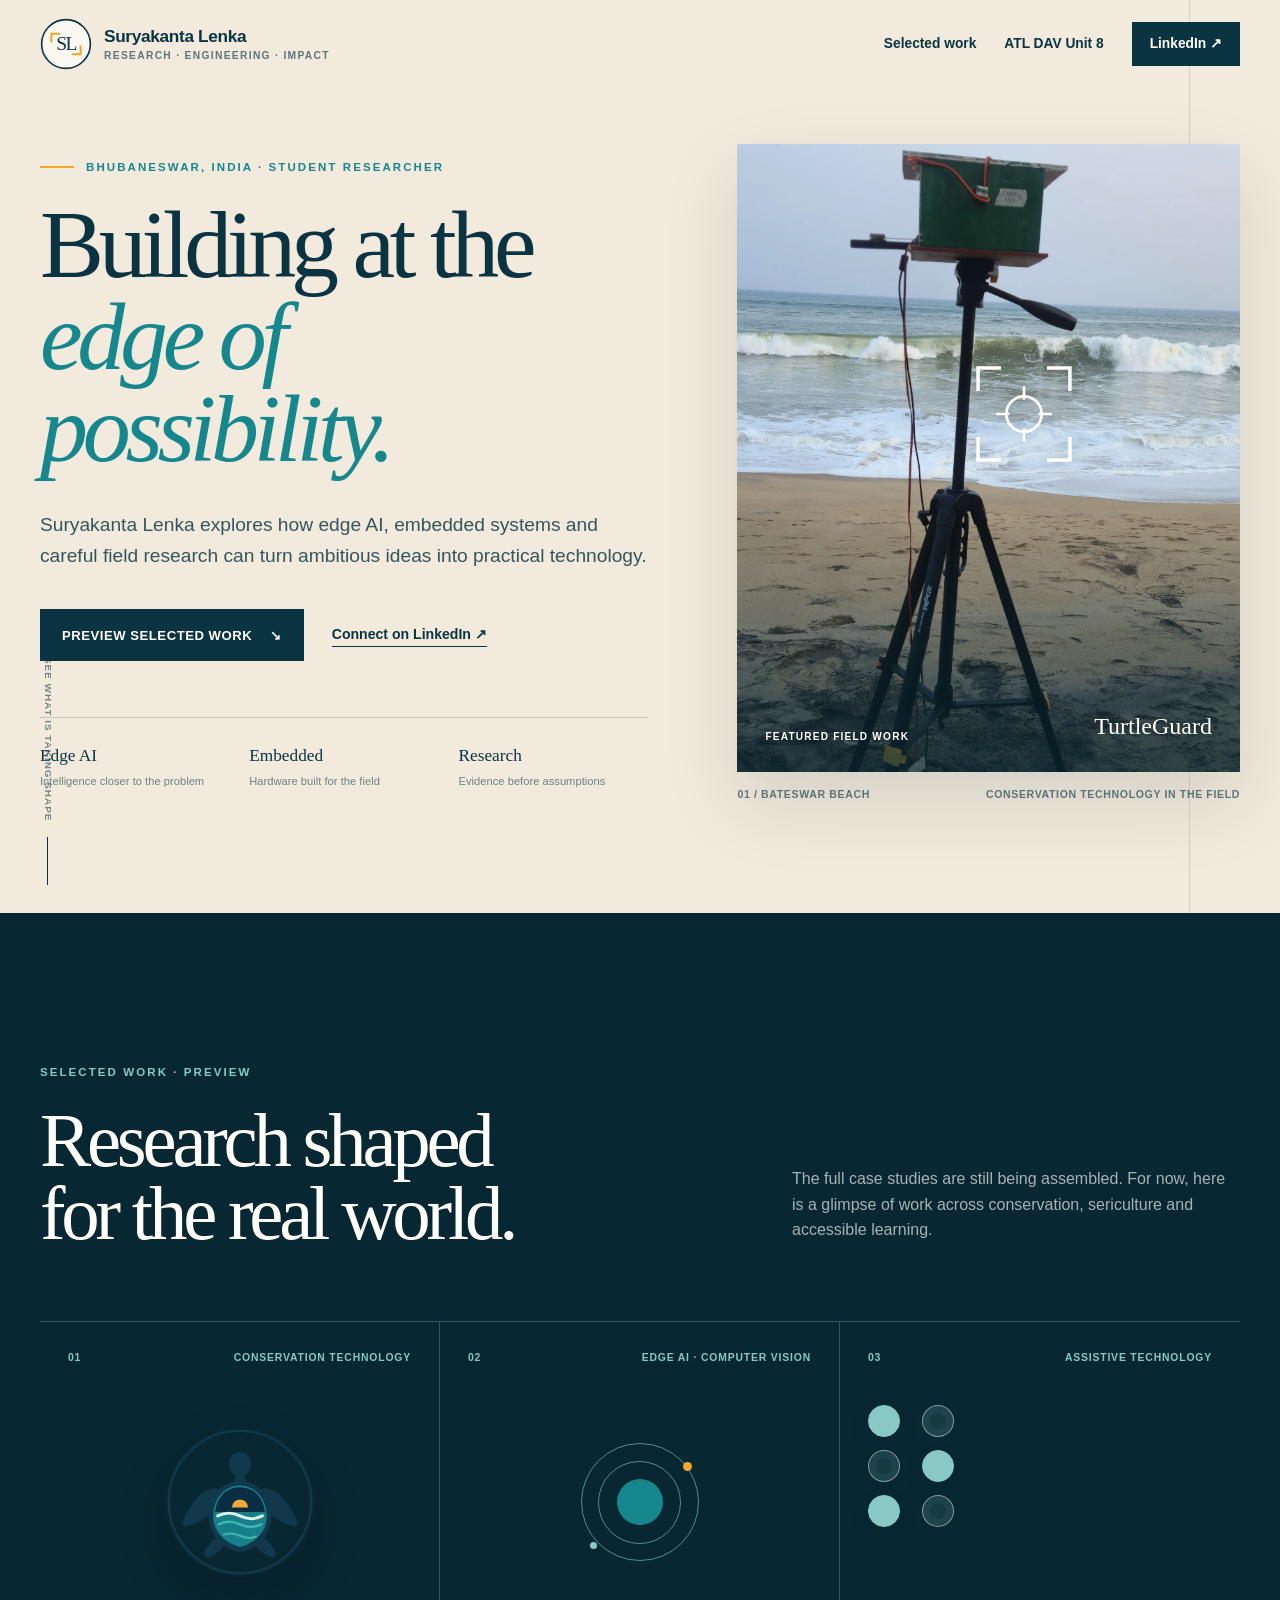
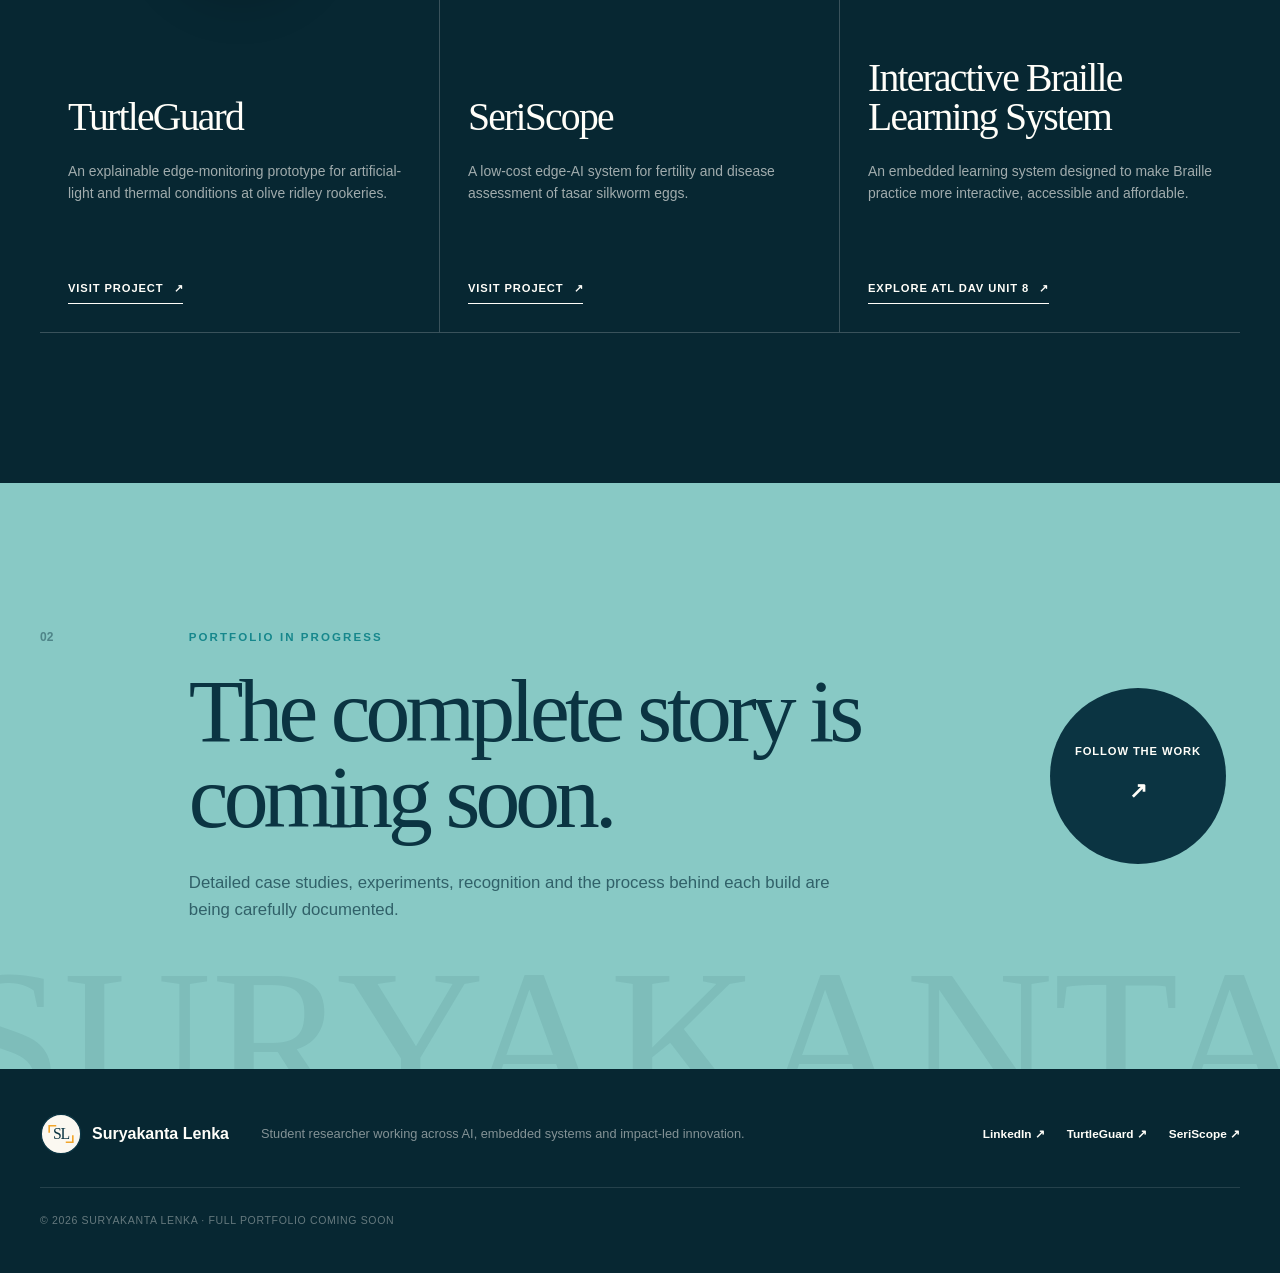
==== index.html @ 9964b789 "Create Suryakanta Lenka portfolio teaser" ====
<!doctype html>
<html lang="en">
  <head>
    <meta charset="utf-8" />
    <meta name="viewport" content="width=device-width, initial-scale=1" />
    <meta name="theme-color" content="#0b3442" />
    <meta name="color-scheme" content="light" />

    <title>Suryakanta Lenka | Portfolio Coming Soon</title>
    <meta
      name="description"
      content="The portfolio of student researcher and innovator Suryakanta Lenka is coming soon. Preview work spanning conservation technology, edge AI, embedded systems and accessibility."
    />
    <meta name="author" content="Suryakanta Lenka" />
    <meta name="robots" content="index, follow, max-image-preview:large" />

    <meta property="og:type" content="profile" />
    <meta property="og:title" content="Suryakanta Lenka | Portfolio Coming Soon" />
    <meta
      property="og:description"
      content="Student researcher building field-ready technology across conservation, edge AI and accessibility."
    />
    <meta property="og:image" content="assets/portfolio-preview.jpg" />
    <meta property="og:image:width" content="1200" />
    <meta property="og:image:height" content="630" />
    <meta property="og:image:alt" content="TurtleGuard field prototype facing the seaward horizon" />
    <meta name="twitter:card" content="summary_large_image" />

    <link rel="icon" href="assets/sl-mark.svg" type="image/svg+xml" />
    <link rel="manifest" href="site.webmanifest" />
    <link rel="stylesheet" href="styles.css" />

    <script type="application/ld+json">
      {
        "@context": "https://schema.org",
        "@type": "Person",
        "name": "Suryakanta Lenka",
        "jobTitle": "Student Researcher",
        "affiliation": {
          "@type": "EducationalOrganization",
          "name": "DAV Public School Unit VIII, Bhubaneswar"
        },
        "sameAs": [
          "https://in.linkedin.com/in/suyakantalenka",
          "https://turtleguard.in/",
          "https://seriscope.com/"
        ]
      }
    </script>
  </head>

  <body>
    <a class="skip-link" href="#main">Skip to content</a>

    <header class="site-header" data-header>
      <div class="shell header-inner">
        <a class="brand" href="#top" aria-label="Suryakanta Lenka home">
          <img src="assets/sl-mark.svg" alt="" width="52" height="52" />
          <span class="brand-copy">
            <strong>Suryakanta Lenka</strong>
            <small>Research · Engineering · Impact</small>
          </span>
        </a>

        <nav class="site-nav" aria-label="Primary navigation">
          <a href="#work">Selected work</a>
          <a href="https://atldavunit8.org/" target="_blank" rel="noopener">ATL DAV Unit 8</a>
          <a class="nav-contact" href="https://in.linkedin.com/in/suyakantalenka" target="_blank" rel="me noopener">
            LinkedIn <span aria-hidden="true">↗</span>
          </a>
        </nav>
      </div>
    </header>

    <main id="main">
      <section class="hero" id="top" aria-labelledby="hero-title">
        <div class="shell hero-grid">
          <div class="hero-copy reveal">
            <p class="eyebrow"><span></span> Bhubaneswar, India · Student researcher</p>
            <h1 id="hero-title">Building at the <em>edge of possibility.</em></h1>
            <p class="hero-lead">
              Suryakanta Lenka explores how edge AI, embedded systems and careful field research can turn ambitious ideas into practical technology.
            </p>

            <div class="hero-actions">
              <a class="button button-primary" href="#work">
                Preview selected work
                <span aria-hidden="true">↘</span>
              </a>
              <a class="text-link" href="https://in.linkedin.com/in/suyakantalenka" target="_blank" rel="me noopener">
                Connect on LinkedIn <span aria-hidden="true">↗</span>
              </a>
            </div>

            <div class="hero-proof" aria-label="Areas of work">
              <div><strong>Edge AI</strong><span>Intelligence closer to the problem</span></div>
              <div><strong>Embedded</strong><span>Hardware built for the field</span></div>
              <div><strong>Research</strong><span>Evidence before assumptions</span></div>
            </div>
          </div>

          <figure class="hero-visual reveal">
            <div class="hero-image-wrap">
              <img
                src="assets/prototype-seaward-horizon.webp"
                alt="A TurtleGuard field prototype on a tripod facing the sea at Bateswar Beach"
                width="1200"
                height="900"
                fetchpriority="high"
              />
              <div class="camera-focus-marker" aria-hidden="true">
                <svg viewBox="0 0 120 120" focusable="false">
                  <path class="focus-frame" d="M8 32V8h24M88 8h24v24M112 88v24H88M32 112H8V88" />
                  <circle class="focus-ring" cx="60" cy="60" r="20" />
                  <path class="focus-ticks" d="M60 30v12M60 78v12M30 60h12M78 60h12" />
                </svg>
              </div>
              <div class="image-label">
                <span>Featured field work</span>
                <strong>TurtleGuard</strong>
              </div>
            </div>
            <figcaption>
              <span>01 / Bateswar Beach</span>
              <span>Conservation technology in the field</span>
            </figcaption>
          </figure>
        </div>

        <a class="scroll-cue" href="#work" aria-label="Scroll to selected work">
          <span>See what is taking shape</span>
          <i aria-hidden="true"></i>
        </a>
      </section>

      <section class="work-section" id="work" aria-labelledby="work-title">
        <div class="shell">
          <div class="section-heading reveal">
            <div>
              <p class="kicker light">Selected work · Preview</p>
              <h2 id="work-title">Research shaped<br />for the real world.</h2>
            </div>
            <p>
              The full case studies are still being assembled. For now, here is a glimpse of work across conservation, sericulture and accessible learning.
            </p>
          </div>

          <div class="project-grid">
            <article class="project-card project-turtle reveal">
              <div class="project-topline">
                <span>01</span>
                <span class="project-status">Conservation technology</span>
              </div>
              <div class="project-graphic">
                <img src="assets/turtleguard-logo.svg" alt="" width="150" height="150" />
              </div>
              <div class="project-copy">
                <h3>TurtleGuard</h3>
                <p>An explainable edge-monitoring prototype for artificial-light and thermal conditions at olive ridley rookeries.</p>
                <a href="https://turtleguard.in/" target="_blank" rel="noopener">Visit project <span aria-hidden="true">↗</span></a>
              </div>
            </article>

            <article class="project-card project-seriscope reveal">
              <div class="project-topline">
                <span>02</span>
                <span class="project-status">Edge AI · Computer vision</span>
              </div>
              <div class="project-graphic seriscope-mark" aria-hidden="true">
                <span></span><span></span><span></span><span></span><span></span>
              </div>
              <div class="project-copy">
                <h3>SeriScope</h3>
                <p>A low-cost edge-AI system for fertility and disease assessment of tasar silkworm eggs.</p>
                <a href="https://seriscope.com/" target="_blank" rel="noopener">Visit project <span aria-hidden="true">↗</span></a>
              </div>
            </article>

            <article class="project-card project-braille reveal">
              <div class="project-topline">
                <span>03</span>
                <span class="project-status">Assistive technology</span>
              </div>
              <div class="project-graphic braille-mark" aria-hidden="true">
                <i></i><i></i><i></i><i></i><i></i><i></i>
              </div>
              <div class="project-copy">
                <h3>Interactive Braille<br />Learning System</h3>
                <p>An embedded learning system designed to make Braille practice more interactive, accessible and affordable.</p>
                <a href="https://atldavunit8.org/" target="_blank" rel="noopener">Explore ATL DAV Unit 8 <span aria-hidden="true">↗</span></a>
              </div>
            </article>
          </div>
        </div>
      </section>

      <section class="coming-soon" aria-labelledby="soon-title">
        <div class="shell soon-grid">
          <div class="soon-index reveal" aria-hidden="true">02</div>
          <div class="soon-copy reveal">
            <p class="kicker">Portfolio in progress</p>
            <h2 id="soon-title">The complete story is coming soon.</h2>
            <p>
              Detailed case studies, experiments, recognition and the process behind each build are being carefully documented.
            </p>
          </div>
          <a class="round-link reveal" href="https://in.linkedin.com/in/suyakantalenka" target="_blank" rel="me noopener">
            <span>Follow the work</span>
            <strong aria-hidden="true">↗</strong>
          </a>
        </div>
      </section>
    </main>

    <footer class="site-footer">
      <div class="shell footer-grid">
        <a class="footer-brand" href="#top">
          <img src="assets/sl-mark.svg" alt="" width="42" height="42" />
          <span>Suryakanta Lenka</span>
        </a>
        <p>Student researcher working across AI, embedded systems and impact-led innovation.</p>
        <div class="footer-links">
          <a href="https://in.linkedin.com/in/suyakantalenka" target="_blank" rel="me noopener">LinkedIn ↗</a>
          <a href="https://turtleguard.in/" target="_blank" rel="noopener">TurtleGuard ↗</a>
          <a href="https://seriscope.com/" target="_blank" rel="noopener">SeriScope ↗</a>
        </div>
        <small>© <span data-year></span> Suryakanta Lenka · Full portfolio coming soon</small>
      </div>
    </footer>

    <script src="script.js"></script>
  </body>
</html>
---- styles.css ----
:root {
  --ink: #0b3442;
  --ink-deep: #072732;
  --teal: #16878c;
  --teal-soft: #88c9c5;
  --foam: #e3f0ea;
  --sand: #f2eadc;
  --paper: #fbf8f1;
  --sun: #f2a62c;
  --white: #fffef9;
  --line: rgba(11, 52, 66, 0.2);
  --shadow: 0 30px 70px rgba(7, 39, 50, 0.13);
  --shell: min(1240px, calc(100vw - 80px));
  --serif: Georgia, "Times New Roman", serif;
  --sans: "Aptos", "Segoe UI", Helvetica, Arial, sans-serif;
}

*,
*::before,
*::after {
  box-sizing: border-box;
}

html {
  scroll-behavior: smooth;
  scroll-padding-top: 92px;
}

body {
  margin: 0;
  color: var(--ink);
  background: var(--paper);
  font-family: var(--sans);
  font-size: 16px;
  line-height: 1.6;
  -webkit-font-smoothing: antialiased;
}

img {
  display: block;
  max-width: 100%;
}

a {
  color: inherit;
  text-decoration: none;
}

:focus-visible {
  outline: 3px solid var(--sun);
  outline-offset: 4px;
}

::selection {
  color: var(--white);
  background: var(--teal);
}

.shell {
  width: var(--shell);
  margin-inline: auto;
}

.skip-link {
  position: fixed;
  z-index: 1000;
  top: 12px;
  left: 12px;
  padding: 12px 18px;
  color: var(--white);
  background: var(--ink);
  transform: translateY(-150%);
  transition: transform 180ms ease;
}

.skip-link:focus {
  transform: translateY(0);
}

.site-header {
  position: fixed;
  z-index: 100;
  inset: 0 0 auto;
  border-bottom: 1px solid transparent;
  transition: background-color 220ms ease, border-color 220ms ease, box-shadow 220ms ease;
}

.site-header.is-scrolled {
  background: rgba(251, 248, 241, 0.96);
  border-color: var(--line);
  box-shadow: 0 12px 32px rgba(7, 39, 50, 0.06);
  backdrop-filter: blur(14px);
}

.header-inner {
  min-height: 88px;
  display: flex;
  align-items: center;
  justify-content: space-between;
  gap: 28px;
}

.brand {
  display: inline-flex;
  align-items: center;
  gap: 12px;
  flex: 0 0 auto;
}

.brand img {
  width: 52px;
  height: 52px;
}

.brand-copy {
  display: grid;
  line-height: 1.05;
}

.brand-copy strong {
  font-size: 1.08rem;
  letter-spacing: -0.02em;
}

.brand-copy small {
  margin-top: 6px;
  color: rgba(11, 52, 66, 0.64);
  font-size: 0.64rem;
  font-weight: 700;
  letter-spacing: 0.13em;
  text-transform: uppercase;
}

.site-nav {
  display: flex;
  align-items: center;
  gap: 28px;
}

.site-nav a {
  position: relative;
  font-size: 0.86rem;
  font-weight: 700;
}

.site-nav a:not(.nav-contact)::after {
  content: "";
  position: absolute;
  right: 0;
  bottom: -8px;
  left: 0;
  height: 2px;
  background: var(--teal);
  transform: scaleX(0);
  transform-origin: right;
  transition: transform 180ms ease;
}

.site-nav a:hover::after {
  transform: scaleX(1);
  transform-origin: left;
}

.nav-contact {
  padding: 10px 17px;
  color: var(--white);
  background: var(--ink);
  border: 1px solid var(--ink);
  transition: color 180ms ease, background-color 180ms ease;
}

.nav-contact:hover {
  color: var(--ink);
  background: transparent;
}

.hero {
  position: relative;
  min-height: 100svh;
  display: grid;
  align-items: center;
  padding: 144px 0 110px;
  overflow: hidden;
  background: var(--sand);
}

.hero::before {
  content: "";
  position: absolute;
  top: 0;
  right: 7%;
  width: 1px;
  height: 100%;
  background: rgba(11, 52, 66, 0.13);
}

.hero-grid {
  position: relative;
  display: grid;
  grid-template-columns: minmax(0, 1.04fr) minmax(380px, 0.86fr);
  gap: clamp(52px, 7vw, 104px);
  align-items: center;
}

.eyebrow,
.kicker {
  margin: 0 0 22px;
  color: var(--teal);
  font-size: 0.72rem;
  font-weight: 800;
  letter-spacing: 0.18em;
  text-transform: uppercase;
}

.eyebrow {
  display: flex;
  align-items: center;
  gap: 12px;
}

.eyebrow > span {
  width: 34px;
  height: 2px;
  background: var(--sun);
}

.hero h1,
.section-heading h2,
.soon-copy h2 {
  margin: 0;
  font-family: var(--serif);
  font-weight: 400;
  letter-spacing: -0.055em;
  line-height: 0.96;
}

.hero h1 {
  max-width: 720px;
  font-size: clamp(4rem, 7.5vw, 7.7rem);
}

.hero h1 em {
  display: block;
  color: var(--teal);
  font-weight: 400;
}

.hero-lead {
  max-width: 650px;
  margin: 34px 0 0;
  color: rgba(11, 52, 66, 0.82);
  font-size: clamp(1.1rem, 1.5vw, 1.3rem);
  line-height: 1.62;
}

.hero-actions {
  display: flex;
  align-items: center;
  flex-wrap: wrap;
  gap: 28px;
  margin-top: 38px;
}

.button {
  display: inline-flex;
  align-items: center;
  justify-content: center;
  gap: 18px;
  min-height: 52px;
  padding: 13px 21px;
  font-size: 0.82rem;
  font-weight: 800;
  letter-spacing: 0.04em;
  text-transform: uppercase;
  border: 1px solid transparent;
  transition: transform 180ms ease, color 180ms ease, background-color 180ms ease, border-color 180ms ease;
}

.button:hover {
  transform: translateY(-2px);
}

.button-primary {
  color: var(--white);
  background: var(--ink);
}

.button-primary:hover {
  color: var(--ink);
  background: transparent;
  border-color: var(--ink);
}

.text-link {
  font-size: 0.88rem;
  font-weight: 800;
  border-bottom: 1px solid currentColor;
}

.hero-proof {
  display: grid;
  grid-template-columns: repeat(3, 1fr);
  gap: 20px;
  margin-top: 56px;
  padding-top: 24px;
  border-top: 1px solid var(--line);
}

.hero-proof div {
  display: grid;
}

.hero-proof strong {
  font-family: var(--serif);
  font-size: 1.08rem;
  font-weight: 400;
}

.hero-proof span {
  margin-top: 3px;
  color: rgba(11, 52, 66, 0.57);
  font-size: 0.7rem;
  line-height: 1.45;
}

.hero-visual {
  margin: 0;
}

.hero-image-wrap {
  position: relative;
  aspect-ratio: 4 / 5;
  overflow: hidden;
  background: var(--ink);
  box-shadow: var(--shadow);
}

.hero-image-wrap::after {
  content: "";
  position: absolute;
  inset: 0;
  background: linear-gradient(180deg, transparent 52%, rgba(7, 39, 50, 0.72));
  pointer-events: none;
}

.hero-image-wrap > img {
  width: 100%;
  height: 100%;
  object-fit: cover;
}

.camera-focus-marker {
  position: absolute;
  z-index: 2;
  top: 43%;
  left: 57%;
  width: 106px;
  height: 106px;
  transform: translate(-50%, -50%);
  filter: drop-shadow(0 2px 8px rgba(7, 39, 50, 0.28));
}

.camera-focus-marker svg {
  width: 100%;
  height: 100%;
  overflow: visible;
  fill: none;
  stroke: var(--white);
  stroke-linecap: square;
}

.focus-frame { stroke-width: 4; }
.focus-ring { stroke-width: 3; }
.focus-ticks { stroke-width: 3; }

.image-label {
  position: absolute;
  z-index: 3;
  right: 28px;
  bottom: 27px;
  left: 28px;
  display: flex;
  align-items: flex-end;
  justify-content: space-between;
  gap: 16px;
  color: var(--white);
}

.image-label span {
  font-size: 0.63rem;
  font-weight: 800;
  letter-spacing: 0.12em;
  text-transform: uppercase;
}

.image-label strong {
  font-family: var(--serif);
  font-size: 1.5rem;
  font-weight: 400;
}

.hero-visual figcaption {
  display: flex;
  justify-content: space-between;
  gap: 20px;
  margin-top: 14px;
  color: rgba(11, 52, 66, 0.62);
  font-size: 0.66rem;
  font-weight: 700;
  letter-spacing: 0.06em;
  text-transform: uppercase;
}

.scroll-cue {
  position: absolute;
  bottom: 28px;
  left: 40px;
  display: flex;
  align-items: center;
  gap: 16px;
  color: rgba(11, 52, 66, 0.55);
  font-size: 0.62rem;
  font-weight: 800;
  letter-spacing: 0.1em;
  text-transform: uppercase;
  writing-mode: vertical-rl;
}

.scroll-cue i {
  width: 1px;
  height: 48px;
  background: var(--ink);
}

.work-section {
  padding: 150px 0;
  color: var(--white);
  background: var(--ink-deep);
}

.section-heading {
  display: grid;
  grid-template-columns: 1.2fr 0.8fr;
  gap: 80px;
  align-items: end;
  margin-bottom: 70px;
}

.kicker.light {
  color: var(--teal-soft);
}

.section-heading h2 {
  font-size: clamp(3.4rem, 6vw, 6.2rem);
}

.section-heading > p {
  max-width: 520px;
  margin: 0 0 8px;
  color: rgba(255, 254, 249, 0.65);
}

.project-grid {
  display: grid;
  grid-template-columns: repeat(3, 1fr);
  border-top: 1px solid rgba(255, 255, 255, 0.2);
  border-bottom: 1px solid rgba(255, 255, 255, 0.2);
}

.project-card {
  min-height: 610px;
  display: flex;
  flex-direction: column;
  padding: 28px;
  border-right: 1px solid rgba(255, 255, 255, 0.2);
  transition: color 260ms ease, background-color 260ms ease;
}

.project-card:last-child {
  border-right: 0;
}

.project-card:hover {
  color: var(--ink);
  background: var(--foam);
}

.project-card:hover .project-topline,
.project-card:hover .project-copy p {
  color: rgba(11, 52, 66, 0.68);
}

.project-topline {
  display: flex;
  align-items: center;
  justify-content: space-between;
  gap: 14px;
  color: var(--teal-soft);
  font-size: 0.65rem;
  font-weight: 800;
  letter-spacing: 0.08em;
  text-transform: uppercase;
}

.project-status {
  text-align: right;
}

.project-graphic {
  height: 195px;
  display: grid;
  place-items: center;
  margin: 38px 0 24px;
}

.project-graphic img {
  width: 150px;
  height: 150px;
  border-radius: 50%;
  box-shadow: 0 22px 50px rgba(0, 0, 0, 0.18);
}

.seriscope-mark {
  position: relative;
}

.seriscope-mark span {
  position: absolute;
  width: 118px;
  height: 118px;
  border: 1px solid rgba(136, 201, 197, 0.62);
  border-radius: 50%;
}

.seriscope-mark span:nth-child(2) { width: 83px; height: 83px; }
.seriscope-mark span:nth-child(3) { width: 46px; height: 46px; background: var(--teal); border: 0; }
.seriscope-mark span:nth-child(4) { width: 9px; height: 9px; transform: translate(48px, -36px); background: var(--sun); border: 0; }
.seriscope-mark span:nth-child(5) { width: 7px; height: 7px; transform: translate(-46px, 43px); background: var(--teal-soft); border: 0; }

.braille-mark {
  grid-template-columns: repeat(2, 32px);
  grid-template-rows: repeat(3, 32px);
  gap: 13px 22px;
}

.braille-mark i {
  width: 32px;
  height: 32px;
  border: 1px solid rgba(255, 255, 255, 0.48);
  border-radius: 50%;
  background: rgba(136, 201, 197, 0.12);
  box-shadow: inset 0 0 0 7px rgba(136, 201, 197, 0.06);
}

.project-card:hover .braille-mark i {
  border-color: rgba(11, 52, 66, 0.38);
}

.braille-mark i:nth-child(1),
.braille-mark i:nth-child(4),
.braille-mark i:nth-child(5) {
  background: var(--teal-soft);
  border-color: var(--teal-soft);
  box-shadow: 0 8px 18px rgba(7, 39, 50, 0.2);
}

.project-copy {
  margin-top: auto;
}

.project-copy h3 {
  margin: 0;
  font-family: var(--serif);
  font-size: clamp(2.1rem, 3.1vw, 3.15rem);
  font-weight: 400;
  letter-spacing: -0.045em;
  line-height: 1;
}

.project-copy p {
  min-height: 86px;
  margin: 22px 0 28px;
  color: rgba(255, 254, 249, 0.62);
  font-size: 0.87rem;
}

.project-copy a {
  display: inline-flex;
  gap: 10px;
  padding-bottom: 5px;
  font-size: 0.7rem;
  font-weight: 800;
  letter-spacing: 0.08em;
  text-transform: uppercase;
  border-bottom: 1px solid currentColor;
}

.coming-soon {
  position: relative;
  padding: 145px 0;
  overflow: hidden;
  background: var(--teal-soft);
}

.coming-soon::after {
  content: "SURYAKANTA";
  position: absolute;
  right: -30px;
  bottom: -76px;
  color: rgba(11, 52, 66, 0.08);
  font-family: var(--serif);
  font-size: clamp(6rem, 16vw, 14rem);
  line-height: 1;
  white-space: nowrap;
  pointer-events: none;
}

.soon-grid {
  position: relative;
  z-index: 1;
  display: grid;
  grid-template-columns: 72px minmax(0, 1fr) 190px;
  gap: clamp(30px, 6vw, 90px);
  align-items: center;
}

.soon-index {
  align-self: start;
  color: rgba(11, 52, 66, 0.46);
  font-size: 0.75rem;
  font-weight: 800;
}

.soon-copy h2 {
  max-width: 850px;
  font-size: clamp(3.6rem, 7vw, 7.2rem);
}

.soon-copy > p:last-child {
  max-width: 670px;
  margin: 30px 0 0;
  color: rgba(11, 52, 66, 0.7);
  font-size: 1.05rem;
}

.round-link {
  width: 176px;
  height: 176px;
  display: flex;
  flex-direction: column;
  align-items: center;
  justify-content: center;
  gap: 12px;
  color: var(--white);
  background: var(--ink);
  border-radius: 50%;
  transition: transform 220ms ease, background-color 220ms ease;
}

.round-link:hover {
  background: var(--teal);
  transform: rotate(-4deg) scale(1.04);
}

.round-link span {
  font-size: 0.7rem;
  font-weight: 800;
  letter-spacing: 0.08em;
  text-transform: uppercase;
}

.round-link strong {
  font-size: 1.4rem;
}

.site-footer {
  padding: 44px 0;
  color: var(--white);
  background: var(--ink-deep);
}

.footer-grid {
  display: grid;
  grid-template-columns: auto 1fr auto;
  gap: 32px;
  align-items: center;
}

.footer-brand {
  display: inline-flex;
  align-items: center;
  gap: 10px;
  font-weight: 800;
}

.footer-brand img {
  width: 42px;
  height: 42px;
}

.footer-grid > p {
  margin: 0;
  color: rgba(255, 254, 249, 0.5);
  font-size: 0.8rem;
}

.footer-links {
  display: flex;
  gap: 22px;
  font-size: 0.74rem;
  font-weight: 700;
}

.footer-links a:hover {
  color: var(--teal-soft);
}

.footer-grid > small {
  grid-column: 1 / -1;
  padding-top: 24px;
  color: rgba(255, 254, 249, 0.38);
  border-top: 1px solid rgba(255, 255, 255, 0.12);
  font-size: 0.66rem;
  letter-spacing: 0.06em;
  text-transform: uppercase;
}

.js .reveal {
  opacity: 0;
  transform: translateY(24px);
  transition: opacity 700ms ease, transform 700ms ease;
}

.js .reveal.is-visible {
  opacity: 1;
  transform: none;
}

.project-grid .reveal:nth-child(2) { transition-delay: 90ms; }
.project-grid .reveal:nth-child(3) { transition-delay: 180ms; }

@media (max-width: 1080px) {
  :root { --shell: min(100% - 56px, 1040px); }

  .site-nav { gap: 18px; }

  .hero-grid {
    grid-template-columns: minmax(0, 1fr) minmax(330px, 0.72fr);
    gap: 45px;
  }

  .hero h1 { font-size: clamp(4rem, 7.8vw, 6.2rem); }
  .project-card { padding: 24px; }
}

@media (max-width: 860px) {
  :root { --shell: calc(100% - 40px); }

  .header-inner { min-height: 76px; }
  .brand img { width: 46px; height: 46px; }
  .site-nav a:not(.nav-contact) { display: none; }

  .hero { padding: 125px 0 90px; }

  .hero-grid { grid-template-columns: 1fr; }
  .hero-copy { max-width: 750px; }
  .hero h1 { font-size: clamp(4rem, 13vw, 7rem); }

  .hero-visual {
    width: min(600px, 90%);
    margin-left: auto;
  }

  .hero-image-wrap { aspect-ratio: 4 / 4.7; }
  .scroll-cue { display: none; }

  .section-heading {
    grid-template-columns: 1fr;
    gap: 34px;
  }

  .project-grid { grid-template-columns: 1fr; }

  .project-card {
    min-height: 500px;
    border-right: 0;
    border-bottom: 1px solid rgba(255, 255, 255, 0.2);
  }

  .project-card:last-child { border-bottom: 0; }

  .project-graphic { height: 155px; }

  .soon-grid { grid-template-columns: 46px 1fr; }
  .round-link { grid-column: 2; }

  .footer-grid { grid-template-columns: 1fr auto; }
  .footer-grid > p { grid-column: 1 / -1; grid-row: 2; }
}

@media (max-width: 640px) {
  :root { --shell: calc(100% - 32px); }

  html { scroll-padding-top: 76px; }
  .brand-copy small { display: none; }
  .nav-contact { padding: 8px 12px; font-size: 0.72rem !important; }

  .hero {
    min-height: auto;
    padding: 116px 0 76px;
  }

  .hero::before { right: 16px; }
  .hero h1 { font-size: clamp(3.55rem, 17vw, 5.4rem); }
  .hero-lead { font-size: 1rem; }

  .hero-actions {
    align-items: flex-start;
    flex-direction: column;
  }

  .hero-proof { grid-template-columns: 1fr; gap: 14px; }
  .hero-proof div { grid-template-columns: 105px 1fr; gap: 12px; }
  .hero-proof span { margin-top: 0; }

  .hero-visual { width: 100%; }

  .hero-visual figcaption {
    align-items: flex-start;
    flex-direction: column;
    gap: 4px;
  }

  .camera-focus-marker { width: 86px; height: 86px; }
  .image-label { right: 18px; bottom: 18px; left: 18px; }

  .work-section,
  .coming-soon { padding: 96px 0; }

  .section-heading { margin-bottom: 46px; }
  .section-heading h2,
  .soon-copy h2 { font-size: clamp(2.8rem, 14vw, 4.7rem); }

  .project-card {
    min-height: 520px;
    padding: 24px 18px;
  }

  .project-copy h3 { font-size: 2.65rem; }
  .project-copy p { min-height: 0; }

  .soon-grid {
    grid-template-columns: 1fr;
    gap: 24px;
  }

  .round-link {
    grid-column: 1;
    width: 145px;
    height: 145px;
    margin-top: 18px;
  }

  .footer-grid { grid-template-columns: 1fr; }
  .footer-links { flex-wrap: wrap; }
  .footer-grid > p { grid-column: 1; grid-row: auto; }
}

@media (prefers-reduced-motion: reduce) {
  html { scroll-behavior: auto; }

  *,
  *::before,
  *::after {
    animation-duration: 0.01ms !important;
    animation-iteration-count: 1 !important;
    transition-duration: 0.01ms !important;
    scroll-behavior: auto !important;
  }
}
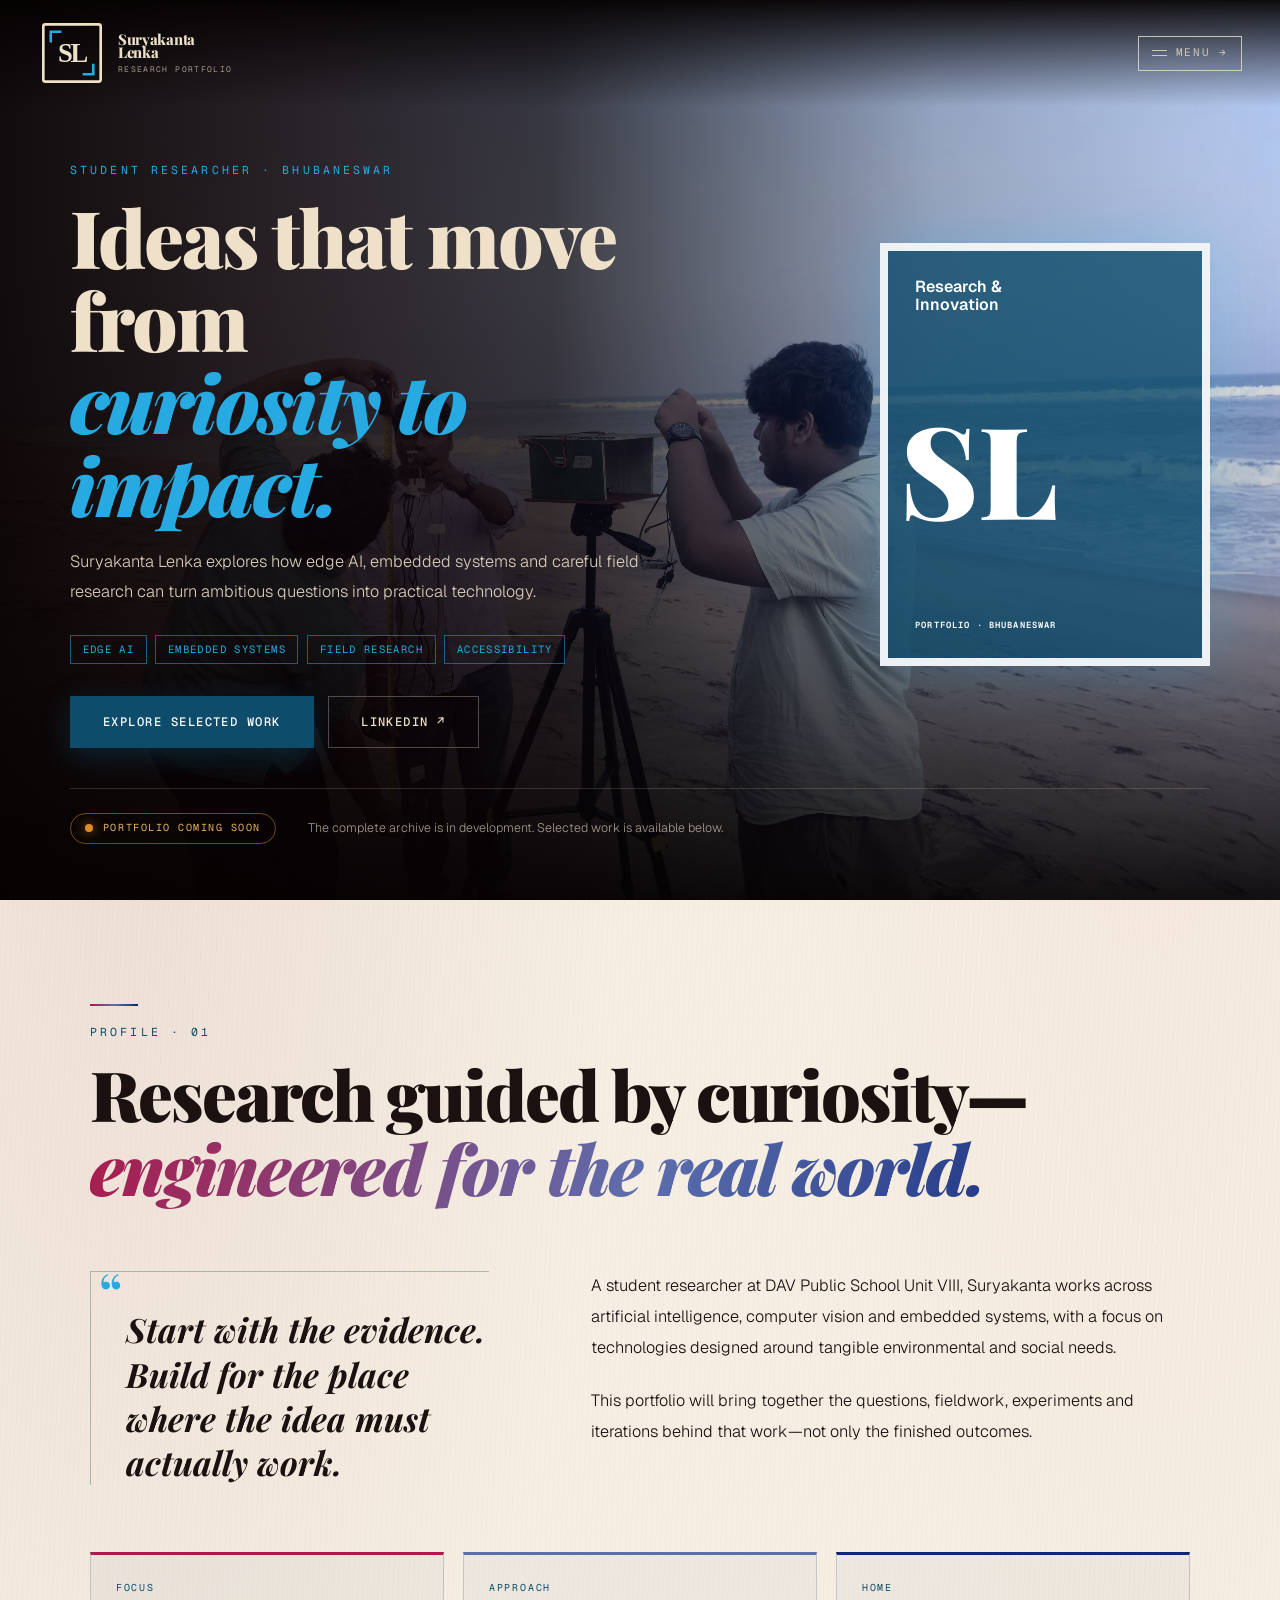
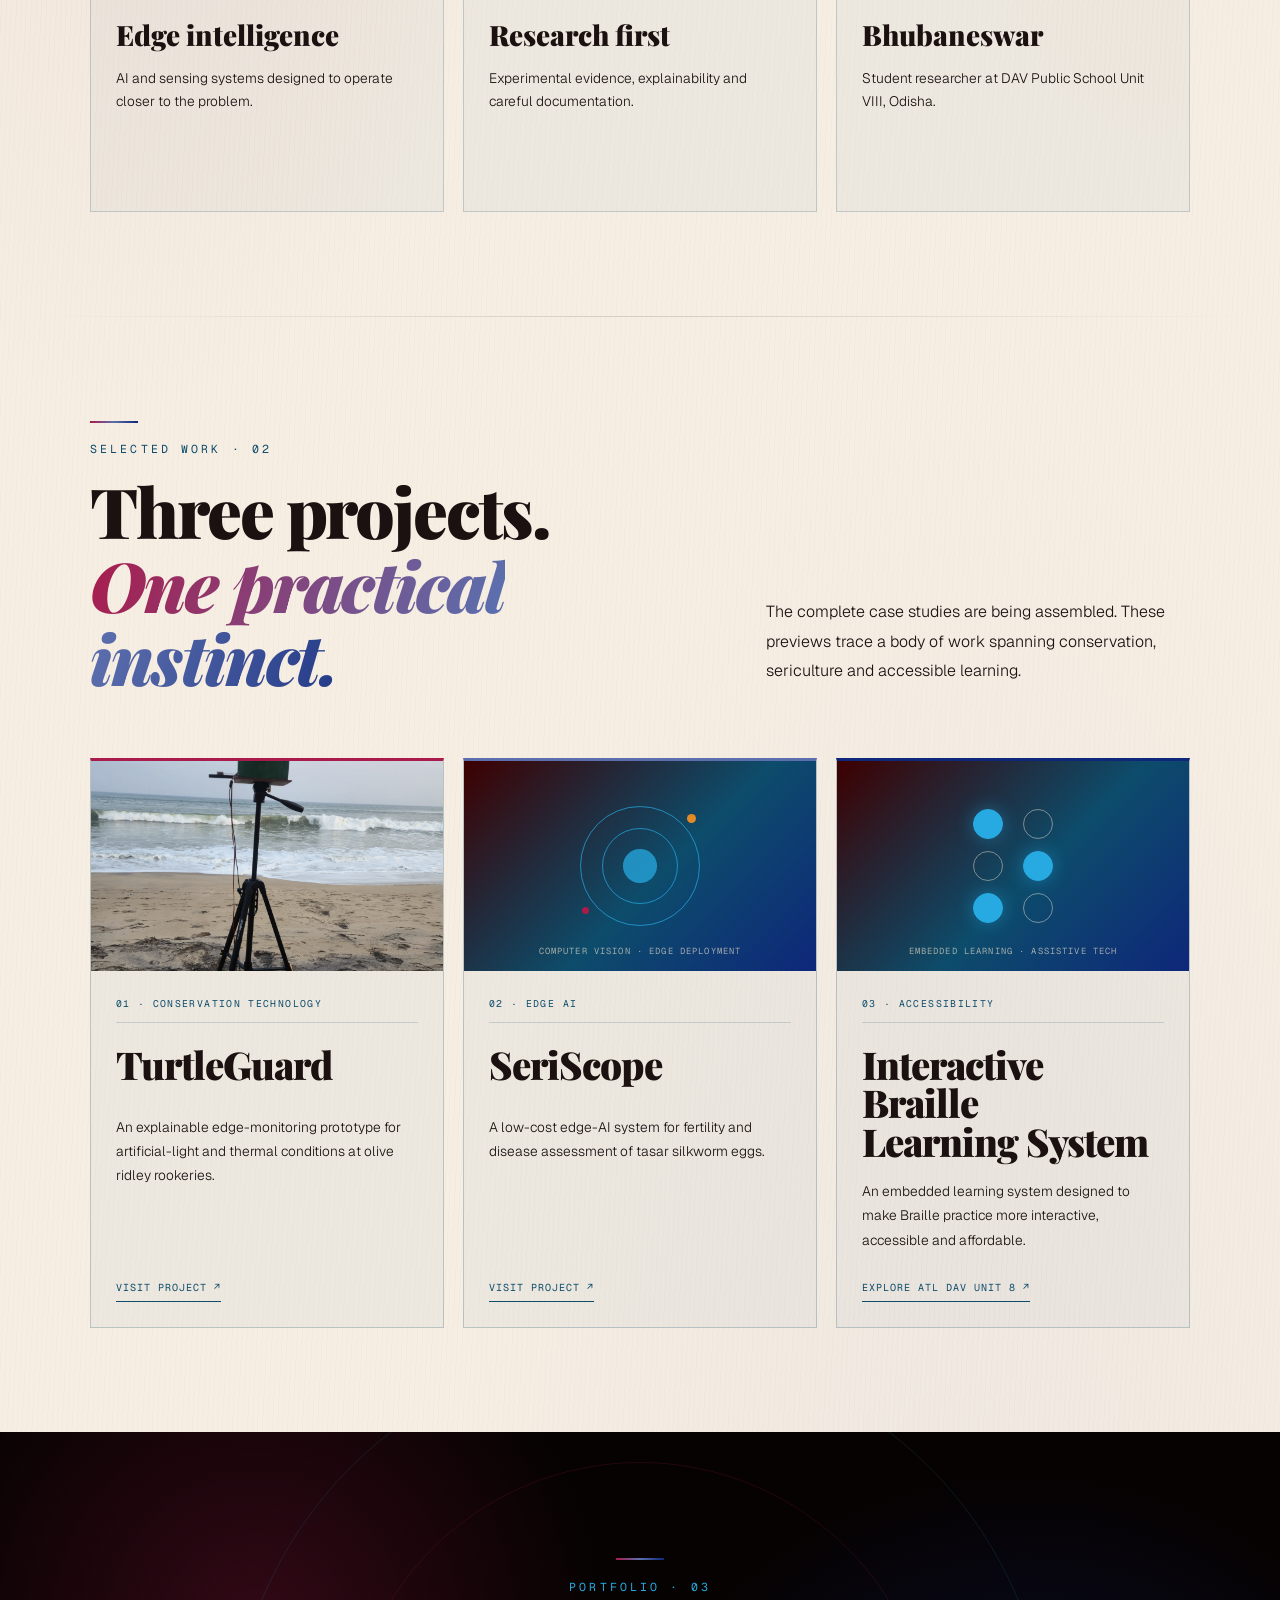
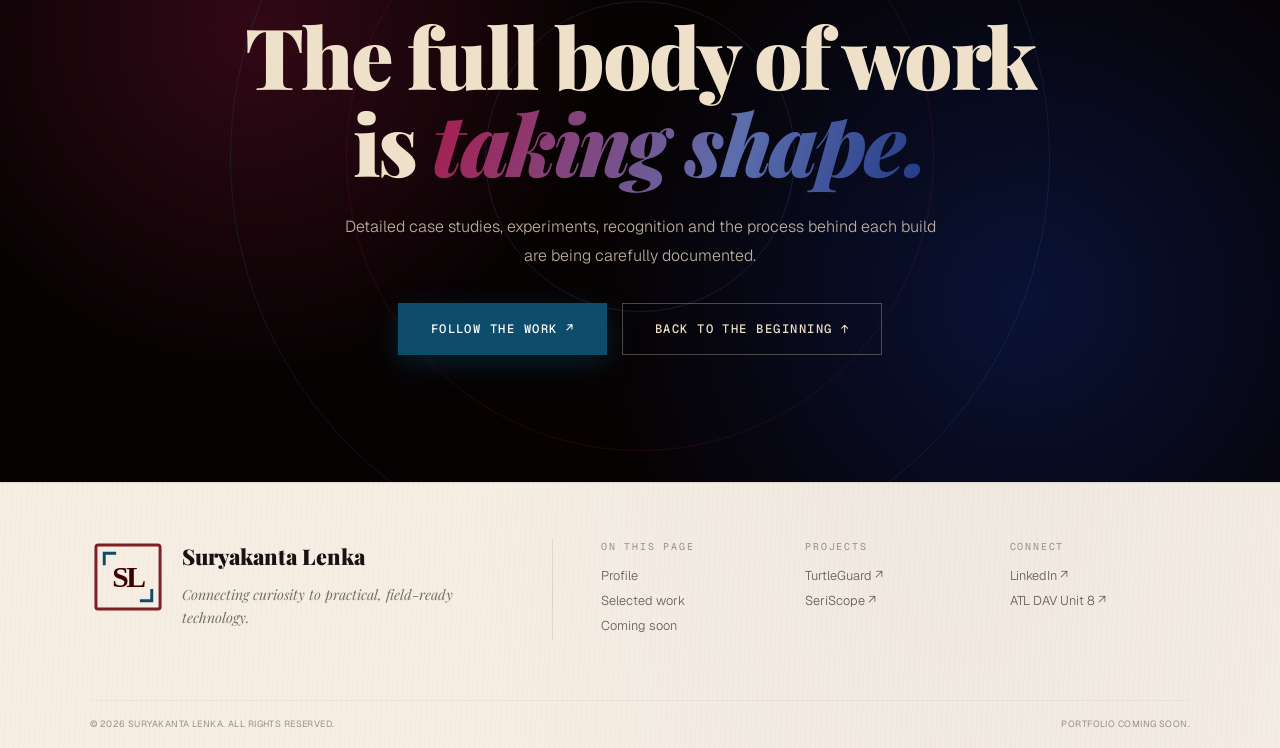
==== commit eed195ed: "Restyle portfolio with IRIS-inspired theme" ====
--- a/index.html
+++ b/index.html
@@ -1,233 +1,118 @@
 <!doctype html>
-<html lang="en">
+<html lang="en" data-theme="light">
   <head>
     <meta charset="utf-8" />
     <meta name="viewport" content="width=device-width, initial-scale=1" />
-    <meta name="theme-color" content="#0b3442" />
+    <meta name="theme-color" content="#060202" />
     <meta name="color-scheme" content="light" />
-
     <title>Suryakanta Lenka | Portfolio Coming Soon</title>
-    <meta
-      name="description"
-      content="The portfolio of student researcher and innovator Suryakanta Lenka is coming soon. Preview work spanning conservation technology, edge AI, embedded systems and accessibility."
-    />
+    <meta name="description" content="The portfolio of student researcher and innovator Suryakanta Lenka is coming soon. Preview work spanning conservation technology, edge AI, embedded systems and accessibility." />
     <meta name="author" content="Suryakanta Lenka" />
     <meta name="robots" content="index, follow, max-image-preview:large" />
-
     <meta property="og:type" content="profile" />
     <meta property="og:title" content="Suryakanta Lenka | Portfolio Coming Soon" />
-    <meta
-      property="og:description"
-      content="Student researcher building field-ready technology across conservation, edge AI and accessibility."
-    />
-    <meta property="og:image" content="assets/portfolio-preview.jpg" />
-    <meta property="og:image:width" content="1200" />
-    <meta property="og:image:height" content="630" />
-    <meta property="og:image:alt" content="TurtleGuard field prototype facing the seaward horizon" />
+    <meta property="og:description" content="Student researcher building field-ready technology across conservation, edge AI and accessibility." />
+    <meta property="og:image" content="assets/field-team-bateswar.webp" />
+    <meta property="og:image:alt" content="The TurtleGuard team preparing a field prototype at Bateswar Beach" />
     <meta name="twitter:card" content="summary_large_image" />
-
+    <link rel="preconnect" href="https://fonts.googleapis.com" />
+    <link rel="preconnect" href="https://fonts.gstatic.com" crossorigin />
+    <link href="https://fonts.googleapis.com/css2?family=Geist:wght@300;400;500;600;700&family=Geist+Mono:wght@400;500;600&family=Playfair+Display:ital,wght@0,700;0,800;0,900;1,700;1,800;1,900&display=swap" rel="stylesheet" />
     <link rel="icon" href="assets/sl-mark.svg" type="image/svg+xml" />
     <link rel="manifest" href="site.webmanifest" />
     <link rel="stylesheet" href="styles.css" />
-
     <script type="application/ld+json">
-      {
-        "@context": "https://schema.org",
-        "@type": "Person",
-        "name": "Suryakanta Lenka",
-        "jobTitle": "Student Researcher",
-        "affiliation": {
-          "@type": "EducationalOrganization",
-          "name": "DAV Public School Unit VIII, Bhubaneswar"
-        },
-        "sameAs": [
-          "https://in.linkedin.com/in/suyakantalenka",
-          "https://turtleguard.in/",
-          "https://seriscope.com/"
-        ]
-      }
+      {"@context":"https://schema.org","@type":"Person","name":"Suryakanta Lenka","jobTitle":"Student Researcher","affiliation":{"@type":"EducationalOrganization","name":"DAV Public School Unit VIII, Bhubaneswar"},"sameAs":["https://in.linkedin.com/in/suyakantalenka","https://turtleguard.in/","https://seriscope.com/"]}
     </script>
   </head>
-
   <body>
     <a class="skip-link" href="#main">Skip to content</a>
-
-    <header class="site-header" data-header>
-      <div class="shell header-inner">
-        <a class="brand" href="#top" aria-label="Suryakanta Lenka home">
-          <img src="assets/sl-mark.svg" alt="" width="52" height="52" />
-          <span class="brand-copy">
-            <strong>Suryakanta Lenka</strong>
-            <small>Research · Engineering · Impact</small>
-          </span>
-        </a>
-
-        <nav class="site-nav" aria-label="Primary navigation">
-          <a href="#work">Selected work</a>
-          <a href="https://atldavunit8.org/" target="_blank" rel="noopener">ATL DAV Unit 8</a>
-          <a class="nav-contact" href="https://in.linkedin.com/in/suyakantalenka" target="_blank" rel="me noopener">
-            LinkedIn <span aria-hidden="true">↗</span>
-          </a>
-        </nav>
-      </div>
+    <header class="site-nav over-hero" id="nav" data-header>
+      <a class="nav-brand" href="#top" aria-label="Suryakanta Lenka home">
+        <img class="brand-light" src="assets/sl-mark-light.svg" alt="" width="68" height="68" />
+        <img class="brand-dark" src="assets/sl-mark.svg" alt="" width="68" height="68" />
+        <span><strong>Suryakanta<br />Lenka</strong><small>Research portfolio</small></span>
+      </a>
+      <button class="menu-button" type="button" aria-expanded="false" aria-controls="menu-overlay" data-menu-toggle>
+        <span class="menu-lines" aria-hidden="true"><i></i><i></i></span><span data-menu-label>Menu</span><span aria-hidden="true">→</span>
+      </button>
     </header>
 
+    <div class="menu-overlay" id="menu-overlay" aria-hidden="true" data-menu>
+      <div class="menu-orbit" aria-hidden="true"></div>
+      <button class="menu-close" type="button" aria-label="Close menu" data-menu-close>×</button>
+      <nav aria-label="Expanded navigation">
+        <a href="#profile"><span>01</span>Profile</a>
+        <a href="#work"><span>02</span>Selected work</a>
+        <a href="#soon"><span>03</span>Coming soon</a>
+        <a href="https://in.linkedin.com/in/suyakantalenka" target="_blank" rel="me noopener"><span>↗</span>LinkedIn</a>
+      </nav>
+      <div class="menu-meta"><p>Student researcher · Bhubaneswar, India</p><p>Edge AI · Embedded systems · Field research</p></div>
+    </div>
+
     <main id="main">
-      <section class="hero" id="top" aria-labelledby="hero-title">
-        <div class="shell hero-grid">
+      <section class="portfolio-hero" id="top" aria-labelledby="hero-title" data-hero>
+        <div class="hero-background" aria-hidden="true"><img src="assets/field-team-bateswar.webp" alt="" width="1200" height="900" fetchpriority="high" /></div>
+        <div class="hero-spectrum" aria-hidden="true"></div><div class="hero-shadow" aria-hidden="true"></div>
+        <div class="hero-inner">
           <div class="hero-copy reveal">
-            <p class="eyebrow"><span></span> Bhubaneswar, India · Student researcher</p>
-            <h1 id="hero-title">Building at the <em>edge of possibility.</em></h1>
-            <p class="hero-lead">
-              Suryakanta Lenka explores how edge AI, embedded systems and careful field research can turn ambitious ideas into practical technology.
-            </p>
-
-            <div class="hero-actions">
-              <a class="button button-primary" href="#work">
-                Preview selected work
-                <span aria-hidden="true">↘</span>
-              </a>
-              <a class="text-link" href="https://in.linkedin.com/in/suyakantalenka" target="_blank" rel="me noopener">
-                Connect on LinkedIn <span aria-hidden="true">↗</span>
-              </a>
-            </div>
-
-            <div class="hero-proof" aria-label="Areas of work">
-              <div><strong>Edge AI</strong><span>Intelligence closer to the problem</span></div>
-              <div><strong>Embedded</strong><span>Hardware built for the field</span></div>
-              <div><strong>Research</strong><span>Evidence before assumptions</span></div>
-            </div>
+            <p class="hero-label">Student researcher · Bhubaneswar</p>
+            <h1 id="hero-title">Ideas that move from <em>curiosity to impact.</em></h1>
+            <p class="hero-description">Suryakanta Lenka explores how edge AI, embedded systems and careful field research can turn ambitious questions into practical technology.</p>
+            <div class="hero-tags" aria-label="Areas of work"><span>Edge AI</span><span>Embedded systems</span><span>Field research</span><span>Accessibility</span></div>
+            <div class="hero-actions"><a class="button button-primary" href="#work">Explore selected work</a><a class="button button-secondary" href="https://in.linkedin.com/in/suyakantalenka" target="_blank" rel="me noopener">LinkedIn ↗</a></div>
           </div>
-
-          <figure class="hero-visual reveal">
-            <div class="hero-image-wrap">
-              <img
-                src="assets/prototype-seaward-horizon.webp"
-                alt="A TurtleGuard field prototype on a tripod facing the sea at Bateswar Beach"
-                width="1200"
-                height="900"
-                fetchpriority="high"
-              />
-              <div class="camera-focus-marker" aria-hidden="true">
-                <svg viewBox="0 0 120 120" focusable="false">
-                  <path class="focus-frame" d="M8 32V8h24M88 8h24v24M112 88v24H88M32 112H8V88" />
-                  <circle class="focus-ring" cx="60" cy="60" r="20" />
-                  <path class="focus-ticks" d="M60 30v12M60 78v12M30 60h12M78 60h12" />
-                </svg>
-              </div>
-              <div class="image-label">
-                <span>Featured field work</span>
-                <strong>TurtleGuard</strong>
-              </div>
-            </div>
-            <figcaption>
-              <span>01 / Bateswar Beach</span>
-              <span>Conservation technology in the field</span>
-            </figcaption>
-          </figure>
-        </div>
-
-        <a class="scroll-cue" href="#work" aria-label="Scroll to selected work">
-          <span>See what is taking shape</span>
-          <i aria-hidden="true"></i>
-        </a>
-      </section>
-
-      <section class="work-section" id="work" aria-labelledby="work-title">
-        <div class="shell">
-          <div class="section-heading reveal">
-            <div>
-              <p class="kicker light">Selected work · Preview</p>
-              <h2 id="work-title">Research shaped<br />for the real world.</h2>
-            </div>
-            <p>
-              The full case studies are still being assembled. For now, here is a glimpse of work across conservation, sericulture and accessible learning.
-            </p>
-          </div>
-
-          <div class="project-grid">
-            <article class="project-card project-turtle reveal">
-              <div class="project-topline">
-                <span>01</span>
-                <span class="project-status">Conservation technology</span>
-              </div>
-              <div class="project-graphic">
-                <img src="assets/turtleguard-logo.svg" alt="" width="150" height="150" />
-              </div>
-              <div class="project-copy">
-                <h3>TurtleGuard</h3>
-                <p>An explainable edge-monitoring prototype for artificial-light and thermal conditions at olive ridley rookeries.</p>
-                <a href="https://turtleguard.in/" target="_blank" rel="noopener">Visit project <span aria-hidden="true">↗</span></a>
-              </div>
-            </article>
-
-            <article class="project-card project-seriscope reveal">
-              <div class="project-topline">
-                <span>02</span>
-                <span class="project-status">Edge AI · Computer vision</span>
-              </div>
-              <div class="project-graphic seriscope-mark" aria-hidden="true">
-                <span></span><span></span><span></span><span></span><span></span>
-              </div>
-              <div class="project-copy">
-                <h3>SeriScope</h3>
-                <p>A low-cost edge-AI system for fertility and disease assessment of tasar silkworm eggs.</p>
-                <a href="https://seriscope.com/" target="_blank" rel="noopener">Visit project <span aria-hidden="true">↗</span></a>
-              </div>
-            </article>
-
-            <article class="project-card project-braille reveal">
-              <div class="project-topline">
-                <span>03</span>
-                <span class="project-status">Assistive technology</span>
-              </div>
-              <div class="project-graphic braille-mark" aria-hidden="true">
-                <i></i><i></i><i></i><i></i><i></i><i></i>
-              </div>
-              <div class="project-copy">
-                <h3>Interactive Braille<br />Learning System</h3>
-                <p>An embedded learning system designed to make Braille practice more interactive, accessible and affordable.</p>
-                <a href="https://atldavunit8.org/" target="_blank" rel="noopener">Explore ATL DAV Unit 8 <span aria-hidden="true">↗</span></a>
-              </div>
-            </article>
-          </div>
+          <div class="hero-emblem reveal" aria-label="Suryakanta Lenka portfolio mark"><div class="emblem-frame"><span>Research &amp;<br />Innovation</span><strong>SL</strong><small>Portfolio · Bhubaneswar</small></div></div>
+          <div class="hero-bar reveal"><span><i></i> Portfolio coming soon</span><p>The complete archive is in development. Selected work is available below.</p></div>
         </div>
       </section>
 
-      <section class="coming-soon" aria-labelledby="soon-title">
-        <div class="shell soon-grid">
-          <div class="soon-index reveal" aria-hidden="true">02</div>
-          <div class="soon-copy reveal">
-            <p class="kicker">Portfolio in progress</p>
-            <h2 id="soon-title">The complete story is coming soon.</h2>
-            <p>
-              Detailed case studies, experiments, recognition and the process behind each build are being carefully documented.
-            </p>
-          </div>
-          <a class="round-link reveal" href="https://in.linkedin.com/in/suyakantalenka" target="_blank" rel="me noopener">
-            <span>Follow the work</span>
-            <strong aria-hidden="true">↗</strong>
-          </a>
+      <section class="section profile-section" id="profile" aria-labelledby="profile-title">
+        <p class="section-label reveal">Profile · 01</p>
+        <h2 id="profile-title" class="section-title reveal">Research guided by curiosity—<em>engineered for the real world.</em></h2>
+        <div class="profile-grid">
+          <blockquote class="profile-quote reveal"><span aria-hidden="true">“</span><p>Start with the evidence. Build for the place where the idea must actually work.</p></blockquote>
+          <div class="profile-copy reveal"><p>A student researcher at DAV Public School Unit VIII, Suryakanta works across artificial intelligence, computer vision and embedded systems, with a focus on technologies designed around tangible environmental and social needs.</p><p>This portfolio will bring together the questions, fieldwork, experiments and iterations behind that work—not only the finished outcomes.</p></div>
         </div>
+        <div class="profile-facts reveal" aria-label="Profile details">
+          <article><span>Focus</span><strong>Edge intelligence</strong><p>AI and sensing systems designed to operate closer to the problem.</p></article>
+          <article><span>Approach</span><strong>Research first</strong><p>Experimental evidence, explainability and careful documentation.</p></article>
+          <article><span>Home</span><strong>Bhubaneswar</strong><p>Student researcher at DAV Public School Unit VIII, Odisha.</p></article>
+        </div>
+      </section>
+
+      <div class="section-divider" aria-hidden="true"></div>
+      <section class="section work-section" id="work" aria-labelledby="work-title">
+        <p class="section-label reveal">Selected work · 02</p>
+        <div class="work-heading reveal"><h2 id="work-title" class="section-title">Three projects.<br /><em>One practical instinct.</em></h2><p>The complete case studies are being assembled. These previews trace a body of work spanning conservation, sericulture and accessible learning.</p></div>
+        <div class="project-grid">
+          <article class="project-card reveal">
+            <div class="project-image"><img src="assets/prototype-seaward-horizon.webp" alt="TurtleGuard prototype facing the sea at Bateswar Beach" width="1200" height="900" loading="lazy" /></div>
+            <div class="project-body"><p class="project-label">01 · Conservation technology</p><h3>TurtleGuard</h3><p>An explainable edge-monitoring prototype for artificial-light and thermal conditions at olive ridley rookeries.</p><a href="https://turtleguard.in/" target="_blank" rel="noopener">Visit project ↗</a></div>
+          </article>
+          <article class="project-card reveal">
+            <div class="project-visual" aria-hidden="true"><div class="scope-rings"><i></i><i></i><i></i><i></i><i></i></div><span>Computer vision · Edge deployment</span></div>
+            <div class="project-body"><p class="project-label">02 · Edge AI</p><h3>SeriScope</h3><p>A low-cost edge-AI system for fertility and disease assessment of tasar silkworm eggs.</p><a href="https://seriscope.com/" target="_blank" rel="noopener">Visit project ↗</a></div>
+          </article>
+          <article class="project-card reveal">
+            <div class="project-visual" aria-hidden="true"><div class="braille-cell"><i></i><i></i><i></i><i></i><i></i><i></i></div><span>Embedded learning · Assistive tech</span></div>
+            <div class="project-body"><p class="project-label">03 · Accessibility</p><h3>Interactive Braille<br />Learning System</h3><p>An embedded learning system designed to make Braille practice more interactive, accessible and affordable.</p><a href="https://atldavunit8.org/" target="_blank" rel="noopener">Explore ATL DAV Unit 8 ↗</a></div>
+          </article>
+        </div>
+      </section>
+
+      <section class="soon-section" id="soon" aria-labelledby="soon-title">
+        <div class="soon-orbit" aria-hidden="true"></div>
+        <div class="soon-inner reveal"><p class="section-label section-label-dark">Portfolio · 03</p><h2 id="soon-title">The full body of work is <em>taking shape.</em></h2><p>Detailed case studies, experiments, recognition and the process behind each build are being carefully documented.</p><div class="soon-actions"><a class="button button-primary" href="https://in.linkedin.com/in/suyakantalenka" target="_blank" rel="me noopener">Follow the work ↗</a><a class="button button-secondary" href="#top">Back to the beginning ↑</a></div></div>
       </section>
     </main>
 
-    <footer class="site-footer">
-      <div class="shell footer-grid">
-        <a class="footer-brand" href="#top">
-          <img src="assets/sl-mark.svg" alt="" width="42" height="42" />
-          <span>Suryakanta Lenka</span>
-        </a>
-        <p>Student researcher working across AI, embedded systems and impact-led innovation.</p>
-        <div class="footer-links">
-          <a href="https://in.linkedin.com/in/suyakantalenka" target="_blank" rel="me noopener">LinkedIn ↗</a>
-          <a href="https://turtleguard.in/" target="_blank" rel="noopener">TurtleGuard ↗</a>
-          <a href="https://seriscope.com/" target="_blank" rel="noopener">SeriScope ↗</a>
-        </div>
-        <small>© <span data-year></span> Suryakanta Lenka · Full portfolio coming soon</small>
-      </div>
-    </footer>
-
+    <footer class="site-footer"><div class="footer-inner">
+      <div class="footer-brand"><img src="assets/sl-mark.svg" alt="" width="76" height="76" /><div><strong>Suryakanta Lenka</strong><p>Connecting curiosity to practical, field-ready technology.</p></div></div>
+      <nav class="footer-links" aria-label="Footer navigation"><div><span>On this page</span><a href="#profile">Profile</a><a href="#work">Selected work</a><a href="#soon">Coming soon</a></div><div><span>Projects</span><a href="https://turtleguard.in/" target="_blank" rel="noopener">TurtleGuard ↗</a><a href="https://seriscope.com/" target="_blank" rel="noopener">SeriScope ↗</a></div><div><span>Connect</span><a href="https://in.linkedin.com/in/suyakantalenka" target="_blank" rel="me noopener">LinkedIn ↗</a><a href="https://atldavunit8.org/" target="_blank" rel="noopener">ATL DAV Unit 8 ↗</a></div></nav>
+      <div class="footer-bottom"><small>© <span data-year></span> Suryakanta Lenka. All rights reserved.</small><small>Portfolio coming soon.</small></div>
+    </div></footer>
+    <a class="back-to-top" href="#top" aria-label="Back to top" data-back-top>↑</a>
     <script src="script.js"></script>
   </body>
 </html>
--- a/styles.css
+++ b/styles.css
@@ -1,880 +1,74 @@
 :root {
-  --ink: #0b3442;
-  --ink-deep: #072732;
-  --teal: #16878c;
-  --teal-soft: #88c9c5;
-  --foam: #e3f0ea;
-  --sand: #f2eadc;
-  --paper: #fbf8f1;
-  --sun: #f2a62c;
-  --white: #fffef9;
-  --line: rgba(11, 52, 66, 0.2);
-  --shadow: 0 30px 70px rgba(7, 39, 50, 0.13);
-  --shell: min(1240px, calc(100vw - 80px));
-  --serif: Georgia, "Times New Roman", serif;
-  --sans: "Aptos", "Segoe UI", Helvetica, Arial, sans-serif;
+  --paper:#f6eee3;--paper-bright:#fffaf2;--ink:#1a1110;--night:#060202;--cream:#eee0c9;
+  --maroon:#3d0000;--crimson:#7e1e25;--orange:#cc4400;--iris-blue:#26aae1;
+  --iris-navy:#0d4c6b;--iris-magenta:#aa1b4c;--iris-slate:#5c6ead;--iris-deep:#0e277a;
+  --iris-gradient:linear-gradient(90deg,#aa1b4c,#5c6ead,#0e277a);
+  --serif:"Playfair Display",Georgia,serif;--sans:"Geist","Segoe UI",sans-serif;--mono:"Geist Mono",Consolas,monospace;
+  --section-width:min(1100px,calc(100vw - 4.8rem));
 }
+*,*::before,*::after{box-sizing:border-box}
+html{scroll-behavior:smooth;scroll-padding-top:112px}
+body{margin:0;color:var(--ink);background-color:var(--paper);background-image:radial-gradient(ellipse 55% 45% at 10% 20%,rgba(126,30,37,.075),transparent 70%),radial-gradient(ellipse 45% 55% at 90% 10%,rgba(204,68,0,.045),transparent 65%),radial-gradient(ellipse 60% 50% at 75% 85%,rgba(92,110,173,.05),transparent 70%),repeating-linear-gradient(93deg,rgba(61,0,0,.016) 0 1px,transparent 1px 5px);font-family:var(--sans);font-size:16px;line-height:1.65;-webkit-font-smoothing:antialiased}
+body.menu-open{overflow:hidden}img{display:block;max-width:100%}a{color:inherit;text-decoration:none}button{font:inherit}
+:focus-visible{outline:2px solid var(--iris-blue);outline-offset:5px}::selection{color:#fff;background:var(--iris-navy)}
+.skip-link{position:fixed;z-index:1000;top:12px;left:12px;padding:.7rem 1rem;color:#fff;background:var(--iris-navy);font-family:var(--mono);font-size:.7rem;letter-spacing:.12em;text-transform:uppercase;transform:translateY(-160%);transition:transform .2s ease}.skip-link:focus{transform:none}
 
-*,
-*::before,
-*::after {
-  box-sizing: border-box;
+.site-nav{position:fixed;z-index:300;top:0;right:0;left:0;display:flex;align-items:center;justify-content:space-between;padding:1.2rem 2.4rem;transition:color .4s ease,background .4s ease,box-shadow .4s ease}
+.site-nav.over-hero{color:var(--cream);background:linear-gradient(to bottom,rgba(6,2,2,.95),transparent)}
+.site-nav.is-scrolled:not(.over-hero){color:var(--ink);background:rgba(246,238,227,.93);box-shadow:0 8px 26px rgba(61,0,0,.08);backdrop-filter:blur(14px)}
+.nav-brand{display:flex;align-items:center;gap:.72rem}.nav-brand img{width:68px;height:68px}.brand-dark{display:none}.site-nav:not(.over-hero) .brand-light{display:none}.site-nav:not(.over-hero) .brand-dark{display:block}
+.nav-brand>span{display:grid;line-height:.9}.nav-brand strong{font-family:var(--serif);font-size:.92rem;font-weight:800;letter-spacing:-.02em}.nav-brand small{margin-top:.45rem;font-family:var(--mono);font-size:.5rem;letter-spacing:.17em;text-transform:uppercase;opacity:.66}
+.menu-button{display:flex;align-items:center;gap:.55rem;padding:.48rem .78rem;color:inherit;background:transparent;border:1px solid currentColor;font-family:var(--mono);font-size:.68rem;letter-spacing:.16em;text-transform:uppercase;opacity:.8;cursor:pointer;transition:border-color .25s ease,color .25s ease,opacity .25s ease}.menu-button:hover{color:var(--iris-blue);opacity:1}.menu-lines{width:15px;display:grid;gap:4px}.menu-lines i{width:100%;height:1px;display:block;background:currentColor}
+
+.menu-overlay{position:fixed;z-index:500;inset:0;display:grid;place-items:center;padding:4rem 2rem 2rem;overflow:hidden;color:var(--cream);background:radial-gradient(circle at 30% 28%,rgba(170,27,76,.26),transparent 30%),radial-gradient(circle at 72% 72%,rgba(14,39,122,.35),transparent 34%),var(--night);opacity:0;visibility:hidden;transform:scale(1.015);transition:opacity .3s ease,visibility .3s ease,transform .3s ease}
+.menu-overlay.is-open{opacity:1;visibility:visible;transform:none}
+.menu-orbit,.soon-orbit{position:absolute;width:min(64vw,850px);aspect-ratio:1;border:1px solid rgba(38,170,225,.13);border-radius:50%}
+.menu-orbit::before,.menu-orbit::after,.soon-orbit::before,.soon-orbit::after{content:"";position:absolute;inset:14%;border:1px solid rgba(170,27,76,.18);border-radius:50%}.menu-orbit::after,.soon-orbit::after{inset:31%;border-color:rgba(92,110,173,.2)}
+.menu-close{position:absolute;top:1.6rem;right:2.4rem;width:46px;height:46px;color:var(--cream);background:transparent;border:1px solid rgba(238,224,201,.3);font-size:1.55rem;cursor:pointer}
+.menu-overlay nav{position:relative;z-index:1;display:grid;min-width:min(620px,90vw)}
+.menu-overlay nav a{display:grid;grid-template-columns:52px 1fr;align-items:center;padding:.62rem 0;border-bottom:1px solid rgba(238,224,201,.12);font-family:var(--serif);font-size:clamp(2.2rem,5vw,4.5rem);font-weight:800;line-height:1.1;transition:color .2s ease,padding-left .2s ease}.menu-overlay nav a:hover{padding-left:.5rem;color:var(--iris-blue)}.menu-overlay nav span{font-family:var(--mono);font-size:.65rem;letter-spacing:.12em;color:var(--iris-blue)}
+.menu-meta{position:absolute;right:2.4rem;bottom:2rem;left:2.4rem;display:flex;justify-content:space-between;gap:2rem;padding-top:1rem;border-top:1px solid rgba(238,224,201,.12);font-family:var(--mono);font-size:.62rem;letter-spacing:.1em;text-transform:uppercase;opacity:.6}.menu-meta p{margin:0}
+
+.portfolio-hero{position:relative;min-height:100svh;display:flex;align-items:center;overflow:hidden;color:var(--cream);background:var(--night)}
+.hero-background,.hero-spectrum,.hero-shadow{position:absolute;inset:0}.hero-background img{width:100%;height:100%;object-fit:cover;object-position:center}.hero-spectrum{z-index:1;background:var(--iris-gradient);opacity:.43;mix-blend-mode:color}.hero-shadow{z-index:2;background:linear-gradient(to right,rgba(6,2,2,.95) 0%,rgba(6,2,2,.74) 43%,rgba(6,2,2,.22) 73%,transparent 100%),linear-gradient(to top,rgba(6,2,2,.9) 0%,rgba(6,2,2,.16) 35%,transparent 68%)}
+.hero-inner{position:relative;z-index:3;width:min(1140px,calc(100vw - 4.8rem));display:grid;grid-template-columns:1.12fr .88fr;grid-template-rows:1fr auto;gap:2.5rem 4rem;align-items:center;margin:0 auto;padding:9.5rem 0 3rem}.hero-copy{max-width:680px}
+.hero-label,.section-label,.project-label{font-family:var(--mono);font-size:.72rem;letter-spacing:.27em;text-transform:uppercase}.hero-label{margin:0 0 1rem;color:var(--iris-blue)}
+.hero-copy h1{margin:0 0 1.35rem;font-family:var(--serif);font-size:clamp(3.3rem,6.2vw,5.4rem);font-weight:900;letter-spacing:-.025em;line-height:1.04}.hero-copy h1 em{display:block;color:var(--iris-blue)}
+.hero-description{max-width:620px;margin:0 0 1.75rem;font-size:1.02rem;font-weight:300;line-height:1.85;opacity:.9}.hero-tags{display:flex;flex-wrap:wrap;gap:.55rem;margin-bottom:2rem}.hero-tags span{padding:.28rem .72rem;color:var(--iris-blue);border:1px solid rgba(38,170,225,.52);font-family:var(--mono);font-size:.66rem;letter-spacing:.13em;text-transform:uppercase}
+.hero-actions,.soon-actions{display:flex;flex-wrap:wrap;gap:.9rem}.button{display:inline-flex;align-items:center;justify-content:center;min-height:52px;padding:.95rem 2rem;font-family:var(--mono);font-size:.76rem;font-weight:500;letter-spacing:.12em;text-transform:uppercase;transition:transform .2s ease,background .3s ease,border-color .3s ease,box-shadow .3s ease}.button:hover{transform:translateY(-2px)}
+.button-primary{color:#fff;background:var(--iris-navy);border:1px solid var(--iris-navy);box-shadow:0 8px 28px rgba(13,76,107,.42)}.button-primary:hover{background:var(--iris-blue);border-color:var(--iris-blue);box-shadow:0 0 55px rgba(38,170,225,.36)}.button-secondary{color:inherit;background:transparent;border:1px solid rgba(238,224,201,.3)}.button-secondary:hover{border-color:currentColor}
+.hero-emblem{display:flex;justify-content:flex-end}.emblem-frame{width:min(330px,100%);aspect-ratio:.78;display:flex;flex-direction:column;justify-content:space-between;padding:1.7rem;color:#fff;background:rgba(13,76,107,.79);border:8px solid rgba(255,255,255,.92);box-shadow:0 0 58px rgba(38,170,225,.28)}.emblem-frame span,.emblem-frame small{font-size:1rem;font-weight:600;line-height:1.12}.emblem-frame strong{margin-left:-.12em;font-family:var(--serif);font-size:clamp(6rem,10vw,9rem);font-weight:900;line-height:.75}.emblem-frame small{font-family:var(--mono);font-size:.55rem;letter-spacing:.13em;text-transform:uppercase}
+.hero-bar{grid-column:1/-1;display:flex;align-items:center;gap:2rem;padding-top:1.5rem;border-top:1px solid rgba(238,224,201,.16)}.hero-bar>span{flex:0 0 auto;display:flex;align-items:center;gap:.6rem;padding:.38rem .9rem;color:#e9b361;border:1px solid rgba(226,139,38,.5);border-radius:999px;font-family:var(--mono);font-size:.63rem;letter-spacing:.15em;text-transform:uppercase}.hero-bar i{width:8px;height:8px;border-radius:50%;background:#e28b26;box-shadow:0 0 12px rgba(226,139,38,.8)}.hero-bar p{margin:0;font-size:.78rem;font-weight:300;opacity:.66}
+
+.section{width:var(--section-width);margin:0 auto;padding:6.5rem 0}.section-label{position:relative;margin:0 0 1rem;padding-top:1.15rem;color:var(--iris-navy)}.section-label::before{content:"";position:absolute;top:0;left:0;width:3rem;height:2px;background:var(--iris-gradient)}
+.section-title{margin:0;font-family:var(--serif);font-size:clamp(2.7rem,5.4vw,5.3rem);font-weight:900;letter-spacing:-.03em;line-height:1.06}.section-title em,.soon-inner h2 em{background:linear-gradient(110deg,#aa1b4c,#5c6ead 35%,#0e277a 65%,#1f8fd0);background-size:180% auto;-webkit-background-clip:text;background-clip:text;color:transparent;font-style:italic}
+.profile-grid{display:grid;grid-template-columns:.8fr 1.2fr;gap:clamp(3rem,8vw,8rem);margin-top:4.2rem}.profile-quote{position:relative;margin:0;padding:2.2rem 0 0 2.2rem;border-top:1px solid rgba(13,76,107,.32);border-left:1px solid rgba(13,76,107,.32)}.profile-quote>span{position:absolute;top:-.55rem;left:.45rem;color:var(--iris-blue);font-family:var(--serif);font-size:3.8rem;line-height:1}.profile-quote p{margin:0;font-family:var(--serif);font-size:clamp(1.45rem,2.7vw,2.1rem);font-style:italic;font-weight:700;line-height:1.32}.profile-copy{font-size:1.02rem;font-weight:300;line-height:1.9}.profile-copy p{margin:0 0 1.4rem}
+.profile-facts{display:grid;grid-template-columns:repeat(3,1fr);gap:1.2rem;margin-top:4.2rem}.profile-facts article{min-height:260px;padding:1.55rem;background:rgba(13,76,107,.035);border:1px solid rgba(13,76,107,.2);border-top-width:3px}.profile-facts article:nth-child(1){border-top-color:var(--iris-magenta)}.profile-facts article:nth-child(2){border-top-color:var(--iris-slate)}.profile-facts article:nth-child(3){border-top-color:var(--iris-deep)}
+.profile-facts span,.footer-links span{display:block;margin-bottom:1.5rem;color:var(--iris-navy);font-family:var(--mono);font-size:.62rem;letter-spacing:.18em;text-transform:uppercase}.profile-facts strong{display:block;font-family:var(--serif);font-size:1.75rem;font-weight:900;line-height:1.1}.profile-facts p{margin:1rem 0 0;font-size:.86rem;font-weight:300;line-height:1.7}
+.section-divider{width:min(1240px,calc(100vw - 3rem));height:1px;margin:0 auto;background:linear-gradient(to right,transparent,rgba(26,17,16,.15),transparent)}
+.work-heading{display:grid;grid-template-columns:1.15fr .85fr;gap:clamp(3rem,8vw,7rem);align-items:end}.work-heading>p{margin:0 0 .5rem;font-weight:300;line-height:1.85}
+
+.project-grid{display:grid;grid-template-columns:repeat(3,1fr);gap:1.2rem;margin-top:4rem}.project-card{min-width:0;display:flex;flex-direction:column;overflow:hidden;background:rgba(13,76,107,.035);border:1px solid rgba(13,76,107,.23);border-top-width:3px;transition:transform .32s ease,box-shadow .32s ease,background .32s ease}.project-card:nth-child(1){border-top-color:var(--iris-magenta)}.project-card:nth-child(2){border-top-color:var(--iris-slate)}.project-card:nth-child(3){border-top-color:var(--iris-deep)}.project-card:hover{transform:translateY(-8px);background:rgba(13,76,107,.065);box-shadow:0 18px 40px rgba(13,76,107,.14),0 4px 12px rgba(61,0,0,.07)}
+.project-image,.project-visual{min-height:210px;overflow:hidden}.project-image img{width:100%;height:210px;object-fit:cover;filter:grayscale(.3) contrast(1.03);transition:transform .4s ease,filter .4s ease}.project-card:hover .project-image img{transform:scale(1.04);filter:none}.project-visual{position:relative;display:grid;place-items:center;color:var(--cream);background:linear-gradient(135deg,var(--maroon),var(--iris-navy) 55%,var(--iris-deep))}.project-visual>span{position:absolute;right:1rem;bottom:.8rem;left:1rem;font-family:var(--mono);font-size:.55rem;letter-spacing:.13em;text-align:center;text-transform:uppercase;opacity:.66}
+.scope-rings{position:relative;width:120px;height:120px}.scope-rings i{position:absolute;inset:0;border:1px solid rgba(38,170,225,.72);border-radius:50%}.scope-rings i:nth-child(2){inset:18%}.scope-rings i:nth-child(3){inset:36%;background:rgba(38,170,225,.75);border:0}.scope-rings i:nth-child(4){width:9px;height:9px;inset:auto;top:8px;right:4px;background:#e28b26;border:0}.scope-rings i:nth-child(5){width:7px;height:7px;inset:auto;bottom:12px;left:2px;background:#aa1b4c;border:0}
+.braille-cell{display:grid;grid-template-columns:repeat(2,30px);gap:12px 20px}.braille-cell i{width:30px;height:30px;border:1px solid rgba(238,224,201,.48);border-radius:50%}.braille-cell i:nth-child(1),.braille-cell i:nth-child(4),.braille-cell i:nth-child(5){background:var(--iris-blue);border-color:var(--iris-blue);box-shadow:0 0 18px rgba(38,170,225,.42)}
+.project-body{flex:1;display:flex;flex-direction:column;padding:1.55rem}.project-label{margin:0 0 1.35rem;padding-bottom:.65rem;color:var(--iris-navy);border-bottom:1px solid rgba(13,76,107,.18);font-size:.61rem;letter-spacing:.14em}.project-body h3{min-height:3.2rem;margin:0;font-family:var(--serif);font-size:clamp(2rem,3vw,2.6rem);font-weight:900;letter-spacing:-.025em;line-height:1}.project-body>p:not(.project-label){margin:1.2rem 0 1.8rem;font-size:.86rem;font-weight:300;line-height:1.75}.project-body>a{width:fit-content;margin-top:auto;padding-bottom:.25rem;color:var(--iris-navy);border-bottom:1px solid currentColor;font-family:var(--mono);font-size:.63rem;letter-spacing:.1em;text-transform:uppercase}
+
+.soon-section{position:relative;min-height:650px;display:grid;place-items:center;padding:6rem 2rem;overflow:hidden;color:var(--cream);background:radial-gradient(circle at 20% 30%,rgba(170,27,76,.27),transparent 31%),radial-gradient(circle at 80% 72%,rgba(14,39,122,.43),transparent 38%),var(--night)}.soon-orbit{width:min(72vw,820px)}.soon-inner{position:relative;z-index:1;max-width:820px;text-align:center}.section-label-dark{width:fit-content;margin-inline:auto;color:var(--iris-blue)}.section-label-dark::before{left:50%;transform:translateX(-50%)}.soon-inner h2{margin:0;font-family:var(--serif);font-size:clamp(3rem,6.6vw,6.5rem);font-weight:900;letter-spacing:-.03em;line-height:1.03}.soon-inner>p:not(.section-label){max-width:600px;margin:1.6rem auto 2rem;font-weight:300;line-height:1.85;opacity:.78}.soon-actions{justify-content:center}
+
+.site-footer{color:var(--ink);border-top:1px solid rgba(26,17,16,.09)}.footer-inner{width:var(--section-width);display:grid;grid-template-columns:.88fr 1.12fr;gap:3rem;margin:0 auto;padding-top:3.5rem}.footer-brand{display:flex;gap:1rem;padding-right:2.5rem;border-right:1px solid rgba(26,17,16,.1)}.footer-brand img{width:76px;height:76px}.footer-brand strong{font-family:var(--serif);font-size:1.35rem;font-weight:900}.footer-brand p{max-width:300px;margin:.55rem 0 0;font-family:var(--serif);font-size:.88rem;font-style:italic;opacity:.58}.footer-links{display:grid;grid-template-columns:repeat(3,1fr);gap:1.5rem}.footer-links span{margin-bottom:.6rem;color:inherit;opacity:.42}.footer-links a{display:block;margin:.24rem 0;font-size:.8rem;font-weight:300;opacity:.66}.footer-links a:hover{opacity:1}.footer-bottom{grid-column:1/-1;display:flex;justify-content:space-between;gap:1rem;margin-top:.8rem;padding:1rem 0;border-top:1px solid rgba(26,17,16,.09);font-size:.68rem;letter-spacing:.04em;text-transform:uppercase;opacity:.42}
+.back-to-top{position:fixed;z-index:120;right:1.8rem;bottom:1.8rem;width:48px;height:48px;display:grid;place-items:center;color:var(--iris-navy);background:rgba(246,238,227,.9);border:1px solid var(--iris-navy);border-radius:50%;opacity:0;visibility:hidden;transform:translateY(10px);transition:opacity .25s ease,visibility .25s ease,transform .25s ease}.back-to-top.is-visible{opacity:1;visibility:visible;transform:none}
+.js .reveal{opacity:0;transform:translateY(22px);transition:opacity .72s ease,transform .72s ease}.js .reveal.is-visible{opacity:1;transform:none}.project-grid .reveal:nth-child(2){transition-delay:.09s}.project-grid .reveal:nth-child(3){transition-delay:.18s}
+
+@media(max-width:920px){
+  :root{--section-width:min(100% - 3rem,760px)}
+  .hero-inner{width:min(100% - 3rem,760px);grid-template-columns:1fr;grid-template-rows:auto;gap:1.6rem;padding-top:8rem}.hero-emblem{grid-row:1;justify-content:flex-start}.emblem-frame{width:116px;aspect-ratio:1;padding:.7rem;border-width:4px}.emblem-frame span,.emblem-frame small{display:none}.emblem-frame strong{margin:auto;font-size:3.8rem}.hero-bar{grid-column:auto}
+  .profile-grid,.work-heading{grid-template-columns:1fr;gap:2.4rem}.project-grid{grid-template-columns:1fr}.project-card{display:grid;grid-template-columns:.8fr 1.2fr}.project-image,.project-visual,.project-image img{height:100%;min-height:320px}.footer-inner{grid-template-columns:1fr}.footer-brand{padding:0 0 2rem;border-right:0;border-bottom:1px solid rgba(26,17,16,.1)}
 }
-
-html {
-  scroll-behavior: smooth;
-  scroll-padding-top: 92px;
+@media(max-width:640px){
+  :root{--section-width:calc(100% - 2.8rem)}html{scroll-padding-top:92px}.site-nav{padding:1rem 1.35rem}.nav-brand img{width:56px;height:56px}.nav-brand>span{display:none}.menu-button{padding:.42rem .62rem;font-size:.62rem}.menu-close{top:1.2rem;right:1.35rem}.menu-overlay nav{min-width:100%}.menu-overlay nav a{grid-template-columns:38px 1fr;font-size:clamp(2rem,11vw,3.1rem)}.menu-meta{right:1.35rem;left:1.35rem;display:grid;gap:.4rem}
+  .hero-inner{width:calc(100% - 2.8rem);padding:7.2rem 0 2rem}.hero-copy h1{font-size:clamp(2.8rem,14vw,4.2rem)}.hero-description{font-size:.95rem;line-height:1.75}.hero-actions,.soon-actions{display:grid}.button{width:100%}.hero-bar{align-items:flex-start;flex-direction:column;gap:.9rem}
+  .section{padding:4.5rem 0}.section-title{font-size:clamp(2.45rem,12.5vw,3.8rem)}.profile-grid{margin-top:3rem}.profile-facts{grid-template-columns:1fr;margin-top:3rem}.profile-facts article{min-height:210px}.project-grid{margin-top:3rem}.project-card{display:flex}.project-image,.project-visual,.project-image img{min-height:205px;height:205px}.project-body h3{min-height:0;font-size:2.15rem}
+  .soon-section{min-height:610px;padding:5rem 1.4rem}.soon-inner h2{font-size:clamp(2.8rem,13vw,4.4rem)}.footer-inner{width:calc(100% - 2.8rem)}.footer-links{grid-template-columns:1fr 1fr}.footer-links div:first-child{display:none}.footer-bottom{align-items:flex-start;flex-direction:column}.back-to-top{right:1rem;bottom:1rem}
 }
-
-body {
-  margin: 0;
-  color: var(--ink);
-  background: var(--paper);
-  font-family: var(--sans);
-  font-size: 16px;
-  line-height: 1.6;
-  -webkit-font-smoothing: antialiased;
-}
-
-img {
-  display: block;
-  max-width: 100%;
-}
-
-a {
-  color: inherit;
-  text-decoration: none;
-}
-
-:focus-visible {
-  outline: 3px solid var(--sun);
-  outline-offset: 4px;
-}
-
-::selection {
-  color: var(--white);
-  background: var(--teal);
-}
-
-.shell {
-  width: var(--shell);
-  margin-inline: auto;
-}
-
-.skip-link {
-  position: fixed;
-  z-index: 1000;
-  top: 12px;
-  left: 12px;
-  padding: 12px 18px;
-  color: var(--white);
-  background: var(--ink);
-  transform: translateY(-150%);
-  transition: transform 180ms ease;
-}
-
-.skip-link:focus {
-  transform: translateY(0);
-}
-
-.site-header {
-  position: fixed;
-  z-index: 100;
-  inset: 0 0 auto;
-  border-bottom: 1px solid transparent;
-  transition: background-color 220ms ease, border-color 220ms ease, box-shadow 220ms ease;
-}
-
-.site-header.is-scrolled {
-  background: rgba(251, 248, 241, 0.96);
-  border-color: var(--line);
-  box-shadow: 0 12px 32px rgba(7, 39, 50, 0.06);
-  backdrop-filter: blur(14px);
-}
-
-.header-inner {
-  min-height: 88px;
-  display: flex;
-  align-items: center;
-  justify-content: space-between;
-  gap: 28px;
-}
-
-.brand {
-  display: inline-flex;
-  align-items: center;
-  gap: 12px;
-  flex: 0 0 auto;
-}
-
-.brand img {
-  width: 52px;
-  height: 52px;
-}
-
-.brand-copy {
-  display: grid;
-  line-height: 1.05;
-}
-
-.brand-copy strong {
-  font-size: 1.08rem;
-  letter-spacing: -0.02em;
-}
-
-.brand-copy small {
-  margin-top: 6px;
-  color: rgba(11, 52, 66, 0.64);
-  font-size: 0.64rem;
-  font-weight: 700;
-  letter-spacing: 0.13em;
-  text-transform: uppercase;
-}
-
-.site-nav {
-  display: flex;
-  align-items: center;
-  gap: 28px;
-}
-
-.site-nav a {
-  position: relative;
-  font-size: 0.86rem;
-  font-weight: 700;
-}
-
-.site-nav a:not(.nav-contact)::after {
-  content: "";
-  position: absolute;
-  right: 0;
-  bottom: -8px;
-  left: 0;
-  height: 2px;
-  background: var(--teal);
-  transform: scaleX(0);
-  transform-origin: right;
-  transition: transform 180ms ease;
-}
-
-.site-nav a:hover::after {
-  transform: scaleX(1);
-  transform-origin: left;
-}
-
-.nav-contact {
-  padding: 10px 17px;
-  color: var(--white);
-  background: var(--ink);
-  border: 1px solid var(--ink);
-  transition: color 180ms ease, background-color 180ms ease;
-}
-
-.nav-contact:hover {
-  color: var(--ink);
-  background: transparent;
-}
-
-.hero {
-  position: relative;
-  min-height: 100svh;
-  display: grid;
-  align-items: center;
-  padding: 144px 0 110px;
-  overflow: hidden;
-  background: var(--sand);
-}
-
-.hero::before {
-  content: "";
-  position: absolute;
-  top: 0;
-  right: 7%;
-  width: 1px;
-  height: 100%;
-  background: rgba(11, 52, 66, 0.13);
-}
-
-.hero-grid {
-  position: relative;
-  display: grid;
-  grid-template-columns: minmax(0, 1.04fr) minmax(380px, 0.86fr);
-  gap: clamp(52px, 7vw, 104px);
-  align-items: center;
-}
-
-.eyebrow,
-.kicker {
-  margin: 0 0 22px;
-  color: var(--teal);
-  font-size: 0.72rem;
-  font-weight: 800;
-  letter-spacing: 0.18em;
-  text-transform: uppercase;
-}
-
-.eyebrow {
-  display: flex;
-  align-items: center;
-  gap: 12px;
-}
-
-.eyebrow > span {
-  width: 34px;
-  height: 2px;
-  background: var(--sun);
-}
-
-.hero h1,
-.section-heading h2,
-.soon-copy h2 {
-  margin: 0;
-  font-family: var(--serif);
-  font-weight: 400;
-  letter-spacing: -0.055em;
-  line-height: 0.96;
-}
-
-.hero h1 {
-  max-width: 720px;
-  font-size: clamp(4rem, 7.5vw, 7.7rem);
-}
-
-.hero h1 em {
-  display: block;
-  color: var(--teal);
-  font-weight: 400;
-}
-
-.hero-lead {
-  max-width: 650px;
-  margin: 34px 0 0;
-  color: rgba(11, 52, 66, 0.82);
-  font-size: clamp(1.1rem, 1.5vw, 1.3rem);
-  line-height: 1.62;
-}
-
-.hero-actions {
-  display: flex;
-  align-items: center;
-  flex-wrap: wrap;
-  gap: 28px;
-  margin-top: 38px;
-}
-
-.button {
-  display: inline-flex;
-  align-items: center;
-  justify-content: center;
-  gap: 18px;
-  min-height: 52px;
-  padding: 13px 21px;
-  font-size: 0.82rem;
-  font-weight: 800;
-  letter-spacing: 0.04em;
-  text-transform: uppercase;
-  border: 1px solid transparent;
-  transition: transform 180ms ease, color 180ms ease, background-color 180ms ease, border-color 180ms ease;
-}
-
-.button:hover {
-  transform: translateY(-2px);
-}
-
-.button-primary {
-  color: var(--white);
-  background: var(--ink);
-}
-
-.button-primary:hover {
-  color: var(--ink);
-  background: transparent;
-  border-color: var(--ink);
-}
-
-.text-link {
-  font-size: 0.88rem;
-  font-weight: 800;
-  border-bottom: 1px solid currentColor;
-}
-
-.hero-proof {
-  display: grid;
-  grid-template-columns: repeat(3, 1fr);
-  gap: 20px;
-  margin-top: 56px;
-  padding-top: 24px;
-  border-top: 1px solid var(--line);
-}
-
-.hero-proof div {
-  display: grid;
-}
-
-.hero-proof strong {
-  font-family: var(--serif);
-  font-size: 1.08rem;
-  font-weight: 400;
-}
-
-.hero-proof span {
-  margin-top: 3px;
-  color: rgba(11, 52, 66, 0.57);
-  font-size: 0.7rem;
-  line-height: 1.45;
-}
-
-.hero-visual {
-  margin: 0;
-}
-
-.hero-image-wrap {
-  position: relative;
-  aspect-ratio: 4 / 5;
-  overflow: hidden;
-  background: var(--ink);
-  box-shadow: var(--shadow);
-}
-
-.hero-image-wrap::after {
-  content: "";
-  position: absolute;
-  inset: 0;
-  background: linear-gradient(180deg, transparent 52%, rgba(7, 39, 50, 0.72));
-  pointer-events: none;
-}
-
-.hero-image-wrap > img {
-  width: 100%;
-  height: 100%;
-  object-fit: cover;
-}
-
-.camera-focus-marker {
-  position: absolute;
-  z-index: 2;
-  top: 43%;
-  left: 57%;
-  width: 106px;
-  height: 106px;
-  transform: translate(-50%, -50%);
-  filter: drop-shadow(0 2px 8px rgba(7, 39, 50, 0.28));
-}
-
-.camera-focus-marker svg {
-  width: 100%;
-  height: 100%;
-  overflow: visible;
-  fill: none;
-  stroke: var(--white);
-  stroke-linecap: square;
-}
-
-.focus-frame { stroke-width: 4; }
-.focus-ring { stroke-width: 3; }
-.focus-ticks { stroke-width: 3; }
-
-.image-label {
-  position: absolute;
-  z-index: 3;
-  right: 28px;
-  bottom: 27px;
-  left: 28px;
-  display: flex;
-  align-items: flex-end;
-  justify-content: space-between;
-  gap: 16px;
-  color: var(--white);
-}
-
-.image-label span {
-  font-size: 0.63rem;
-  font-weight: 800;
-  letter-spacing: 0.12em;
-  text-transform: uppercase;
-}
-
-.image-label strong {
-  font-family: var(--serif);
-  font-size: 1.5rem;
-  font-weight: 400;
-}
-
-.hero-visual figcaption {
-  display: flex;
-  justify-content: space-between;
-  gap: 20px;
-  margin-top: 14px;
-  color: rgba(11, 52, 66, 0.62);
-  font-size: 0.66rem;
-  font-weight: 700;
-  letter-spacing: 0.06em;
-  text-transform: uppercase;
-}
-
-.scroll-cue {
-  position: absolute;
-  bottom: 28px;
-  left: 40px;
-  display: flex;
-  align-items: center;
-  gap: 16px;
-  color: rgba(11, 52, 66, 0.55);
-  font-size: 0.62rem;
-  font-weight: 800;
-  letter-spacing: 0.1em;
-  text-transform: uppercase;
-  writing-mode: vertical-rl;
-}
-
-.scroll-cue i {
-  width: 1px;
-  height: 48px;
-  background: var(--ink);
-}
-
-.work-section {
-  padding: 150px 0;
-  color: var(--white);
-  background: var(--ink-deep);
-}
-
-.section-heading {
-  display: grid;
-  grid-template-columns: 1.2fr 0.8fr;
-  gap: 80px;
-  align-items: end;
-  margin-bottom: 70px;
-}
-
-.kicker.light {
-  color: var(--teal-soft);
-}
-
-.section-heading h2 {
-  font-size: clamp(3.4rem, 6vw, 6.2rem);
-}
-
-.section-heading > p {
-  max-width: 520px;
-  margin: 0 0 8px;
-  color: rgba(255, 254, 249, 0.65);
-}
-
-.project-grid {
-  display: grid;
-  grid-template-columns: repeat(3, 1fr);
-  border-top: 1px solid rgba(255, 255, 255, 0.2);
-  border-bottom: 1px solid rgba(255, 255, 255, 0.2);
-}
-
-.project-card {
-  min-height: 610px;
-  display: flex;
-  flex-direction: column;
-  padding: 28px;
-  border-right: 1px solid rgba(255, 255, 255, 0.2);
-  transition: color 260ms ease, background-color 260ms ease;
-}
-
-.project-card:last-child {
-  border-right: 0;
-}
-
-.project-card:hover {
-  color: var(--ink);
-  background: var(--foam);
-}
-
-.project-card:hover .project-topline,
-.project-card:hover .project-copy p {
-  color: rgba(11, 52, 66, 0.68);
-}
-
-.project-topline {
-  display: flex;
-  align-items: center;
-  justify-content: space-between;
-  gap: 14px;
-  color: var(--teal-soft);
-  font-size: 0.65rem;
-  font-weight: 800;
-  letter-spacing: 0.08em;
-  text-transform: uppercase;
-}
-
-.project-status {
-  text-align: right;
-}
-
-.project-graphic {
-  height: 195px;
-  display: grid;
-  place-items: center;
-  margin: 38px 0 24px;
-}
-
-.project-graphic img {
-  width: 150px;
-  height: 150px;
-  border-radius: 50%;
-  box-shadow: 0 22px 50px rgba(0, 0, 0, 0.18);
-}
-
-.seriscope-mark {
-  position: relative;
-}
-
-.seriscope-mark span {
-  position: absolute;
-  width: 118px;
-  height: 118px;
-  border: 1px solid rgba(136, 201, 197, 0.62);
-  border-radius: 50%;
-}
-
-.seriscope-mark span:nth-child(2) { width: 83px; height: 83px; }
-.seriscope-mark span:nth-child(3) { width: 46px; height: 46px; background: var(--teal); border: 0; }
-.seriscope-mark span:nth-child(4) { width: 9px; height: 9px; transform: translate(48px, -36px); background: var(--sun); border: 0; }
-.seriscope-mark span:nth-child(5) { width: 7px; height: 7px; transform: translate(-46px, 43px); background: var(--teal-soft); border: 0; }
-
-.braille-mark {
-  grid-template-columns: repeat(2, 32px);
-  grid-template-rows: repeat(3, 32px);
-  gap: 13px 22px;
-}
-
-.braille-mark i {
-  width: 32px;
-  height: 32px;
-  border: 1px solid rgba(255, 255, 255, 0.48);
-  border-radius: 50%;
-  background: rgba(136, 201, 197, 0.12);
-  box-shadow: inset 0 0 0 7px rgba(136, 201, 197, 0.06);
-}
-
-.project-card:hover .braille-mark i {
-  border-color: rgba(11, 52, 66, 0.38);
-}
-
-.braille-mark i:nth-child(1),
-.braille-mark i:nth-child(4),
-.braille-mark i:nth-child(5) {
-  background: var(--teal-soft);
-  border-color: var(--teal-soft);
-  box-shadow: 0 8px 18px rgba(7, 39, 50, 0.2);
-}
-
-.project-copy {
-  margin-top: auto;
-}
-
-.project-copy h3 {
-  margin: 0;
-  font-family: var(--serif);
-  font-size: clamp(2.1rem, 3.1vw, 3.15rem);
-  font-weight: 400;
-  letter-spacing: -0.045em;
-  line-height: 1;
-}
-
-.project-copy p {
-  min-height: 86px;
-  margin: 22px 0 28px;
-  color: rgba(255, 254, 249, 0.62);
-  font-size: 0.87rem;
-}
-
-.project-copy a {
-  display: inline-flex;
-  gap: 10px;
-  padding-bottom: 5px;
-  font-size: 0.7rem;
-  font-weight: 800;
-  letter-spacing: 0.08em;
-  text-transform: uppercase;
-  border-bottom: 1px solid currentColor;
-}
-
-.coming-soon {
-  position: relative;
-  padding: 145px 0;
-  overflow: hidden;
-  background: var(--teal-soft);
-}
-
-.coming-soon::after {
-  content: "SURYAKANTA";
-  position: absolute;
-  right: -30px;
-  bottom: -76px;
-  color: rgba(11, 52, 66, 0.08);
-  font-family: var(--serif);
-  font-size: clamp(6rem, 16vw, 14rem);
-  line-height: 1;
-  white-space: nowrap;
-  pointer-events: none;
-}
-
-.soon-grid {
-  position: relative;
-  z-index: 1;
-  display: grid;
-  grid-template-columns: 72px minmax(0, 1fr) 190px;
-  gap: clamp(30px, 6vw, 90px);
-  align-items: center;
-}
-
-.soon-index {
-  align-self: start;
-  color: rgba(11, 52, 66, 0.46);
-  font-size: 0.75rem;
-  font-weight: 800;
-}
-
-.soon-copy h2 {
-  max-width: 850px;
-  font-size: clamp(3.6rem, 7vw, 7.2rem);
-}
-
-.soon-copy > p:last-child {
-  max-width: 670px;
-  margin: 30px 0 0;
-  color: rgba(11, 52, 66, 0.7);
-  font-size: 1.05rem;
-}
-
-.round-link {
-  width: 176px;
-  height: 176px;
-  display: flex;
-  flex-direction: column;
-  align-items: center;
-  justify-content: center;
-  gap: 12px;
-  color: var(--white);
-  background: var(--ink);
-  border-radius: 50%;
-  transition: transform 220ms ease, background-color 220ms ease;
-}
-
-.round-link:hover {
-  background: var(--teal);
-  transform: rotate(-4deg) scale(1.04);
-}
-
-.round-link span {
-  font-size: 0.7rem;
-  font-weight: 800;
-  letter-spacing: 0.08em;
-  text-transform: uppercase;
-}
-
-.round-link strong {
-  font-size: 1.4rem;
-}
-
-.site-footer {
-  padding: 44px 0;
-  color: var(--white);
-  background: var(--ink-deep);
-}
-
-.footer-grid {
-  display: grid;
-  grid-template-columns: auto 1fr auto;
-  gap: 32px;
-  align-items: center;
-}
-
-.footer-brand {
-  display: inline-flex;
-  align-items: center;
-  gap: 10px;
-  font-weight: 800;
-}
-
-.footer-brand img {
-  width: 42px;
-  height: 42px;
-}
-
-.footer-grid > p {
-  margin: 0;
-  color: rgba(255, 254, 249, 0.5);
-  font-size: 0.8rem;
-}
-
-.footer-links {
-  display: flex;
-  gap: 22px;
-  font-size: 0.74rem;
-  font-weight: 700;
-}
-
-.footer-links a:hover {
-  color: var(--teal-soft);
-}
-
-.footer-grid > small {
-  grid-column: 1 / -1;
-  padding-top: 24px;
-  color: rgba(255, 254, 249, 0.38);
-  border-top: 1px solid rgba(255, 255, 255, 0.12);
-  font-size: 0.66rem;
-  letter-spacing: 0.06em;
-  text-transform: uppercase;
-}
-
-.js .reveal {
-  opacity: 0;
-  transform: translateY(24px);
-  transition: opacity 700ms ease, transform 700ms ease;
-}
-
-.js .reveal.is-visible {
-  opacity: 1;
-  transform: none;
-}
-
-.project-grid .reveal:nth-child(2) { transition-delay: 90ms; }
-.project-grid .reveal:nth-child(3) { transition-delay: 180ms; }
-
-@media (max-width: 1080px) {
-  :root { --shell: min(100% - 56px, 1040px); }
-
-  .site-nav { gap: 18px; }
-
-  .hero-grid {
-    grid-template-columns: minmax(0, 1fr) minmax(330px, 0.72fr);
-    gap: 45px;
-  }
-
-  .hero h1 { font-size: clamp(4rem, 7.8vw, 6.2rem); }
-  .project-card { padding: 24px; }
-}
-
-@media (max-width: 860px) {
-  :root { --shell: calc(100% - 40px); }
-
-  .header-inner { min-height: 76px; }
-  .brand img { width: 46px; height: 46px; }
-  .site-nav a:not(.nav-contact) { display: none; }
-
-  .hero { padding: 125px 0 90px; }
-
-  .hero-grid { grid-template-columns: 1fr; }
-  .hero-copy { max-width: 750px; }
-  .hero h1 { font-size: clamp(4rem, 13vw, 7rem); }
-
-  .hero-visual {
-    width: min(600px, 90%);
-    margin-left: auto;
-  }
-
-  .hero-image-wrap { aspect-ratio: 4 / 4.7; }
-  .scroll-cue { display: none; }
-
-  .section-heading {
-    grid-template-columns: 1fr;
-    gap: 34px;
-  }
-
-  .project-grid { grid-template-columns: 1fr; }
-
-  .project-card {
-    min-height: 500px;
-    border-right: 0;
-    border-bottom: 1px solid rgba(255, 255, 255, 0.2);
-  }
-
-  .project-card:last-child { border-bottom: 0; }
-
-  .project-graphic { height: 155px; }
-
-  .soon-grid { grid-template-columns: 46px 1fr; }
-  .round-link { grid-column: 2; }
-
-  .footer-grid { grid-template-columns: 1fr auto; }
-  .footer-grid > p { grid-column: 1 / -1; grid-row: 2; }
-}
-
-@media (max-width: 640px) {
-  :root { --shell: calc(100% - 32px); }
-
-  html { scroll-padding-top: 76px; }
-  .brand-copy small { display: none; }
-  .nav-contact { padding: 8px 12px; font-size: 0.72rem !important; }
-
-  .hero {
-    min-height: auto;
-    padding: 116px 0 76px;
-  }
-
-  .hero::before { right: 16px; }
-  .hero h1 { font-size: clamp(3.55rem, 17vw, 5.4rem); }
-  .hero-lead { font-size: 1rem; }
-
-  .hero-actions {
-    align-items: flex-start;
-    flex-direction: column;
-  }
-
-  .hero-proof { grid-template-columns: 1fr; gap: 14px; }
-  .hero-proof div { grid-template-columns: 105px 1fr; gap: 12px; }
-  .hero-proof span { margin-top: 0; }
-
-  .hero-visual { width: 100%; }
-
-  .hero-visual figcaption {
-    align-items: flex-start;
-    flex-direction: column;
-    gap: 4px;
-  }
-
-  .camera-focus-marker { width: 86px; height: 86px; }
-  .image-label { right: 18px; bottom: 18px; left: 18px; }
-
-  .work-section,
-  .coming-soon { padding: 96px 0; }
-
-  .section-heading { margin-bottom: 46px; }
-  .section-heading h2,
-  .soon-copy h2 { font-size: clamp(2.8rem, 14vw, 4.7rem); }
-
-  .project-card {
-    min-height: 520px;
-    padding: 24px 18px;
-  }
-
-  .project-copy h3 { font-size: 2.65rem; }
-  .project-copy p { min-height: 0; }
-
-  .soon-grid {
-    grid-template-columns: 1fr;
-    gap: 24px;
-  }
-
-  .round-link {
-    grid-column: 1;
-    width: 145px;
-    height: 145px;
-    margin-top: 18px;
-  }
-
-  .footer-grid { grid-template-columns: 1fr; }
-  .footer-links { flex-wrap: wrap; }
-  .footer-grid > p { grid-column: 1; grid-row: auto; }
-}
-
-@media (prefers-reduced-motion: reduce) {
-  html { scroll-behavior: auto; }
-
-  *,
-  *::before,
-  *::after {
-    animation-duration: 0.01ms !important;
-    animation-iteration-count: 1 !important;
-    transition-duration: 0.01ms !important;
-    scroll-behavior: auto !important;
-  }
-}
+@media(prefers-reduced-motion:reduce){html{scroll-behavior:auto}*,*::before,*::after{animation-duration:.01ms!important;animation-iteration-count:1!important;transition-duration:.01ms!important;scroll-behavior:auto!important}}
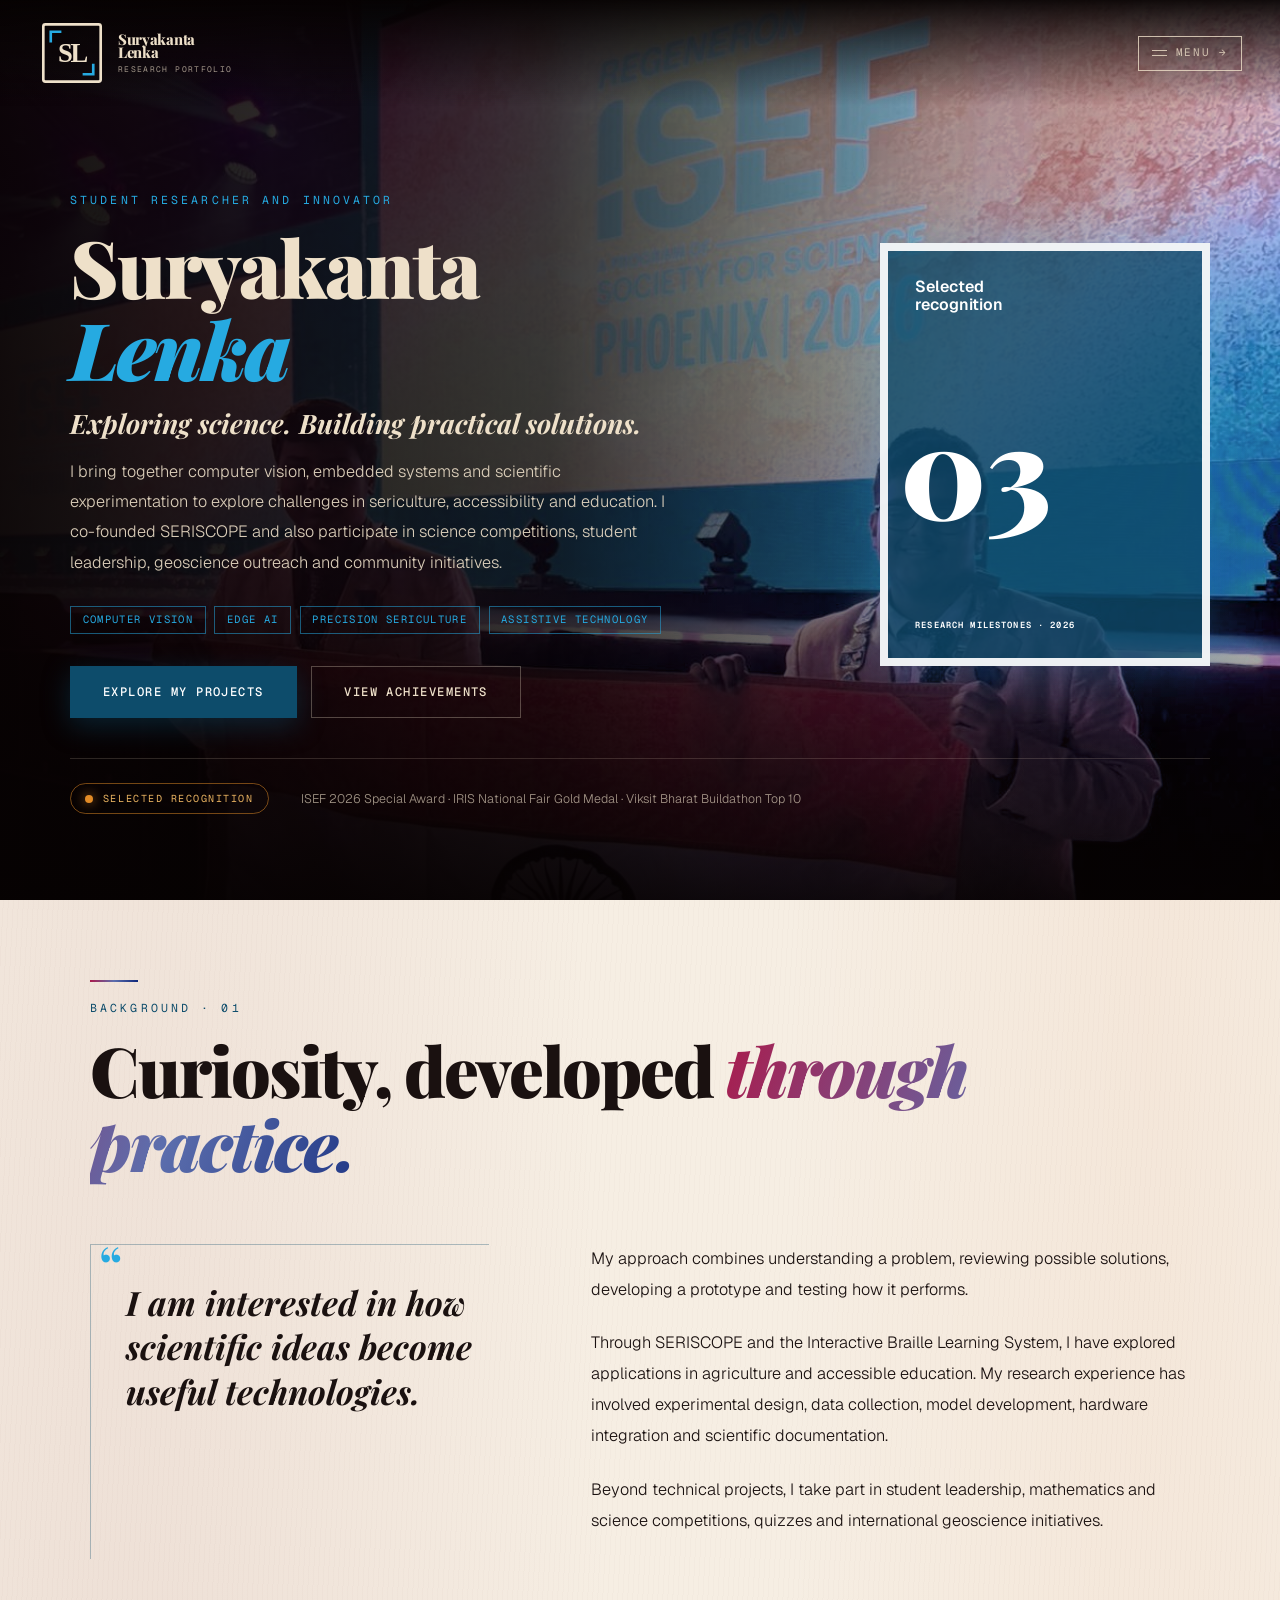
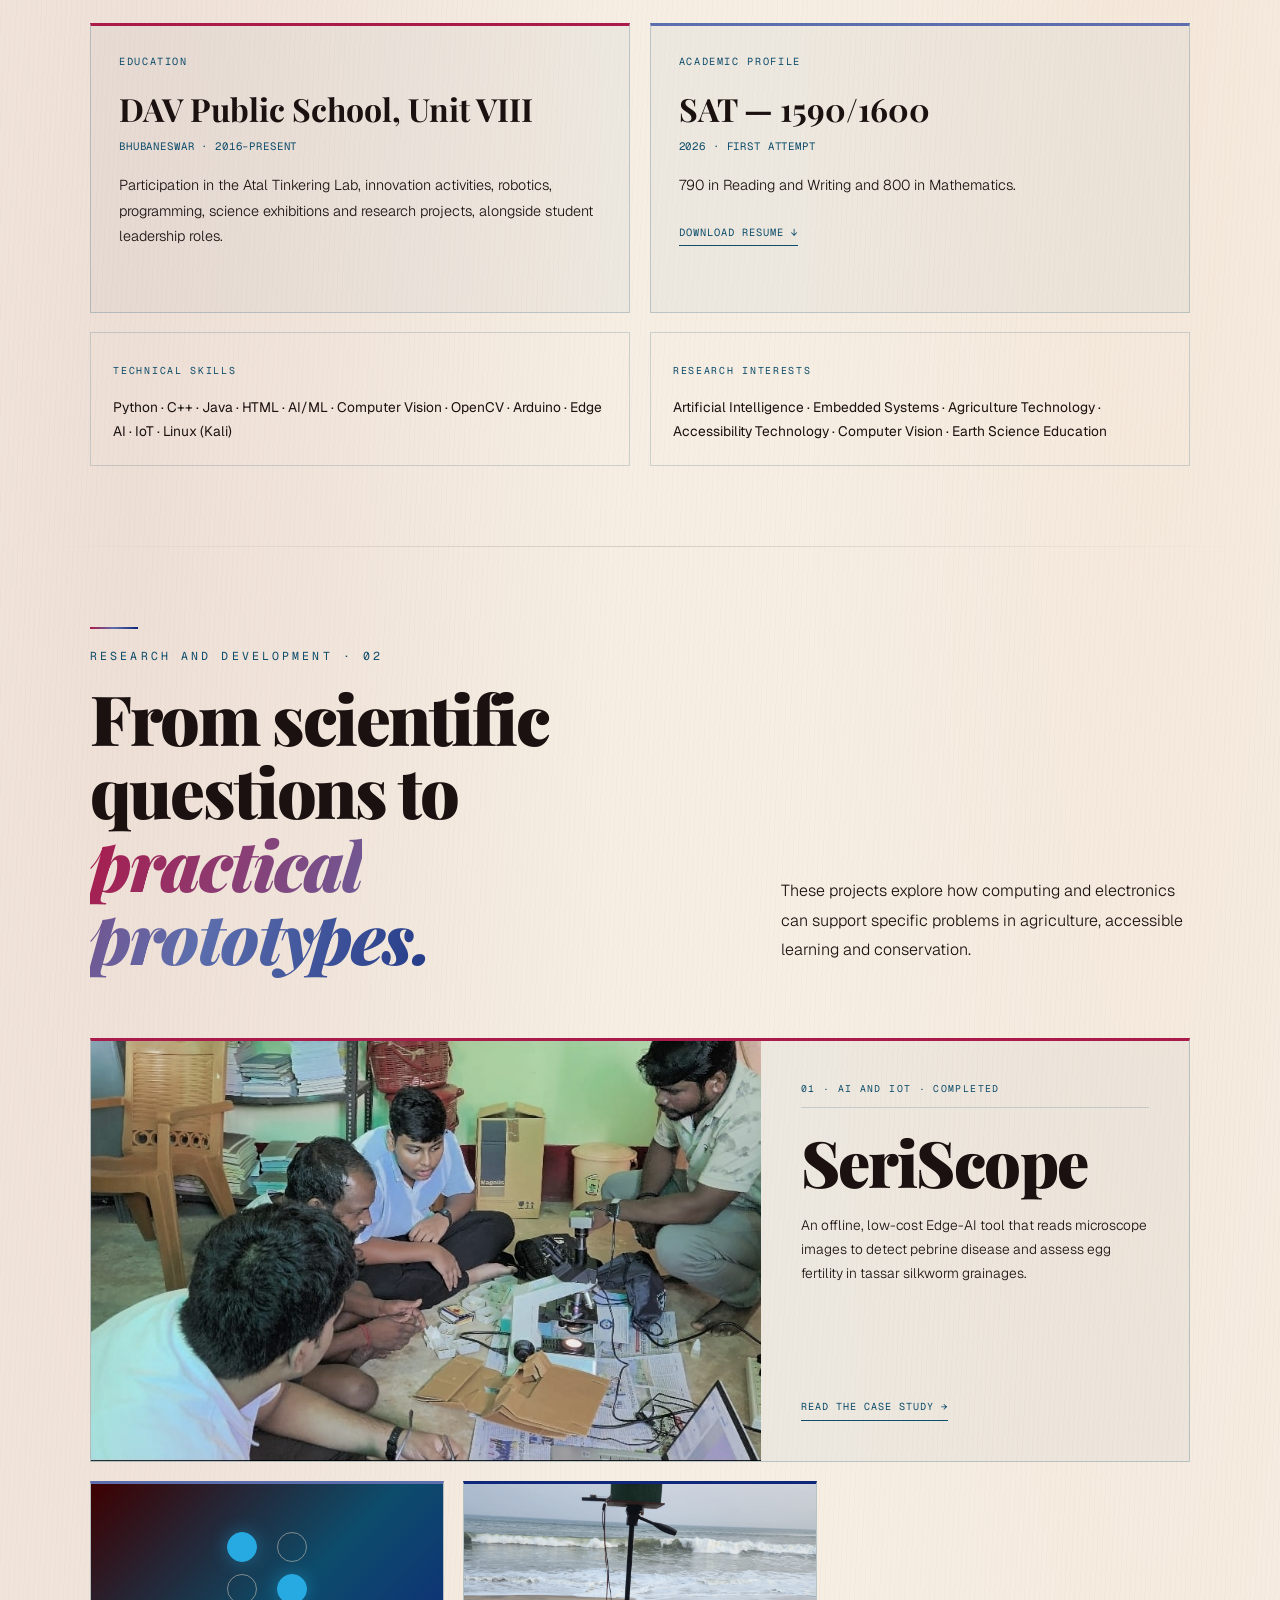
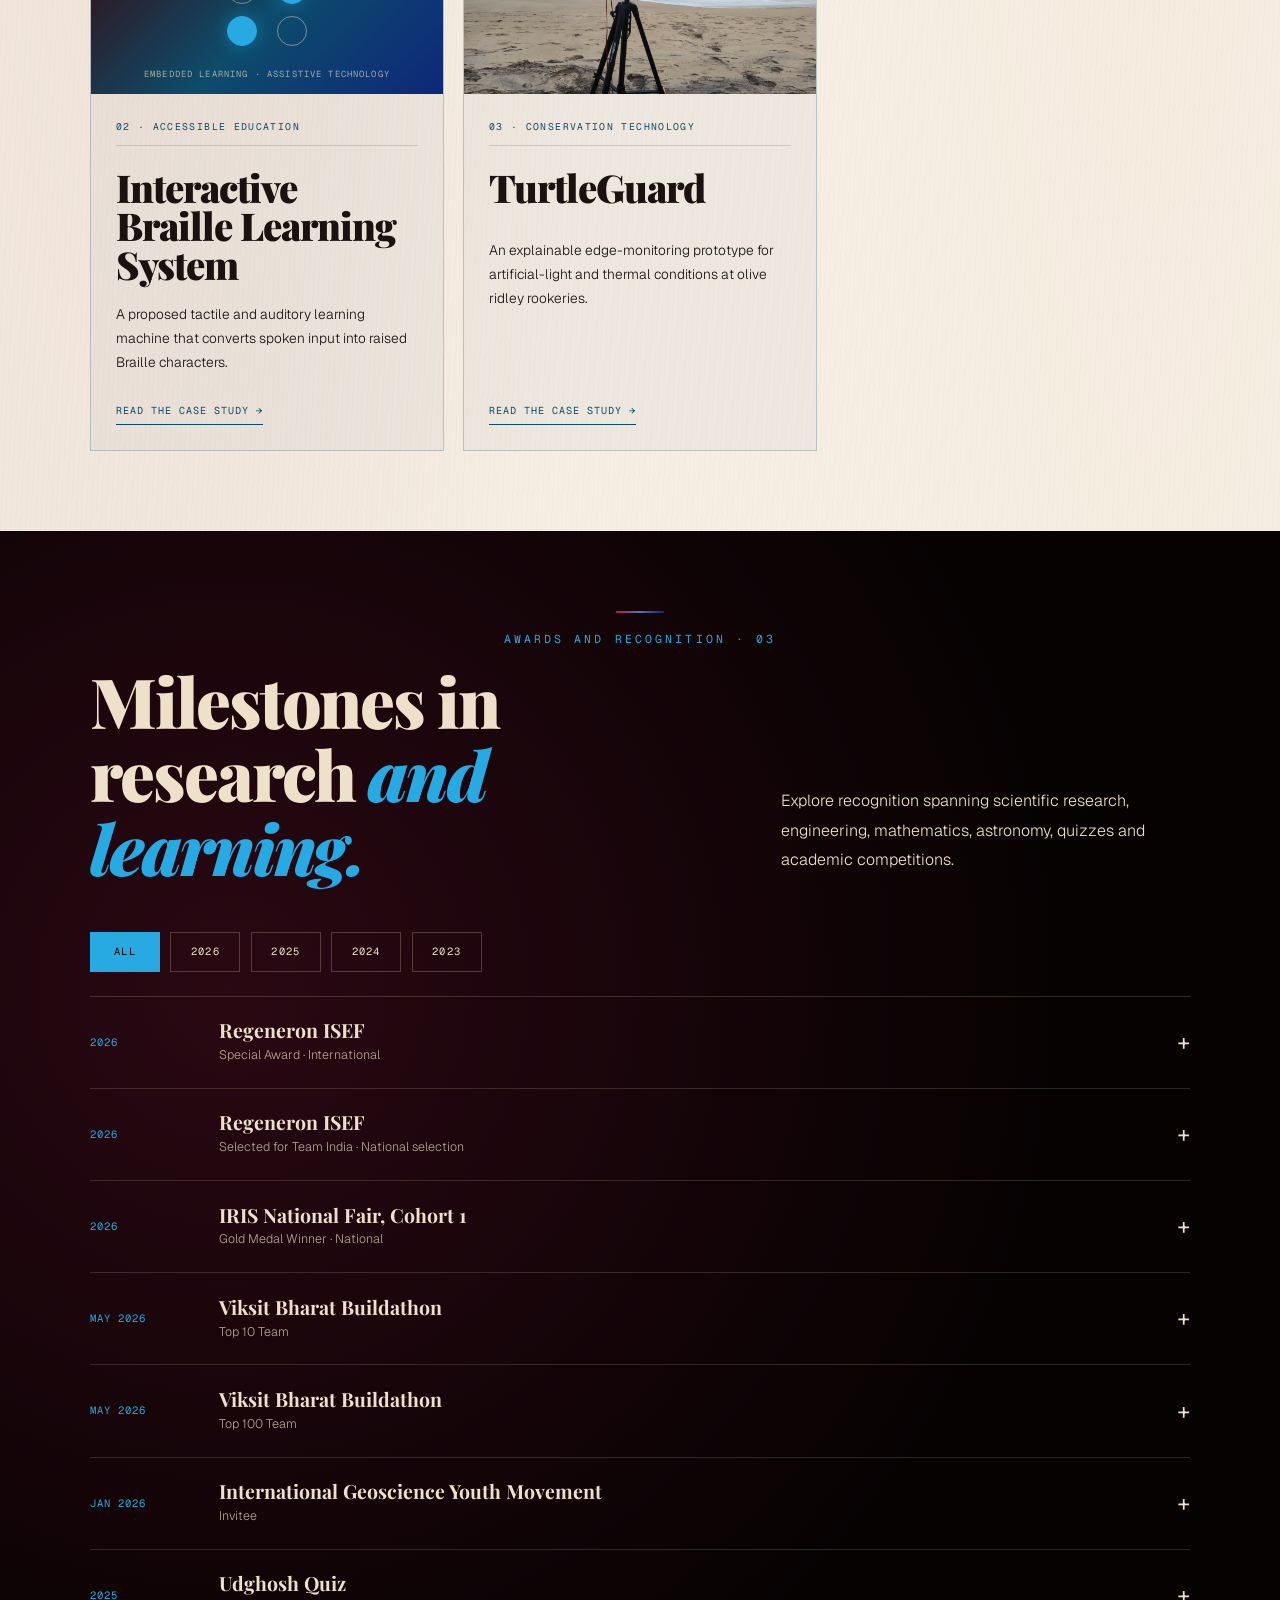
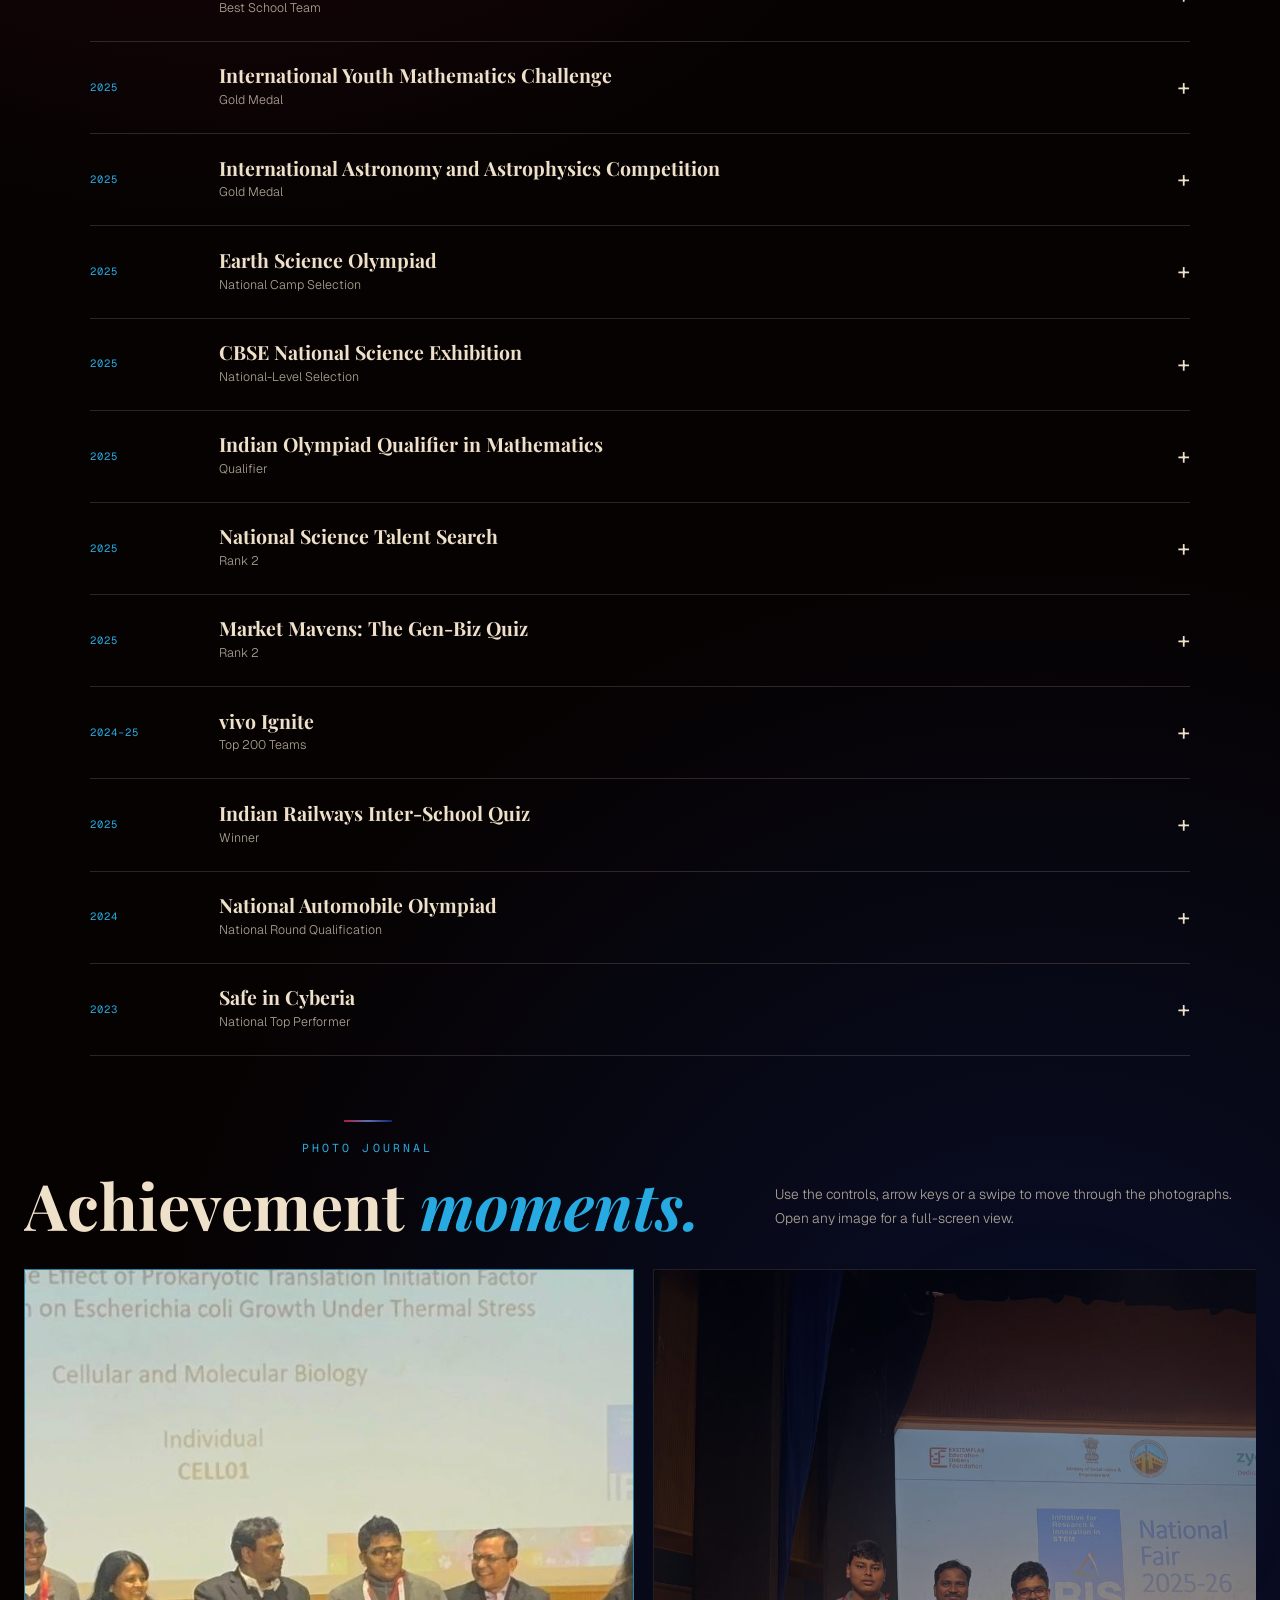
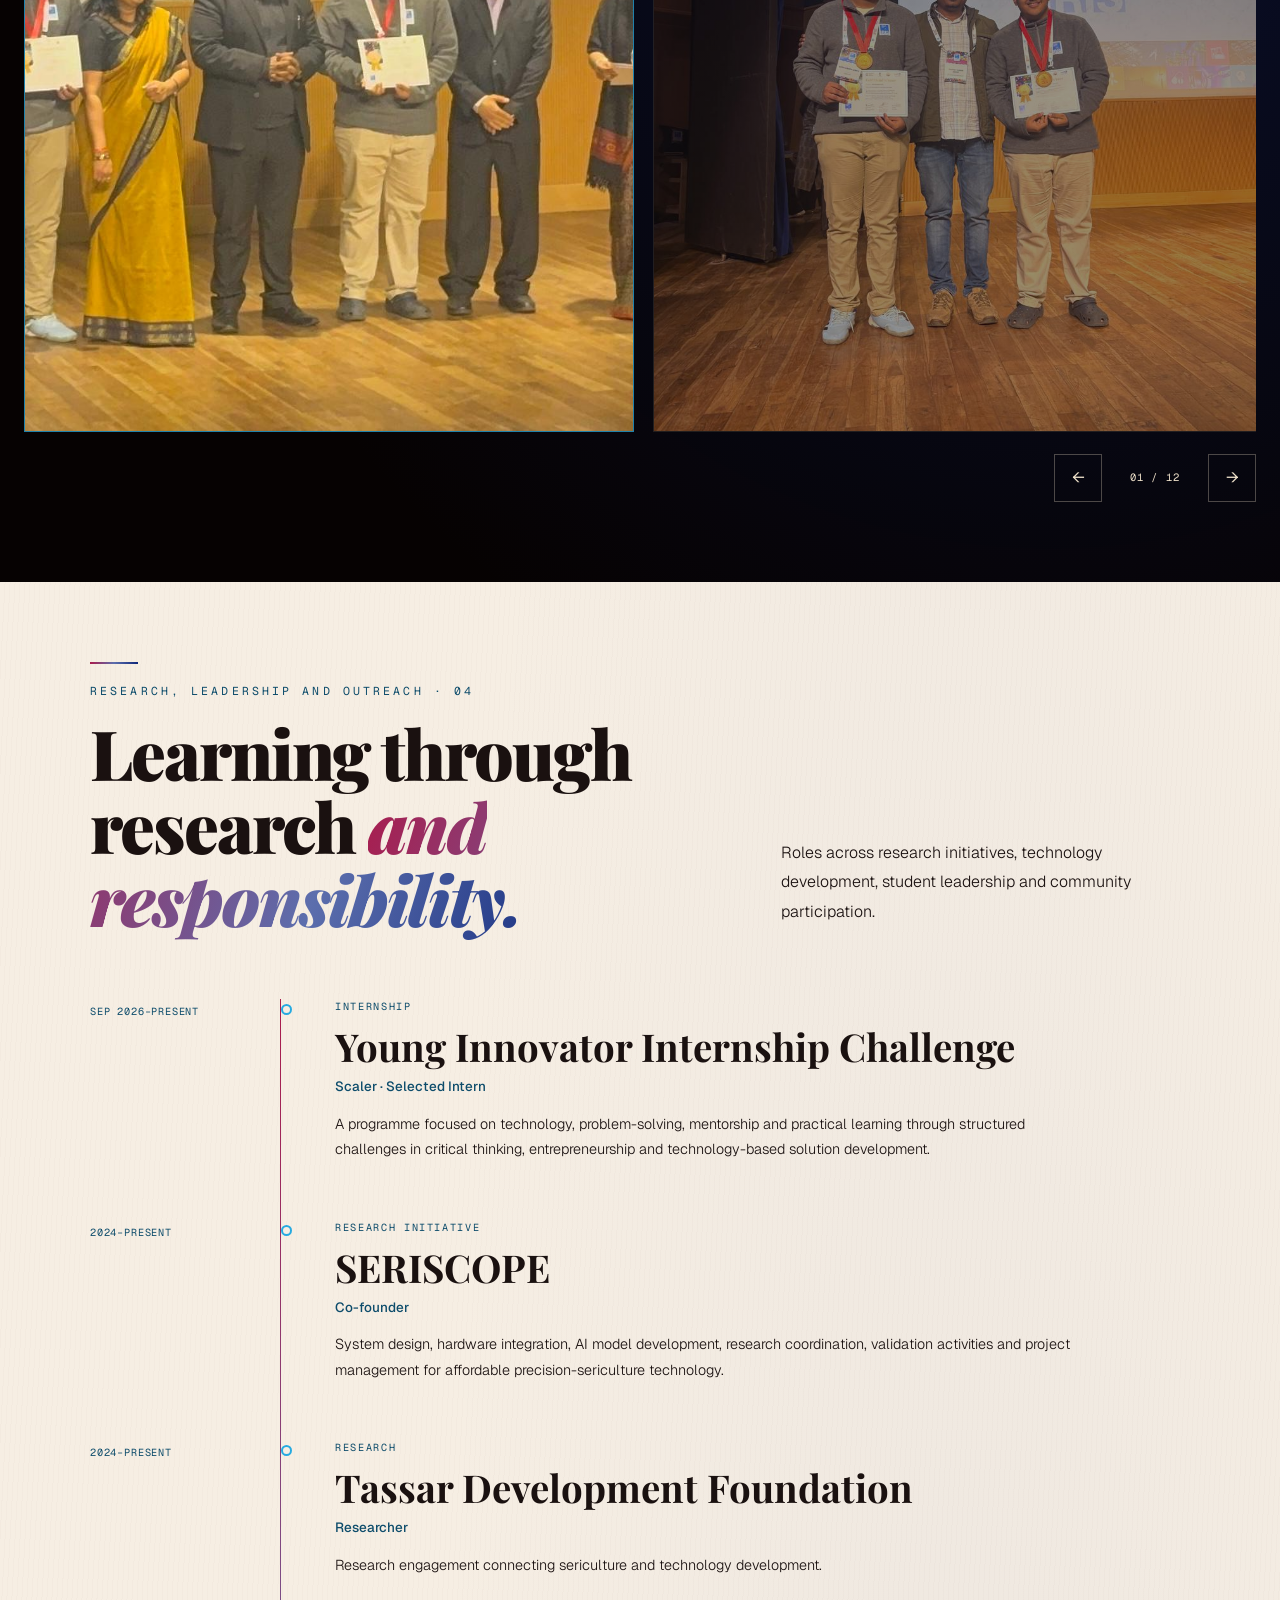
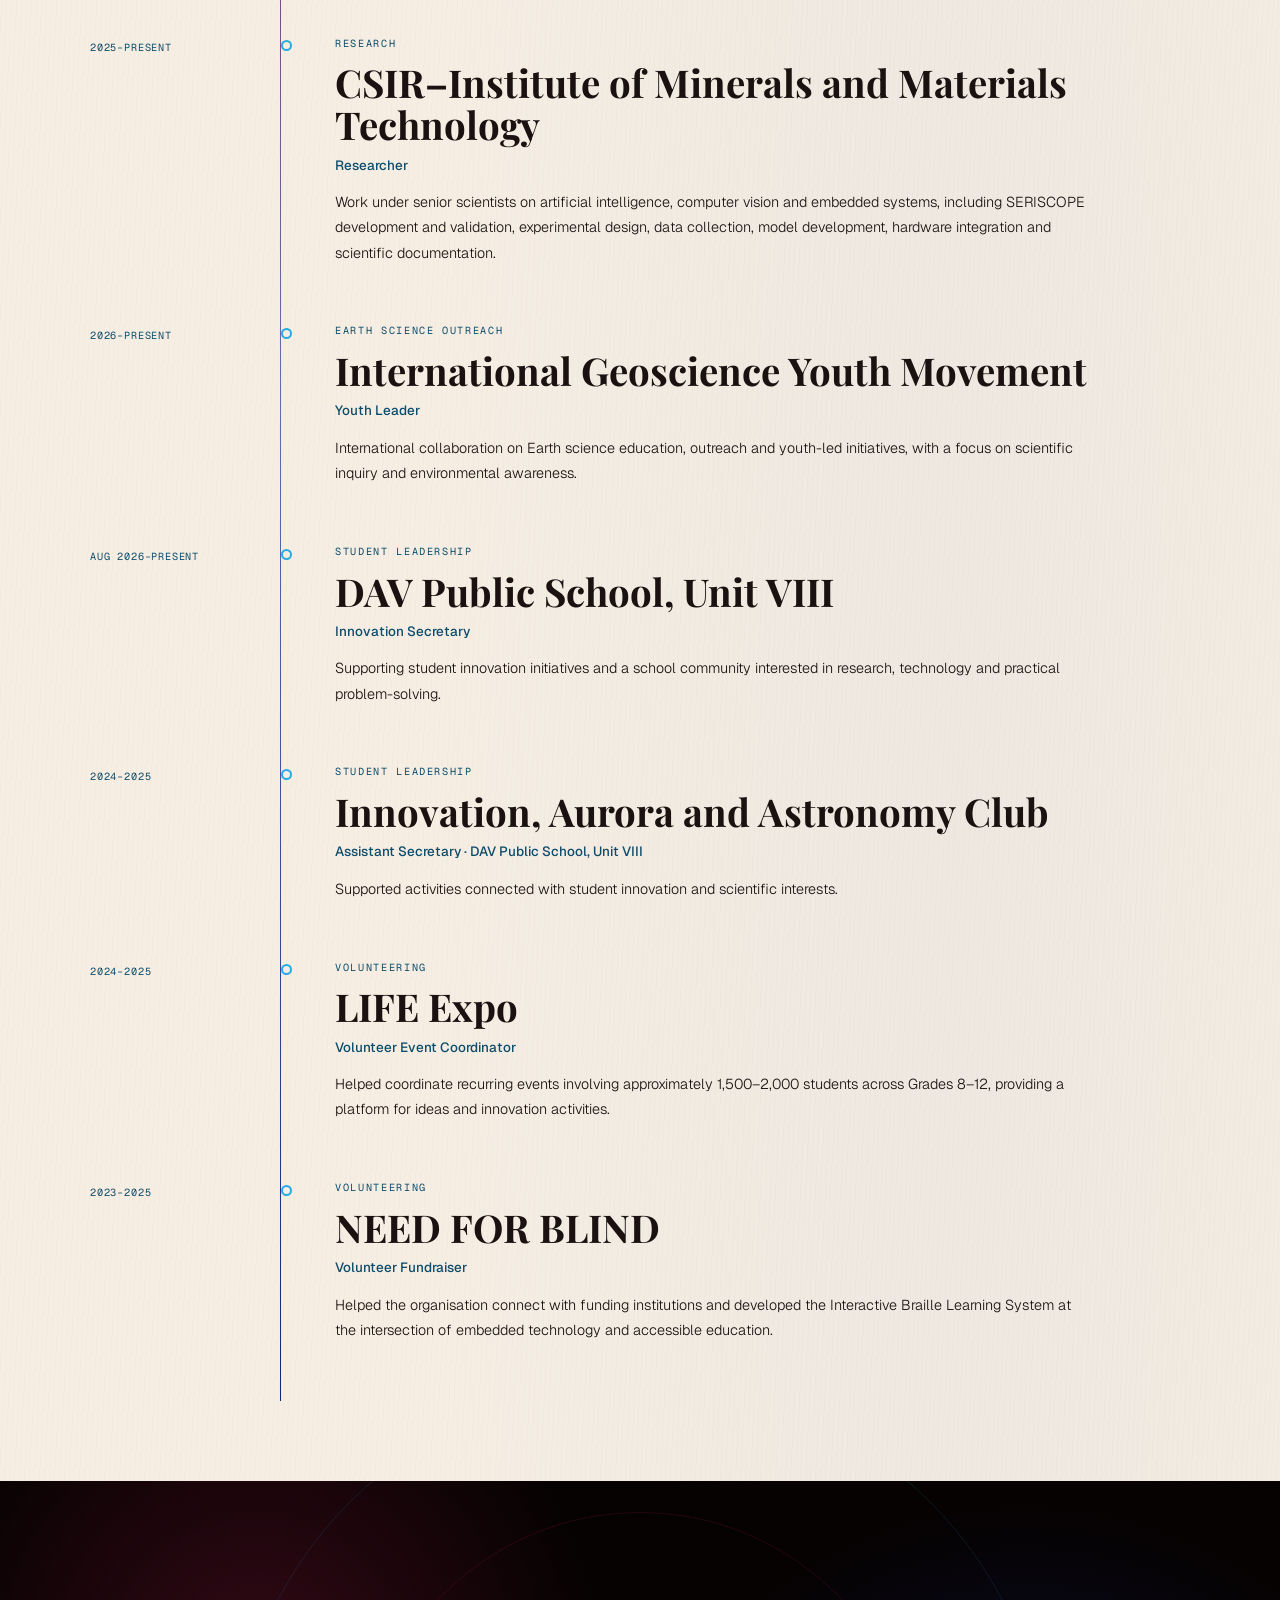
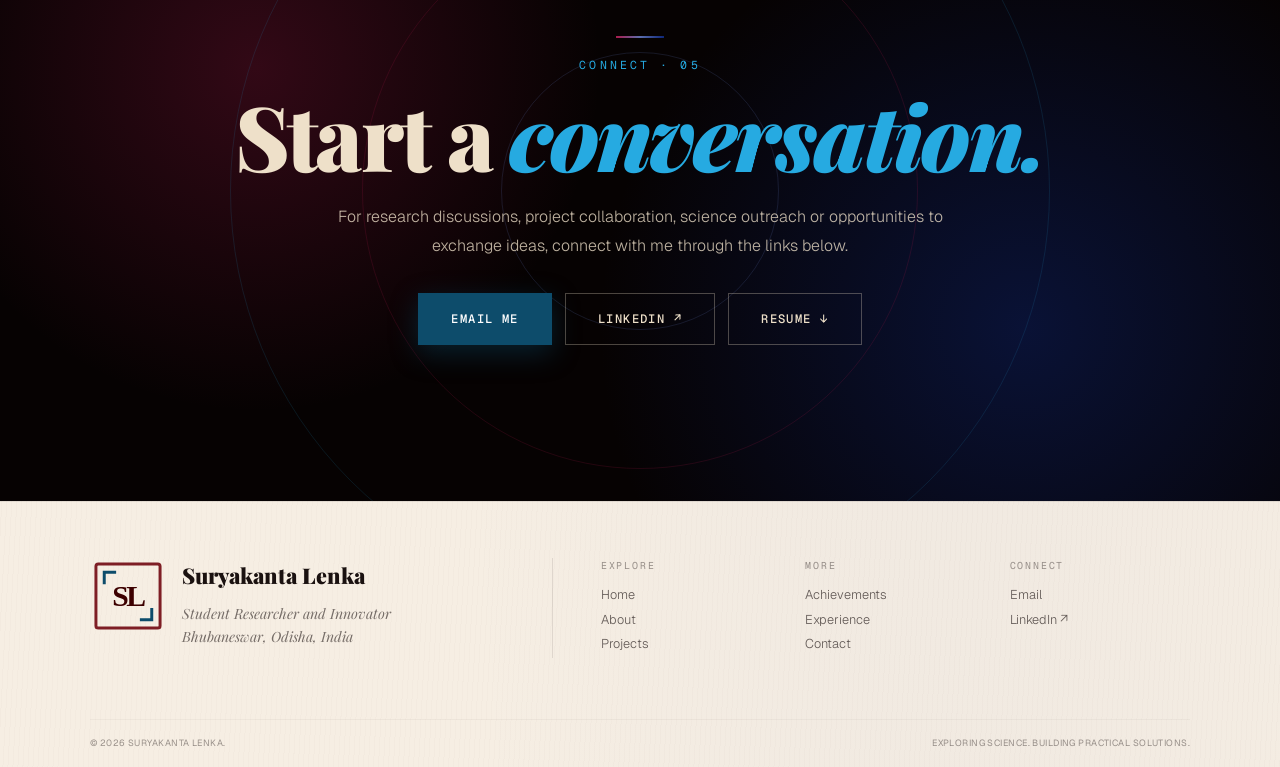
==== commit 34251c92: "Build complete research portfolio from content handoff" ====
--- a/index.html
+++ b/index.html
@@ -1,19 +1,19 @@
 <!doctype html>
-<html lang="en" data-theme="light">
+<html lang="en">
   <head>
     <meta charset="utf-8" />
     <meta name="viewport" content="width=device-width, initial-scale=1" />
     <meta name="theme-color" content="#060202" />
     <meta name="color-scheme" content="light" />
-    <title>Suryakanta Lenka | Portfolio Coming Soon</title>
-    <meta name="description" content="The portfolio of student researcher and innovator Suryakanta Lenka is coming soon. Preview work spanning conservation technology, edge AI, embedded systems and accessibility." />
+    <title>Suryakanta Lenka | Student Researcher and Innovator</title>
+    <meta name="description" content="The portfolio of Suryakanta Lenka, a student researcher and innovator working across computer vision, embedded systems, precision sericulture and accessible technology." />
     <meta name="author" content="Suryakanta Lenka" />
     <meta name="robots" content="index, follow, max-image-preview:large" />
     <meta property="og:type" content="profile" />
-    <meta property="og:title" content="Suryakanta Lenka | Portfolio Coming Soon" />
-    <meta property="og:description" content="Student researcher building field-ready technology across conservation, edge AI and accessibility." />
-    <meta property="og:image" content="assets/field-team-bateswar.webp" />
-    <meta property="og:image:alt" content="The TurtleGuard team preparing a field prototype at Bateswar Beach" />
+    <meta property="og:title" content="Suryakanta Lenka | Student Researcher and Innovator" />
+    <meta property="og:description" content="Exploring science. Building practical solutions." />
+    <meta property="og:image" content="assets/website-content/cover.jpg" />
+    <meta property="og:image:alt" content="The SeriScope student research team representing India at Regeneron ISEF 2026" />
     <meta name="twitter:card" content="summary_large_image" />
     <link rel="preconnect" href="https://fonts.googleapis.com" />
     <link rel="preconnect" href="https://fonts.gstatic.com" crossorigin />
@@ -21,98 +21,96 @@
     <link rel="icon" href="assets/sl-mark.svg" type="image/svg+xml" />
     <link rel="manifest" href="site.webmanifest" />
     <link rel="stylesheet" href="styles.css" />
-    <script type="application/ld+json">
-      {"@context":"https://schema.org","@type":"Person","name":"Suryakanta Lenka","jobTitle":"Student Researcher","affiliation":{"@type":"EducationalOrganization","name":"DAV Public School Unit VIII, Bhubaneswar"},"sameAs":["https://in.linkedin.com/in/suyakantalenka","https://turtleguard.in/","https://seriscope.com/"]}
-    </script>
+    <script type="application/ld+json">{"@context":"https://schema.org","@type":"Person","name":"Suryakanta Lenka","jobTitle":"Student Researcher and Innovator","address":{"@type":"PostalAddress","addressLocality":"Bhubaneswar","addressRegion":"Odisha","addressCountry":"IN"},"affiliation":{"@type":"EducationalOrganization","name":"DAV Public School Unit VIII, Bhubaneswar"},"sameAs":["https://in.linkedin.com/in/suyakantalenka","https://atldavunit8.org/projects/seriscope/","https://turtleguard.in/"]}</script>
   </head>
   <body>
     <a class="skip-link" href="#main">Skip to content</a>
-    <header class="site-nav over-hero" id="nav" data-header>
-      <a class="nav-brand" href="#top" aria-label="Suryakanta Lenka home">
-        <img class="brand-light" src="assets/sl-mark-light.svg" alt="" width="68" height="68" />
-        <img class="brand-dark" src="assets/sl-mark.svg" alt="" width="68" height="68" />
-        <span><strong>Suryakanta<br />Lenka</strong><small>Research portfolio</small></span>
-      </a>
-      <button class="menu-button" type="button" aria-expanded="false" aria-controls="menu-overlay" data-menu-toggle>
-        <span class="menu-lines" aria-hidden="true"><i></i><i></i></span><span data-menu-label>Menu</span><span aria-hidden="true">→</span>
-      </button>
+    <header class="site-nav over-hero" data-header>
+      <a class="nav-brand" href="#home" aria-label="Suryakanta Lenka home"><img class="brand-light" src="assets/sl-mark-light.svg" alt="" width="68" height="68" /><img class="brand-dark" src="assets/sl-mark.svg" alt="" width="68" height="68" /><span><strong>Suryakanta<br />Lenka</strong><small>Research portfolio</small></span></a>
+      <button class="menu-button" type="button" aria-expanded="false" aria-controls="menu-overlay" data-menu-toggle><span class="menu-lines" aria-hidden="true"><i></i><i></i></span><span data-menu-label>Menu</span><span aria-hidden="true">→</span></button>
     </header>
 
     <div class="menu-overlay" id="menu-overlay" aria-hidden="true" data-menu>
-      <div class="menu-orbit" aria-hidden="true"></div>
-      <button class="menu-close" type="button" aria-label="Close menu" data-menu-close>×</button>
-      <nav aria-label="Expanded navigation">
-        <a href="#profile"><span>01</span>Profile</a>
-        <a href="#work"><span>02</span>Selected work</a>
-        <a href="#soon"><span>03</span>Coming soon</a>
-        <a href="https://in.linkedin.com/in/suyakantalenka" target="_blank" rel="me noopener"><span>↗</span>LinkedIn</a>
-      </nav>
-      <div class="menu-meta"><p>Student researcher · Bhubaneswar, India</p><p>Edge AI · Embedded systems · Field research</p></div>
+      <div class="menu-orbit" aria-hidden="true"></div><button class="menu-close" type="button" aria-label="Close menu" data-menu-close>×</button>
+      <nav aria-label="Expanded navigation"><a href="#home"><span>01</span>Home</a><a href="#about"><span>02</span>About</a><a href="#projects"><span>03</span>Projects</a><a href="#achievements"><span>04</span>Achievements</a><a href="#experience"><span>05</span>Experience</a><a href="#contact"><span>06</span>Contact</a></nav>
+      <div class="menu-meta"><p>Student researcher · Bhubaneswar, India</p><p>Computer vision · Embedded systems · Scientific research</p></div>
     </div>
 
     <main id="main">
-      <section class="portfolio-hero" id="top" aria-labelledby="hero-title" data-hero>
-        <div class="hero-background" aria-hidden="true"><img src="assets/field-team-bateswar.webp" alt="" width="1200" height="900" fetchpriority="high" /></div>
-        <div class="hero-spectrum" aria-hidden="true"></div><div class="hero-shadow" aria-hidden="true"></div>
+      <section class="portfolio-hero" id="home" aria-labelledby="hero-title" data-hero>
+        <div class="hero-background" aria-hidden="true"><img src="assets/website-content/cover.jpg" alt="" width="1200" height="1600" fetchpriority="high" /></div><div class="hero-spectrum" aria-hidden="true"></div><div class="hero-shadow" aria-hidden="true"></div>
         <div class="hero-inner">
-          <div class="hero-copy reveal">
-            <p class="hero-label">Student researcher · Bhubaneswar</p>
-            <h1 id="hero-title">Ideas that move from <em>curiosity to impact.</em></h1>
-            <p class="hero-description">Suryakanta Lenka explores how edge AI, embedded systems and careful field research can turn ambitious questions into practical technology.</p>
-            <div class="hero-tags" aria-label="Areas of work"><span>Edge AI</span><span>Embedded systems</span><span>Field research</span><span>Accessibility</span></div>
-            <div class="hero-actions"><a class="button button-primary" href="#work">Explore selected work</a><a class="button button-secondary" href="https://in.linkedin.com/in/suyakantalenka" target="_blank" rel="me noopener">LinkedIn ↗</a></div>
-          </div>
-          <div class="hero-emblem reveal" aria-label="Suryakanta Lenka portfolio mark"><div class="emblem-frame"><span>Research &amp;<br />Innovation</span><strong>SL</strong><small>Portfolio · Bhubaneswar</small></div></div>
-          <div class="hero-bar reveal"><span><i></i> Portfolio coming soon</span><p>The complete archive is in development. Selected work is available below.</p></div>
+          <div class="hero-copy reveal"><p class="hero-label">Student researcher and innovator</p><h1 id="hero-title">Suryakanta <em>Lenka</em></h1><p class="hero-kicker">Exploring science. Building practical solutions.</p><p class="hero-description">I bring together computer vision, embedded systems and scientific experimentation to explore challenges in sericulture, accessibility and education. I co-founded SERISCOPE and also participate in science competitions, student leadership, geoscience outreach and community initiatives.</p><div class="hero-tags" aria-label="Core interests"><span>Computer vision</span><span>Edge AI</span><span>Precision sericulture</span><span>Assistive technology</span></div><div class="hero-actions"><a class="button button-primary" href="#projects">Explore my projects</a><a class="button button-secondary" href="#achievements">View achievements</a></div></div>
+          <aside class="hero-emblem reveal" aria-label="Selected recognition"><div class="emblem-frame"><span>Selected<br />recognition</span><strong>03</strong><small>Research milestones · 2026</small></div></aside>
+          <div class="hero-bar reveal" aria-label="Selected recognition strip"><span><i></i> Selected recognition</span><p>ISEF 2026 Special Award · IRIS National Fair Gold Medal · Viksit Bharat Buildathon Top 10</p></div>
         </div>
       </section>
 
-      <section class="section profile-section" id="profile" aria-labelledby="profile-title">
-        <p class="section-label reveal">Profile · 01</p>
-        <h2 id="profile-title" class="section-title reveal">Research guided by curiosity—<em>engineered for the real world.</em></h2>
-        <div class="profile-grid">
-          <blockquote class="profile-quote reveal"><span aria-hidden="true">“</span><p>Start with the evidence. Build for the place where the idea must actually work.</p></blockquote>
-          <div class="profile-copy reveal"><p>A student researcher at DAV Public School Unit VIII, Suryakanta works across artificial intelligence, computer vision and embedded systems, with a focus on technologies designed around tangible environmental and social needs.</p><p>This portfolio will bring together the questions, fieldwork, experiments and iterations behind that work—not only the finished outcomes.</p></div>
-        </div>
-        <div class="profile-facts reveal" aria-label="Profile details">
-          <article><span>Focus</span><strong>Edge intelligence</strong><p>AI and sensing systems designed to operate closer to the problem.</p></article>
-          <article><span>Approach</span><strong>Research first</strong><p>Experimental evidence, explainability and careful documentation.</p></article>
-          <article><span>Home</span><strong>Bhubaneswar</strong><p>Student researcher at DAV Public School Unit VIII, Odisha.</p></article>
+      <section class="section about-section" id="about" aria-labelledby="about-title">
+        <p class="section-label reveal">Background · 01</p><h2 id="about-title" class="section-title reveal">Curiosity, developed <em>through practice.</em></h2>
+        <div class="about-intro"><blockquote class="profile-quote reveal"><span aria-hidden="true">“</span><p>I am interested in how scientific ideas become useful technologies.</p></blockquote><div class="profile-copy reveal"><p>My approach combines understanding a problem, reviewing possible solutions, developing a prototype and testing how it performs.</p><p>Through SERISCOPE and the Interactive Braille Learning System, I have explored applications in agriculture and accessible education. My research experience has involved experimental design, data collection, model development, hardware integration and scientific documentation.</p><p>Beyond technical projects, I take part in student leadership, mathematics and science competitions, quizzes and international geoscience initiatives.</p></div></div>
+        <div class="about-cards reveal"><article><p class="card-index">Education</p><h3>DAV Public School, Unit VIII</h3><p class="card-meta">Bhubaneswar · 2016–Present</p><p>Participation in the Atal Tinkering Lab, innovation activities, robotics, programming, science exhibitions and research projects, alongside student leadership roles.</p></article><article><p class="card-index">Academic profile</p><h3>SAT — 1590/1600</h3><p class="card-meta">2026 · First attempt</p><p>790 in Reading and Writing and 800 in Mathematics.</p><a class="text-link" href="assets/documents/RESUME.docx" download>Download resume ↓</a></article></div>
+        <div class="expertise-grid reveal"><div><span>Technical skills</span><p>Python · C++ · Java · HTML · AI/ML · Computer Vision · OpenCV · Arduino · Edge AI · IoT · Linux (Kali)</p></div><div><span>Research interests</span><p>Artificial Intelligence · Embedded Systems · Agriculture Technology · Accessibility Technology · Computer Vision · Earth Science Education</p></div></div>
+      </section>
+
+      <div class="section-divider" aria-hidden="true"></div>
+      <section class="section projects-section" id="projects" aria-labelledby="projects-title">
+        <p class="section-label reveal">Research and development · 02</p><div class="split-heading reveal"><h2 id="projects-title" class="section-title">From scientific questions to <em>practical prototypes.</em></h2><p>These projects explore how computing and electronics can support specific problems in agriculture, accessible learning and conservation.</p></div>
+        <div class="project-grid">
+          <article class="project-card featured reveal"><div class="project-image"><img src="assets/website-content/seriscope-interface.jpeg" alt="The SeriScope team examining samples with a microscope and connected computer" width="970" height="545" loading="lazy" /></div><div class="project-body"><p class="project-label">01 · AI and IoT · Completed</p><h3>SeriScope</h3><p>An offline, low-cost Edge-AI tool that reads microscope images to detect pebrine disease and assess egg fertility in tassar silkworm grainages.</p><a href="projects/seriscope/">Read the case study →</a></div></article>
+          <article class="project-card reveal"><div class="project-visual" aria-hidden="true"><div class="braille-cell"><i></i><i></i><i></i><i></i><i></i><i></i></div><span>Embedded learning · Assistive technology</span></div><div class="project-body"><p class="project-label">02 · Accessible education</p><h3>Interactive Braille Learning System</h3><p>A proposed tactile and auditory learning machine that converts spoken input into raised Braille characters.</p><a href="projects/braille/">Read the case study →</a></div></article>
+          <article class="project-card reveal"><div class="project-image"><img src="assets/turtleguard/prototype-seaward-horizon.webp" alt="TurtleGuard field prototype facing the sea at Bateswar Beach" width="1200" height="900" loading="lazy" /></div><div class="project-body"><p class="project-label">03 · Conservation technology</p><h3>TurtleGuard</h3><p>An explainable edge-monitoring prototype for artificial-light and thermal conditions at olive ridley rookeries.</p><a href="projects/turtleguard/">Read the case study →</a></div></article>
         </div>
       </section>
 
-      <div class="section-divider" aria-hidden="true"></div>
-      <section class="section work-section" id="work" aria-labelledby="work-title">
-        <p class="section-label reveal">Selected work · 02</p>
-        <div class="work-heading reveal"><h2 id="work-title" class="section-title">Three projects.<br /><em>One practical instinct.</em></h2><p>The complete case studies are being assembled. These previews trace a body of work spanning conservation, sericulture and accessible learning.</p></div>
-        <div class="project-grid">
-          <article class="project-card reveal">
-            <div class="project-image"><img src="assets/prototype-seaward-horizon.webp" alt="TurtleGuard prototype facing the sea at Bateswar Beach" width="1200" height="900" loading="lazy" /></div>
-            <div class="project-body"><p class="project-label">01 · Conservation technology</p><h3>TurtleGuard</h3><p>An explainable edge-monitoring prototype for artificial-light and thermal conditions at olive ridley rookeries.</p><a href="https://turtleguard.in/" target="_blank" rel="noopener">Visit project ↗</a></div>
-          </article>
-          <article class="project-card reveal">
-            <div class="project-visual" aria-hidden="true"><div class="scope-rings"><i></i><i></i><i></i><i></i><i></i></div><span>Computer vision · Edge deployment</span></div>
-            <div class="project-body"><p class="project-label">02 · Edge AI</p><h3>SeriScope</h3><p>A low-cost edge-AI system for fertility and disease assessment of tasar silkworm eggs.</p><a href="https://seriscope.com/" target="_blank" rel="noopener">Visit project ↗</a></div>
-          </article>
-          <article class="project-card reveal">
-            <div class="project-visual" aria-hidden="true"><div class="braille-cell"><i></i><i></i><i></i><i></i><i></i><i></i></div><span>Embedded learning · Assistive tech</span></div>
-            <div class="project-body"><p class="project-label">03 · Accessibility</p><h3>Interactive Braille<br />Learning System</h3><p>An embedded learning system designed to make Braille practice more interactive, accessible and affordable.</p><a href="https://atldavunit8.org/" target="_blank" rel="noopener">Explore ATL DAV Unit 8 ↗</a></div>
-          </article>
+      <section class="achievements-section" id="achievements" aria-labelledby="achievements-title">
+        <div class="section achievements-inner"><p class="section-label section-label-dark reveal">Awards and recognition · 03</p><div class="split-heading reveal"><h2 id="achievements-title" class="section-title">Milestones in research <em>and learning.</em></h2><p>Explore recognition spanning scientific research, engineering, mathematics, astronomy, quizzes and academic competitions.</p></div>
+          <div class="achievement-filters reveal" role="group" aria-label="Filter achievements by year"><button class="is-active" type="button" data-filter="all" aria-pressed="true">All</button><button type="button" data-filter="2026" aria-pressed="false">2026</button><button type="button" data-filter="2025" aria-pressed="false">2025</button><button type="button" data-filter="2024" aria-pressed="false">2024</button><button type="button" data-filter="2023" aria-pressed="false">2023</button></div>
+          <div class="achievement-list" data-achievement-list>
+            <details class="achievement-card reveal" data-achievement data-years="2026"><summary><span class="achievement-year">2026</span><span><strong>Regeneron ISEF</strong><em>Special Award · International</em></span><i aria-hidden="true">+</i></summary><div><p>Special Award by Zydus Pharmaceuticals (USA) Inc. with a US$1,500 award for SeriScope. The two-student team was Tripathy Divyajyoti Senapati and Suryakanta Lenka.</p><a href="projects/seriscope/">Related project →</a></div></details>
+            <details class="achievement-card reveal" data-achievement data-years="2026"><summary><span class="achievement-year">2026</span><span><strong>Regeneron ISEF</strong><em>Selected for Team India · National selection</em></span><i aria-hidden="true">+</i></summary><div><p>Selected for Team India for Regeneron ISEF 2026 in Phoenix, USA, through the SeriScope project. The team comprised Tripathy Divyajyoti Senapati and Suryakanta Lenka.</p><a href="projects/seriscope/">Related project →</a></div></details>
+            <details class="achievement-card reveal" data-achievement data-years="2026"><summary><span class="achievement-year">2026</span><span><strong>IRIS National Fair, Cohort 1</strong><em>Gold Medal Winner · National</em></span><i aria-hidden="true">+</i></summary><div><p>Gold Medal recognition for SeriScope at the Initiative for Research &amp; Innovation in STEM National Fair. The team comprised Tripathy Divyajyoti Senapati and Suryakanta Lenka.</p><a href="projects/seriscope/">Related project →</a></div></details>
+            <details class="achievement-card reveal" data-achievement data-years="2026"><summary><span class="achievement-year">May 2026</span><span><strong>Viksit Bharat Buildathon</strong><em>Top 10 Team</em></span><i aria-hidden="true">+</i></summary><div><p>Selected among approximately 2,93,000 teams for innovation, feasibility and potential societal application.</p></div></details>
+            <details class="achievement-card reveal" data-achievement data-years="2026"><summary><span class="achievement-year">May 2026</span><span><strong>Viksit Bharat Buildathon</strong><em>Top 100 Team</em></span><i aria-hidden="true">+</i></summary><div><p>The Interactive Braille Learning System was selected among the Top 100 teams.</p><a href="projects/braille/">Related project →</a></div></details>
+            <details class="achievement-card reveal" data-achievement data-years="2026"><summary><span class="achievement-year">Jan 2026</span><span><strong>International Geoscience Youth Movement</strong><em>Invitee</em></span><i aria-hidden="true">+</i></summary><div><p>Invited with the institution listed as Prayoga Institute of Education Research.</p></div></details>
+            <details class="achievement-card reveal" data-achievement data-years="2025"><summary><span class="achievement-year">2025</span><span><strong>Udghosh Quiz</strong><em>Best School Team</em></span><i aria-hidden="true">+</i></summary><div><p>Recognised as Best School Team at the Udghosh Quiz hosted by KIIT University.</p></div></details>
+            <details class="achievement-card reveal" data-achievement data-years="2025"><summary><span class="achievement-year">2025</span><span><strong>International Youth Mathematics Challenge</strong><em>Gold Medal</em></span><i aria-hidden="true">+</i></summary><div><p>Gold Medal recognition in the International Youth Mathematics Challenge.</p></div></details>
+            <details class="achievement-card reveal" data-achievement data-years="2025"><summary><span class="achievement-year">2025</span><span><strong>International Astronomy and Astrophysics Competition</strong><em>Gold Medal</em></span><i aria-hidden="true">+</i></summary><div><p>Gold Medal recognition in the International Astronomy and Astrophysics Competition.</p></div></details>
+            <details class="achievement-card reveal" data-achievement data-years="2025"><summary><span class="achievement-year">2025</span><span><strong>Earth Science Olympiad</strong><em>National Camp Selection</em></span><i aria-hidden="true">+</i></summary><div><p>Selected for the national camp of the Earth Science Olympiad.</p></div></details>
+            <details class="achievement-card reveal" data-achievement data-years="2025"><summary><span class="achievement-year">2025</span><span><strong>CBSE National Science Exhibition</strong><em>National-Level Selection</em></span><i aria-hidden="true">+</i></summary><div><p>National-level selection for a technology project applying artificial intelligence, computer vision and embedded systems.</p></div></details>
+            <details class="achievement-card reveal" data-achievement data-years="2025"><summary><span class="achievement-year">2025</span><span><strong>Indian Olympiad Qualifier in Mathematics</strong><em>Qualifier</em></span><i aria-hidden="true">+</i></summary><div><p>Qualified in the Indian Olympiad Qualifier in Mathematics.</p></div></details>
+            <details class="achievement-card reveal" data-achievement data-years="2025"><summary><span class="achievement-year">2025</span><span><strong>National Science Talent Search</strong><em>Rank 2</em></span><i aria-hidden="true">+</i></summary><div><p>Placed second in the National Science Talent Search organised by NIST University.</p></div></details>
+            <details class="achievement-card reveal" data-achievement data-years="2025"><summary><span class="achievement-year">2025</span><span><strong>Market Mavens: The Gen-Biz Quiz</strong><em>Rank 2</em></span><i aria-hidden="true">+</i></summary><div><p>Placed second in the Gen-Biz Quiz organised by A4 CONSERV.</p></div></details>
+            <details class="achievement-card reveal" data-achievement data-years="2024 2025"><summary><span class="achievement-year">2024–25</span><span><strong>vivo Ignite</strong><em>Top 200 Teams</em></span><i aria-hidden="true">+</i></summary><div><p>The Interactive Braille Learning System was selected among the Top 200 teams nationwide.</p><a href="projects/braille/">Related project →</a></div></details>
+            <details class="achievement-card reveal" data-achievement data-years="2025"><summary><span class="achievement-year">2025</span><span><strong>Indian Railways Inter-School Quiz</strong><em>Winner</em></span><i aria-hidden="true">+</i></summary><div><p>Winner of the Indian Railways Inter-School Quiz.</p></div></details>
+            <details class="achievement-card reveal" data-achievement data-years="2024"><summary><span class="achievement-year">2024</span><span><strong>National Automobile Olympiad</strong><em>National Round Qualification</em></span><i aria-hidden="true">+</i></summary><div><p>Qualified for the national round of the National Automobile Olympiad organised by the Automotive Skills Development Council.</p></div></details>
+            <details class="achievement-card reveal" data-achievement data-years="2023"><summary><span class="achievement-year">2023</span><span><strong>Safe in Cyberia</strong><em>National Top Performer</em></span><i aria-hidden="true">+</i></summary><div><p>Recognised as a National Top Performer in Safe in Cyberia, organised by NDTV.</p></div></details>
+          </div>
         </div>
+
+        <div class="gallery-block reveal" data-gallery tabindex="0" aria-labelledby="gallery-title"><div class="gallery-heading"><div><p class="section-label section-label-dark">Photo journal</p><h3 id="gallery-title">Achievement <em>moments.</em></h3></div><p>Use the controls, arrow keys or a swipe to move through the photographs. Open any image for a full-screen view.</p></div><div class="gallery-viewport"><div class="gallery-track" data-gallery-track>
+          <button class="gallery-slide" type="button" data-gallery-item data-src="assets/website-content/ally1.jpg" aria-label="Open achievement photograph 1"><img src="assets/website-content/ally1.jpg" alt="" loading="lazy" /></button><button class="gallery-slide" type="button" data-gallery-item data-src="assets/website-content/ally2.jpg" aria-label="Open achievement photograph 2"><img src="assets/website-content/ally2.jpg" alt="" loading="lazy" /></button><button class="gallery-slide" type="button" data-gallery-item data-src="assets/website-content/ally3.jpg" aria-label="Open achievement photograph 3"><img src="assets/website-content/ally3.jpg" alt="" loading="lazy" /></button><button class="gallery-slide" type="button" data-gallery-item data-src="assets/website-content/ally4.jpg" aria-label="Open achievement photograph 4"><img src="assets/website-content/ally4.jpg" alt="" loading="lazy" /></button><button class="gallery-slide" type="button" data-gallery-item data-src="assets/website-content/ally5.jpg" aria-label="Open achievement photograph 5"><img src="assets/website-content/ally5.jpg" alt="" loading="lazy" /></button><button class="gallery-slide" type="button" data-gallery-item data-src="assets/website-content/ally6.jpg" aria-label="Open achievement photograph 6"><img src="assets/website-content/ally6.jpg" alt="" loading="lazy" /></button><button class="gallery-slide" type="button" data-gallery-item data-src="assets/website-content/pics_1.jpg" aria-label="Open achievement photograph 7"><img src="assets/website-content/pics_1.jpg" alt="" loading="lazy" /></button><button class="gallery-slide" type="button" data-gallery-item data-src="assets/website-content/pics_2.jpg" aria-label="Open achievement photograph 8"><img src="assets/website-content/pics_2.jpg" alt="" loading="lazy" /></button><button class="gallery-slide" type="button" data-gallery-item data-src="assets/website-content/pics_3.jpg" aria-label="Open achievement photograph 9"><img src="assets/website-content/pics_3.jpg" alt="" loading="lazy" /></button><button class="gallery-slide" type="button" data-gallery-item data-src="assets/website-content/pics_4.jpg" aria-label="Open achievement photograph 10"><img src="assets/website-content/pics_4.jpg" alt="" loading="lazy" /></button><button class="gallery-slide" type="button" data-gallery-item data-src="assets/website-content/pics_5.jpg" aria-label="Open achievement photograph 11"><img src="assets/website-content/pics_5.jpg" alt="" loading="lazy" /></button><button class="gallery-slide" type="button" data-gallery-item data-src="assets/website-content/pics_6.jpg" aria-label="Open achievement photograph 12"><img src="assets/website-content/pics_6.jpg" alt="" loading="lazy" /></button>
+        </div></div><div class="gallery-controls"><button type="button" data-gallery-prev aria-label="Previous photograph">←</button><output data-gallery-count aria-live="polite">01 / 12</output><button type="button" data-gallery-next aria-label="Next photograph">→</button></div></div>
       </section>
 
-      <section class="soon-section" id="soon" aria-labelledby="soon-title">
-        <div class="soon-orbit" aria-hidden="true"></div>
-        <div class="soon-inner reveal"><p class="section-label section-label-dark">Portfolio · 03</p><h2 id="soon-title">The full body of work is <em>taking shape.</em></h2><p>Detailed case studies, experiments, recognition and the process behind each build are being carefully documented.</p><div class="soon-actions"><a class="button button-primary" href="https://in.linkedin.com/in/suyakantalenka" target="_blank" rel="me noopener">Follow the work ↗</a><a class="button button-secondary" href="#top">Back to the beginning ↑</a></div></div>
-      </section>
+      <section class="section experience-section" id="experience" aria-labelledby="experience-title"><p class="section-label reveal">Research, leadership and outreach · 04</p><div class="split-heading reveal"><h2 id="experience-title" class="section-title">Learning through research <em>and responsibility.</em></h2><p>Roles across research initiatives, technology development, student leadership and community participation.</p></div><div class="timeline">
+        <article class="timeline-entry reveal"><div class="timeline-date">Sep 2026–Present</div><div><p class="timeline-type">Internship</p><h3>Young Innovator Internship Challenge</h3><h4>Scaler · Selected Intern</h4><p>A programme focused on technology, problem-solving, mentorship and practical learning through structured challenges in critical thinking, entrepreneurship and technology-based solution development.</p></div></article>
+        <article class="timeline-entry reveal"><div class="timeline-date">2024–Present</div><div><p class="timeline-type">Research initiative</p><h3>SERISCOPE</h3><h4>Co-founder</h4><p>System design, hardware integration, AI model development, research coordination, validation activities and project management for affordable precision-sericulture technology.</p></div></article>
+        <article class="timeline-entry reveal"><div class="timeline-date">2024–Present</div><div><p class="timeline-type">Research</p><h3>Tassar Development Foundation</h3><h4>Researcher</h4><p>Research engagement connecting sericulture and technology development.</p></div></article>
+        <article class="timeline-entry reveal"><div class="timeline-date">2025–Present</div><div><p class="timeline-type">Research</p><h3>CSIR–Institute of Minerals and Materials Technology</h3><h4>Researcher</h4><p>Work under senior scientists on artificial intelligence, computer vision and embedded systems, including SERISCOPE development and validation, experimental design, data collection, model development, hardware integration and scientific documentation.</p></div></article>
+        <article class="timeline-entry reveal"><div class="timeline-date">2026–Present</div><div><p class="timeline-type">Earth science outreach</p><h3>International Geoscience Youth Movement</h3><h4>Youth Leader</h4><p>International collaboration on Earth science education, outreach and youth-led initiatives, with a focus on scientific inquiry and environmental awareness.</p></div></article>
+        <article class="timeline-entry reveal"><div class="timeline-date">Aug 2026–Present</div><div><p class="timeline-type">Student leadership</p><h3>DAV Public School, Unit VIII</h3><h4>Innovation Secretary</h4><p>Supporting student innovation initiatives and a school community interested in research, technology and practical problem-solving.</p></div></article>
+        <article class="timeline-entry reveal"><div class="timeline-date">2024–2025</div><div><p class="timeline-type">Student leadership</p><h3>Innovation, Aurora and Astronomy Club</h3><h4>Assistant Secretary · DAV Public School, Unit VIII</h4><p>Supported activities connected with student innovation and scientific interests.</p></div></article>
+        <article class="timeline-entry reveal"><div class="timeline-date">2024–2025</div><div><p class="timeline-type">Volunteering</p><h3>LIFE Expo</h3><h4>Volunteer Event Coordinator</h4><p>Helped coordinate recurring events involving approximately 1,500–2,000 students across Grades 8–12, providing a platform for ideas and innovation activities.</p></div></article>
+        <article class="timeline-entry reveal"><div class="timeline-date">2023–2025</div><div><p class="timeline-type">Volunteering</p><h3>NEED FOR BLIND</h3><h4>Volunteer Fundraiser</h4><p>Helped the organisation connect with funding institutions and developed the Interactive Braille Learning System at the intersection of embedded technology and accessible education.</p></div></article>
+      </div></section>
+
+      <section class="contact-section" id="contact" aria-labelledby="contact-title"><div class="contact-orbit" aria-hidden="true"></div><div class="contact-inner reveal"><p class="section-label section-label-dark">Connect · 05</p><h2 id="contact-title">Start a <em>conversation.</em></h2><p>For research discussions, project collaboration, science outreach or opportunities to exchange ideas, connect with me through the links below.</p><div class="contact-links"><a class="button button-primary" href="mailto:suryakantalenka868@gmail.com">Email me</a><a class="button button-secondary" href="https://in.linkedin.com/in/suyakantalenka" target="_blank" rel="me noopener">LinkedIn ↗</a><a class="button button-secondary" href="assets/documents/RESUME.docx" download>Resume ↓</a></div></div></section>
     </main>
 
-    <footer class="site-footer"><div class="footer-inner">
-      <div class="footer-brand"><img src="assets/sl-mark.svg" alt="" width="76" height="76" /><div><strong>Suryakanta Lenka</strong><p>Connecting curiosity to practical, field-ready technology.</p></div></div>
-      <nav class="footer-links" aria-label="Footer navigation"><div><span>On this page</span><a href="#profile">Profile</a><a href="#work">Selected work</a><a href="#soon">Coming soon</a></div><div><span>Projects</span><a href="https://turtleguard.in/" target="_blank" rel="noopener">TurtleGuard ↗</a><a href="https://seriscope.com/" target="_blank" rel="noopener">SeriScope ↗</a></div><div><span>Connect</span><a href="https://in.linkedin.com/in/suyakantalenka" target="_blank" rel="me noopener">LinkedIn ↗</a><a href="https://atldavunit8.org/" target="_blank" rel="noopener">ATL DAV Unit 8 ↗</a></div></nav>
-      <div class="footer-bottom"><small>© <span data-year></span> Suryakanta Lenka. All rights reserved.</small><small>Portfolio coming soon.</small></div>
-    </div></footer>
-    <a class="back-to-top" href="#top" aria-label="Back to top" data-back-top>↑</a>
-    <script src="script.js"></script>
+    <footer class="site-footer"><div class="footer-inner"><div class="footer-brand"><img src="assets/sl-mark.svg" alt="" width="76" height="76" /><div><strong>Suryakanta Lenka</strong><p>Student Researcher and Innovator<br />Bhubaneswar, Odisha, India</p></div></div><nav class="footer-links" aria-label="Footer navigation"><div><span>Explore</span><a href="#home">Home</a><a href="#about">About</a><a href="#projects">Projects</a></div><div><span>More</span><a href="#achievements">Achievements</a><a href="#experience">Experience</a><a href="#contact">Contact</a></div><div><span>Connect</span><a href="mailto:suryakantalenka868@gmail.com">Email</a><a href="https://in.linkedin.com/in/suyakantalenka" target="_blank" rel="me noopener">LinkedIn ↗</a></div></nav><div class="footer-bottom"><small>© <span data-year></span> Suryakanta Lenka.</small><small>Exploring science. Building practical solutions.</small></div></div></footer>
+
+    <div class="lightbox" data-lightbox aria-hidden="true" role="dialog" aria-modal="true" aria-label="Achievement photograph viewer"><button class="lightbox-close" type="button" data-lightbox-close aria-label="Close image viewer">×</button><button class="lightbox-arrow lightbox-prev" type="button" data-lightbox-prev aria-label="Previous photograph">←</button><figure><img src="" alt="" data-lightbox-image /><figcaption data-lightbox-count>01 / 12</figcaption></figure><button class="lightbox-arrow lightbox-next" type="button" data-lightbox-next aria-label="Next photograph">→</button></div>
+    <a class="back-to-top" href="#home" aria-label="Back to top" data-back-top>↑</a><script src="script.js"></script>
   </body>
 </html>
--- a/styles.css
+++ b/styles.css
@@ -60,15 +60,137 @@
 .back-to-top{position:fixed;z-index:120;right:1.8rem;bottom:1.8rem;width:48px;height:48px;display:grid;place-items:center;color:var(--iris-navy);background:rgba(246,238,227,.9);border:1px solid var(--iris-navy);border-radius:50%;opacity:0;visibility:hidden;transform:translateY(10px);transition:opacity .25s ease,visibility .25s ease,transform .25s ease}.back-to-top.is-visible{opacity:1;visibility:visible;transform:none}
 .js .reveal{opacity:0;transform:translateY(22px);transition:opacity .72s ease,transform .72s ease}.js .reveal.is-visible{opacity:1;transform:none}.project-grid .reveal:nth-child(2){transition-delay:.09s}.project-grid .reveal:nth-child(3){transition-delay:.18s}
 
-@media(max-width:920px){
+@media(max-width:900px){
   :root{--section-width:min(100% - 3rem,760px)}
   .hero-inner{width:min(100% - 3rem,760px);grid-template-columns:1fr;grid-template-rows:auto;gap:1.6rem;padding-top:8rem}.hero-emblem{grid-row:1;justify-content:flex-start}.emblem-frame{width:116px;aspect-ratio:1;padding:.7rem;border-width:4px}.emblem-frame span,.emblem-frame small{display:none}.emblem-frame strong{margin:auto;font-size:3.8rem}.hero-bar{grid-column:auto}
   .profile-grid,.work-heading{grid-template-columns:1fr;gap:2.4rem}.project-grid{grid-template-columns:1fr}.project-card{display:grid;grid-template-columns:.8fr 1.2fr}.project-image,.project-visual,.project-image img{height:100%;min-height:320px}.footer-inner{grid-template-columns:1fr}.footer-brand{padding:0 0 2rem;border-right:0;border-bottom:1px solid rgba(26,17,16,.1)}
 }
-@media(max-width:640px){
+@media(max-width:768px){
   :root{--section-width:calc(100% - 2.8rem)}html{scroll-padding-top:92px}.site-nav{padding:1rem 1.35rem}.nav-brand img{width:56px;height:56px}.nav-brand>span{display:none}.menu-button{padding:.42rem .62rem;font-size:.62rem}.menu-close{top:1.2rem;right:1.35rem}.menu-overlay nav{min-width:100%}.menu-overlay nav a{grid-template-columns:38px 1fr;font-size:clamp(2rem,11vw,3.1rem)}.menu-meta{right:1.35rem;left:1.35rem;display:grid;gap:.4rem}
   .hero-inner{width:calc(100% - 2.8rem);padding:7.2rem 0 2rem}.hero-copy h1{font-size:clamp(2.8rem,14vw,4.2rem)}.hero-description{font-size:.95rem;line-height:1.75}.hero-actions,.soon-actions{display:grid}.button{width:100%}.hero-bar{align-items:flex-start;flex-direction:column;gap:.9rem}
   .section{padding:4.5rem 0}.section-title{font-size:clamp(2.45rem,12.5vw,3.8rem)}.profile-grid{margin-top:3rem}.profile-facts{grid-template-columns:1fr;margin-top:3rem}.profile-facts article{min-height:210px}.project-grid{margin-top:3rem}.project-card{display:flex}.project-image,.project-visual,.project-image img{min-height:205px;height:205px}.project-body h3{min-height:0;font-size:2.15rem}
   .soon-section{min-height:610px;padding:5rem 1.4rem}.soon-inner h2{font-size:clamp(2.8rem,13vw,4.4rem)}.footer-inner{width:calc(100% - 2.8rem)}.footer-links{grid-template-columns:1fr 1fr}.footer-links div:first-child{display:none}.footer-bottom{align-items:flex-start;flex-direction:column}.back-to-top{right:1rem;bottom:1rem}
 }
 @media(prefers-reduced-motion:reduce){html{scroll-behavior:auto}*,*::before,*::after{animation-duration:.01ms!important;animation-iteration-count:1!important;transition-duration:.01ms!important;scroll-behavior:auto!important}}
+
+/* Complete portfolio */
+body.lightbox-open{overflow:hidden}
+.hero-background img{object-position:center 30%}
+.hero-copy h1 em{display:inline}
+.hero-kicker{max-width:620px;margin:-.25rem 0 1rem;font-family:var(--serif);font-size:clamp(1.35rem,2.1vw,2rem);font-style:italic;font-weight:700;line-height:1.25}
+.section{padding:5rem 0}
+.section-title em{font-style:italic}
+.about-intro{display:grid;grid-template-columns:.8fr 1.2fr;gap:clamp(3rem,8vw,8rem);margin-top:4rem}
+.about-cards{display:grid;grid-template-columns:1fr 1fr;gap:1.2rem;margin-top:4rem}
+.about-cards article{min-height:290px;padding:1.75rem;background:rgba(13,76,107,.035);border:1px solid rgba(13,76,107,.22);border-top:3px solid var(--iris-slate)}
+.about-cards article:first-child{border-top-color:var(--iris-magenta)}
+.card-index,.timeline-type{margin:0 0 1.35rem;color:var(--iris-navy);font-family:var(--mono);font-size:.64rem;letter-spacing:.16em;text-transform:uppercase}
+.about-cards h3{margin:0;font-family:var(--serif);font-size:2rem;line-height:1.08}
+.card-meta{margin:.7rem 0 1.1rem;color:var(--iris-navy);font-family:var(--mono);font-size:.67rem;letter-spacing:.08em;text-transform:uppercase}
+.about-cards article>p:last-of-type{font-size:.9rem;font-weight:300;line-height:1.75}
+.text-link{display:inline-block;margin-top:.7rem;padding-bottom:.2rem;color:var(--iris-navy);border-bottom:1px solid currentColor;font-family:var(--mono);font-size:.65rem;letter-spacing:.1em;text-transform:uppercase}
+.expertise-grid{display:grid;grid-template-columns:1fr 1fr;gap:1.2rem;margin-top:1.2rem}
+.expertise-grid>div{padding:1.4rem;border:1px solid rgba(13,76,107,.18)}
+.expertise-grid span{color:var(--iris-navy);font-family:var(--mono);font-size:.62rem;letter-spacing:.17em;text-transform:uppercase}
+.expertise-grid p{margin:.8rem 0 0;font-size:.86rem;line-height:1.75}
+.split-heading{display:grid;grid-template-columns:1.18fr .82fr;gap:clamp(3rem,8vw,7rem);align-items:end}
+.split-heading>p{margin:0 0 .55rem;font-weight:300;line-height:1.85}
+.projects-section .project-grid{grid-template-columns:repeat(12,1fr)}
+.projects-section .project-card{grid-column:span 4}
+.projects-section .project-card.featured{grid-column:span 12;display:grid;grid-template-columns:1.22fr .78fr}
+.projects-section .project-card.featured .project-image,.projects-section .project-card.featured .project-image img{height:100%;min-height:420px}
+.projects-section .project-card.featured .project-body{justify-content:center;padding:2.5rem}
+.projects-section .project-card.featured .project-body h3{font-size:clamp(3rem,5vw,5rem)}
+
+.achievements-section{color:var(--cream);background:radial-gradient(circle at 18% 14%,rgba(170,27,76,.22),transparent 28%),radial-gradient(circle at 82% 78%,rgba(14,39,122,.34),transparent 33%),var(--night)}
+.achievements-inner{padding-bottom:4rem}
+.achievements-section .section-title em,.gallery-heading h3 em{color:var(--iris-blue);background:none;-webkit-text-fill-color:initial}
+.section-label-dark{color:var(--iris-blue)}
+.achievement-filters{display:flex;flex-wrap:wrap;gap:.65rem;margin:3rem 0 1.5rem}
+.achievement-filters button{min-width:70px;padding:.65rem 1rem;color:var(--cream);background:transparent;border:1px solid rgba(238,224,201,.24);font-family:var(--mono);font-size:.65rem;letter-spacing:.12em;text-transform:uppercase;cursor:pointer;transition:color .2s ease,background .2s ease,border-color .2s ease}
+.achievement-filters button:hover,.achievement-filters button.is-active{color:var(--night);background:var(--iris-blue);border-color:var(--iris-blue)}
+.achievement-list{border-top:1px solid rgba(238,224,201,.18)}
+.achievement-card{border-bottom:1px solid rgba(238,224,201,.16)}
+.achievement-card[hidden]{display:none}
+.achievement-card summary{display:grid;grid-template-columns:110px 1fr 32px;gap:1.2rem;align-items:center;padding:1.4rem 0;list-style:none;cursor:pointer}
+.achievement-card summary::-webkit-details-marker{display:none}
+.achievement-card summary>span:nth-child(2){display:grid;gap:.15rem}
+.achievement-card strong{font-family:var(--serif);font-size:1.22rem;line-height:1.2}
+.achievement-card summary em{font-size:.78rem;font-style:normal;font-weight:300;opacity:.72}
+.achievement-year{color:var(--iris-blue);font-family:var(--mono);font-size:.66rem;letter-spacing:.1em;text-transform:uppercase}
+.achievement-card summary i{font-family:var(--mono);font-size:1.4rem;font-style:normal;text-align:right;transition:transform .2s ease}
+.achievement-card[open] summary i{transform:rotate(45deg)}
+.achievement-card>div{max-width:760px;margin-left:130px;padding:0 0 1.6rem;font-size:.88rem;font-weight:300;line-height:1.75}
+.achievement-card>div p{margin:0 0 .7rem}.achievement-card>div a{color:var(--iris-blue);font-family:var(--mono);font-size:.63rem;letter-spacing:.1em;text-transform:uppercase}
+
+.gallery-block{width:min(1240px,calc(100vw - 3rem));margin:0 auto;padding:0 0 5rem;overflow:hidden}
+.gallery-heading{display:grid;grid-template-columns:1fr .7fr;gap:4rem;align-items:end;margin-bottom:2rem}
+.gallery-heading h3{margin:0;font-family:var(--serif);font-size:clamp(2.8rem,5vw,5.2rem);line-height:1}
+.gallery-heading>p{margin:0 0 .45rem;font-size:.86rem;font-weight:300;line-height:1.75;opacity:.72}
+.gallery-viewport{overflow:hidden}
+.gallery-track{display:flex;gap:1.2rem;transition:transform .48s cubic-bezier(.2,.8,.2,1)}
+.gallery-slide{flex:0 0 min(72vw,610px);aspect-ratio:4/5;padding:0;overflow:hidden;background:#0d0909;border:1px solid rgba(238,224,201,.18);cursor:zoom-in;opacity:.58;transition:opacity .3s ease,border-color .3s ease}
+.gallery-slide.is-active{opacity:1;border-color:rgba(38,170,225,.75)}
+.gallery-slide img{width:100%;height:100%;object-fit:cover;transition:transform .4s ease}.gallery-slide:hover img{transform:scale(1.025)}
+.gallery-controls{display:flex;align-items:center;justify-content:flex-end;gap:1rem;margin-top:1.4rem}
+.gallery-controls button{width:48px;height:48px;color:var(--cream);background:transparent;border:1px solid rgba(238,224,201,.3);cursor:pointer}.gallery-controls button:hover{color:var(--night);background:var(--iris-blue);border-color:var(--iris-blue)}
+.gallery-controls output{min-width:74px;font-family:var(--mono);font-size:.66rem;letter-spacing:.12em;text-align:center}
+
+.timeline{position:relative;margin-top:4rem}.timeline::before{content:"";position:absolute;top:0;bottom:0;left:190px;width:1px;background:linear-gradient(var(--iris-magenta),var(--iris-slate),var(--iris-deep))}
+.timeline-entry{display:grid;grid-template-columns:170px 1fr;gap:3.2rem;padding:0 0 3.6rem}
+.timeline-date{padding-top:.3rem;color:var(--iris-navy);font-family:var(--mono);font-size:.64rem;letter-spacing:.08em;text-transform:uppercase}
+.timeline-entry>div:last-child{position:relative;padding-left:1.5rem}.timeline-entry>div:last-child::before{content:"";position:absolute;top:.3rem;left:-1.87rem;width:11px;height:11px;background:var(--paper);border:2px solid var(--iris-blue);border-radius:50%}
+.timeline-type{margin-bottom:.55rem}.timeline-entry h3{margin:0;font-family:var(--serif);font-size:clamp(1.65rem,3vw,2.4rem);line-height:1.1}.timeline-entry h4{margin:.5rem 0 .9rem;color:var(--iris-navy);font-size:.84rem;font-weight:500}.timeline-entry p:last-child{max-width:760px;margin:0;font-size:.9rem;font-weight:300;line-height:1.75}
+
+.contact-section,.project-next{position:relative;min-height:620px;display:grid;place-items:center;padding:5rem 2.4rem;overflow:hidden;color:var(--cream);background:radial-gradient(circle at 20% 30%,rgba(170,27,76,.27),transparent 31%),radial-gradient(circle at 80% 72%,rgba(14,39,122,.43),transparent 38%),var(--night)}
+.contact-orbit{position:absolute;width:min(72vw,820px);aspect-ratio:1;border:1px solid rgba(38,170,225,.13);border-radius:50%}.contact-orbit::before,.contact-orbit::after{content:"";position:absolute;inset:16%;border:1px solid rgba(170,27,76,.18);border-radius:50%}.contact-orbit::after{inset:33%;border-color:rgba(92,110,173,.2)}
+.contact-inner{position:relative;z-index:1;max-width:900px;text-align:center}.contact-inner .section-label{width:fit-content;margin-inline:auto}.contact-inner .section-label::before{left:50%;transform:translateX(-50%)}
+.contact-inner h2,.project-next h2{margin:0;font-family:var(--serif);font-size:clamp(3.2rem,7vw,7rem);font-weight:900;letter-spacing:-.03em;line-height:1}.contact-inner h2 em,.project-next h2 em{color:var(--iris-blue)}
+.contact-inner>p:not(.section-label){max-width:650px;margin:1.5rem auto 2rem;font-weight:300;line-height:1.8;opacity:.78}.contact-links{display:flex;flex-wrap:wrap;justify-content:center;gap:.8rem}
+
+.lightbox{position:fixed;z-index:1000;inset:0;display:grid;grid-template-columns:72px minmax(0,1fr) 72px;place-items:center;padding:2rem;color:var(--cream);background:rgba(6,2,2,.96);opacity:0;visibility:hidden;transition:opacity .25s ease,visibility 0s linear .25s}
+.lightbox.is-open{opacity:1;visibility:visible;transition:opacity .25s ease,visibility 0s linear 0s}.lightbox figure{max-width:min(1100px,78vw);max-height:88vh;display:grid;justify-items:center;margin:0}.lightbox img{max-width:100%;max-height:82vh;object-fit:contain}.lightbox figcaption{margin-top:.7rem;font-family:var(--mono);font-size:.65rem;letter-spacing:.12em}
+.lightbox-close{position:absolute;top:1.2rem;right:1.4rem;width:48px;height:48px;color:var(--cream);background:transparent;border:1px solid rgba(238,224,201,.35);font-size:1.5rem;cursor:pointer}.lightbox-arrow{width:54px;height:54px;color:var(--cream);background:transparent;border:1px solid rgba(238,224,201,.35);font-size:1.2rem;cursor:pointer}.lightbox button:hover{color:var(--night);background:var(--iris-blue);border-color:var(--iris-blue)}
+
+/* Project case studies */
+.case-page{background:var(--paper)}
+.case-hero{position:relative;min-height:92svh;display:flex;align-items:flex-end;overflow:hidden;color:var(--cream);background:var(--night)}
+.case-hero-image,.case-hero-overlay,.case-braille-art{position:absolute;inset:0}.case-hero-image img{width:100%;height:100%;object-fit:cover}.case-hero-overlay{background:linear-gradient(to right,rgba(6,2,2,.96),rgba(6,2,2,.66) 50%,rgba(6,2,2,.18)),linear-gradient(to top,rgba(6,2,2,.96),transparent 58%)}
+.case-hero-inner{position:relative;z-index:2;width:min(1140px,calc(100% - 4.8rem));margin:0 auto;padding:10rem 0 4.5rem}.case-back{display:inline-block;margin-bottom:2.2rem;color:var(--cream);font-family:var(--mono);font-size:.66rem;letter-spacing:.13em;text-transform:uppercase;opacity:.72}.case-back:hover{color:var(--iris-blue);opacity:1}
+.case-hero h1{max-width:900px;margin:0;font-family:var(--serif);font-size:clamp(4.5rem,10vw,9rem);line-height:.86;letter-spacing:-.045em}.case-hero h1 em{display:block;color:var(--iris-blue)}.case-hero-inner>p:not(.hero-label){max-width:760px;margin:1.6rem 0;font-family:var(--serif);font-size:clamp(1.2rem,2.4vw,2rem);font-style:italic;line-height:1.35}
+.case-hero-braille{background:linear-gradient(135deg,#270106,#071c2c 58%,#0e277a)}.case-braille-art{display:grid;place-items:center;opacity:.5}.braille-cell.large{grid-template-columns:repeat(2,clamp(70px,10vw,130px));gap:clamp(30px,5vw,70px)}.braille-cell.large i{width:clamp(70px,10vw,130px);height:clamp(70px,10vw,130px);border-width:2px}
+.case-lead{display:grid;grid-template-columns:1fr 1fr;gap:clamp(3rem,9vw,8rem);align-items:start}.case-lead h2,.case-limit h2{margin:0;font-family:var(--serif);font-size:clamp(2.6rem,5vw,5rem);line-height:1.04}.case-lead h2 em,.case-limit h2 em{color:var(--iris-blue)}.case-lead>div p{margin:0 0 1.2rem;font-weight:300;line-height:1.85}
+.case-stats{display:grid;grid-template-columns:repeat(3,1fr);gap:1.2rem;margin-top:4rem}.case-stats article{min-height:210px;display:flex;flex-direction:column;justify-content:flex-end;padding:1.6rem;border:1px solid rgba(13,76,107,.22);border-top:3px solid var(--iris-slate)}.case-stats article:first-child{border-top-color:var(--iris-magenta)}.case-stats article:last-child{border-top-color:var(--iris-deep)}.case-stats strong{font-family:var(--serif);font-size:clamp(2.4rem,5vw,4.6rem);line-height:1}.case-stats span{margin-top:.7rem;font-family:var(--mono);font-size:.64rem;letter-spacing:.11em;text-transform:uppercase}
+.case-dark,.case-limit{color:var(--cream);background:radial-gradient(circle at 75% 25%,rgba(14,39,122,.35),transparent 35%),var(--night)}.case-dark .section-title em{color:var(--iris-blue);background:none;-webkit-text-fill-color:initial}
+.process-grid{display:grid;grid-template-columns:repeat(4,1fr);gap:1rem;margin:3.5rem 0 0;padding:0;list-style:none}.process-grid li{min-height:260px;padding:1.45rem;border:1px solid rgba(238,224,201,.18)}.process-grid li>span,.signal-grid article>span,.feature-grid article>span,.recognition-grid article>span{display:block;margin-bottom:2.6rem;color:var(--iris-blue);font-family:var(--mono);font-size:.64rem;letter-spacing:.14em;text-transform:uppercase}.process-grid strong{font-family:var(--serif);font-size:1.55rem}.process-grid p{font-size:.84rem;font-weight:300;line-height:1.7;opacity:.78}.process-grid.light li{color:var(--ink);border-color:rgba(13,76,107,.2)}.process-grid.light li>span{color:var(--iris-navy)}
+.case-columns{display:grid;grid-template-columns:1fr 1fr;gap:1.2rem}.case-columns article{padding:2rem;border:1px solid rgba(13,76,107,.2)}.case-columns h3,.feature-grid h3,.team-panel h3{margin:0 0 1rem;font-family:var(--serif);font-size:2rem;line-height:1.1}.case-columns p,.case-columns li{font-size:.9rem;font-weight:300;line-height:1.75}.case-columns ul{padding-left:1.2rem}.case-columns li{margin:.55rem 0}
+.team-panel{display:grid;grid-template-columns:.56fr 1.44fr;gap:3rem;align-items:center;margin-top:1.2rem;padding:2rem;background:rgba(13,76,107,.04);border:1px solid rgba(13,76,107,.2)}.team-panel img{width:100%;max-height:430px;object-fit:cover;object-position:center 22%}
+.recognition-grid{display:grid;grid-template-columns:repeat(3,1fr);gap:1.2rem;margin-top:3rem}.recognition-grid.two{grid-template-columns:repeat(2,1fr)}.recognition-grid article{min-height:250px;padding:1.6rem;border:1px solid rgba(13,76,107,.22);border-top:3px solid var(--iris-slate)}.recognition-grid article:first-child{border-top-color:var(--iris-magenta)}.recognition-grid article:last-child{border-top-color:var(--iris-deep)}.recognition-grid article>span{margin-bottom:3.6rem;color:var(--iris-navy)}.recognition-grid h3{margin:0;font-family:var(--serif);font-size:1.7rem;line-height:1.1}.recognition-grid p{font-size:.86rem;line-height:1.7}.resource-links{display:flex;flex-wrap:wrap;gap:.8rem;margin-top:2rem}.button-outline{color:var(--iris-navy);border:1px solid var(--iris-navy)}
+.feature-grid,.signal-grid{display:grid;grid-template-columns:repeat(2,1fr);gap:1.2rem;margin-top:3rem}.feature-grid article,.signal-grid article{min-height:260px;padding:1.7rem;border:1px solid rgba(13,76,107,.2)}.feature-grid article>span{margin-bottom:2.5rem;color:var(--iris-navy)}.feature-grid p,.signal-grid p{font-size:.88rem;font-weight:300;line-height:1.75}.signal-grid{grid-template-columns:repeat(3,1fr)}.signal-grid article{border-color:rgba(238,224,201,.18)}.signal-grid h3{margin:0;font-family:var(--serif);font-size:1.8rem}.signal-grid p{opacity:.75}
+.case-gallery{display:grid;grid-template-columns:repeat(2,1fr);gap:1.2rem;margin-top:4rem}.case-gallery figure{margin:0;overflow:hidden;background:rgba(13,76,107,.04);border:1px solid rgba(13,76,107,.2)}.case-gallery img{width:100%;aspect-ratio:4/3;object-fit:cover;transition:transform .4s ease}.case-gallery figure:hover img{transform:scale(1.025)}.case-gallery figcaption{padding:.7rem 1rem;color:var(--iris-navy);font-family:var(--mono);font-size:.62rem;letter-spacing:.1em;text-transform:uppercase}
+.case-limit .section{max-width:900px;text-align:center}.case-limit .section-label{width:fit-content;margin-inline:auto}.case-limit .section-label::before{left:50%;transform:translateX(-50%)}.case-limit p:not(.section-label){max-width:760px;margin:1.4rem auto 0;font-weight:300;line-height:1.8;opacity:.8}
+.resource-stack{display:grid;gap:.7rem;margin-top:1.5rem}.resource-stack a{padding:.8rem 0;color:var(--iris-navy);border-bottom:1px solid rgba(13,76,107,.2);font-family:var(--mono);font-size:.66rem;letter-spacing:.08em;text-transform:uppercase}
+.project-next{min-height:540px;text-align:center}.project-next>div{position:relative;z-index:1}.project-next .section-label{width:fit-content;margin-inline:auto}.project-next .section-label::before{left:50%;transform:translateX(-50%)}.project-next .button{margin-top:2rem}
+
+@media(max-width:900px){
+  .about-intro,.split-heading,.case-lead,.gallery-heading{grid-template-columns:1fr;gap:2.3rem}
+  .projects-section .project-card,.projects-section .project-card.featured{grid-column:span 12;display:grid;grid-template-columns:.8fr 1.2fr}
+  .projects-section .project-card.featured .project-image,.projects-section .project-card.featured .project-image img{min-height:330px}
+  .timeline::before{left:130px}.timeline-entry{grid-template-columns:110px 1fr;gap:2.2rem}
+  .timeline-entry>div:last-child::before{left:-1.48rem}
+  .process-grid{grid-template-columns:repeat(2,1fr)}.signal-grid{grid-template-columns:1fr}.team-panel{grid-template-columns:.7fr 1.3fr}
+}
+@media(max-width:768px){
+  .section{padding:3.5rem 0}.about-cards,.expertise-grid,.case-stats,.case-columns,.recognition-grid,.recognition-grid.two,.feature-grid,.case-gallery{grid-template-columns:1fr}
+  .footer-links div:first-child{display:block}
+  .about-cards article{min-height:0}.projects-section .project-card,.projects-section .project-card.featured{display:flex}.projects-section .project-card.featured .project-image,.projects-section .project-card.featured .project-image img{min-height:230px;height:230px}.projects-section .project-card.featured .project-body{padding:1.55rem}.projects-section .project-card.featured .project-body h3{font-size:2.4rem}
+  .achievement-card summary{grid-template-columns:82px 1fr 24px;gap:.8rem}.achievement-card>div{margin-left:0;padding-right:2rem}.gallery-heading{gap:1rem}.gallery-slide{flex-basis:calc(100vw - 2.8rem)}
+  .timeline::before{left:7px}.timeline-entry{grid-template-columns:1fr;gap:.65rem;padding-left:2rem}.timeline-entry>div:last-child{padding-left:0}.timeline-entry>div:last-child::before{top:-2.15rem;left:-2.1rem}.contact-section,.project-next{padding:3.5rem 1.4rem}.contact-links{display:grid}.contact-links .button{width:100%}
+  .lightbox{grid-template-columns:44px minmax(0,1fr) 44px;padding:1rem}.lightbox figure{max-width:calc(100vw - 110px)}.lightbox-arrow{width:42px;height:42px}
+  .case-hero-inner{width:calc(100% - 2.8rem);padding:8rem 0 3rem}.case-hero h1{font-size:clamp(3.5rem,17vw,6rem)}.process-grid{grid-template-columns:1fr}.process-grid li{min-height:210px}.team-panel{grid-template-columns:1fr}.team-panel img{max-height:360px}.case-gallery figure{grid-column:auto}
+}
+@media(max-width:480px){
+  :root{--section-width:calc(100% - 2.4rem)}.site-nav{padding:.85rem 1.1rem}.nav-brand img{width:52px;height:52px}.hero-inner{width:calc(100% - 2.4rem)}.hero-copy h1{font-size:clamp(3rem,16vw,4.2rem)}.hero-kicker{font-size:1.2rem}.hero-tags{gap:.4rem}.hero-tags span{font-size:.58rem}.emblem-frame{width:102px}
+  .achievement-card summary{grid-template-columns:1fr 22px}.achievement-year{grid-column:1/-1}.gallery-block{width:calc(100vw - 2rem)}.gallery-slide{flex-basis:calc(100vw - 2rem)}
+  .case-hero-inner{width:calc(100% - 2.4rem)}.case-hero h1{font-size:3.45rem}.case-stats article{min-height:175px}.case-gallery{gap:.8rem}
+}
